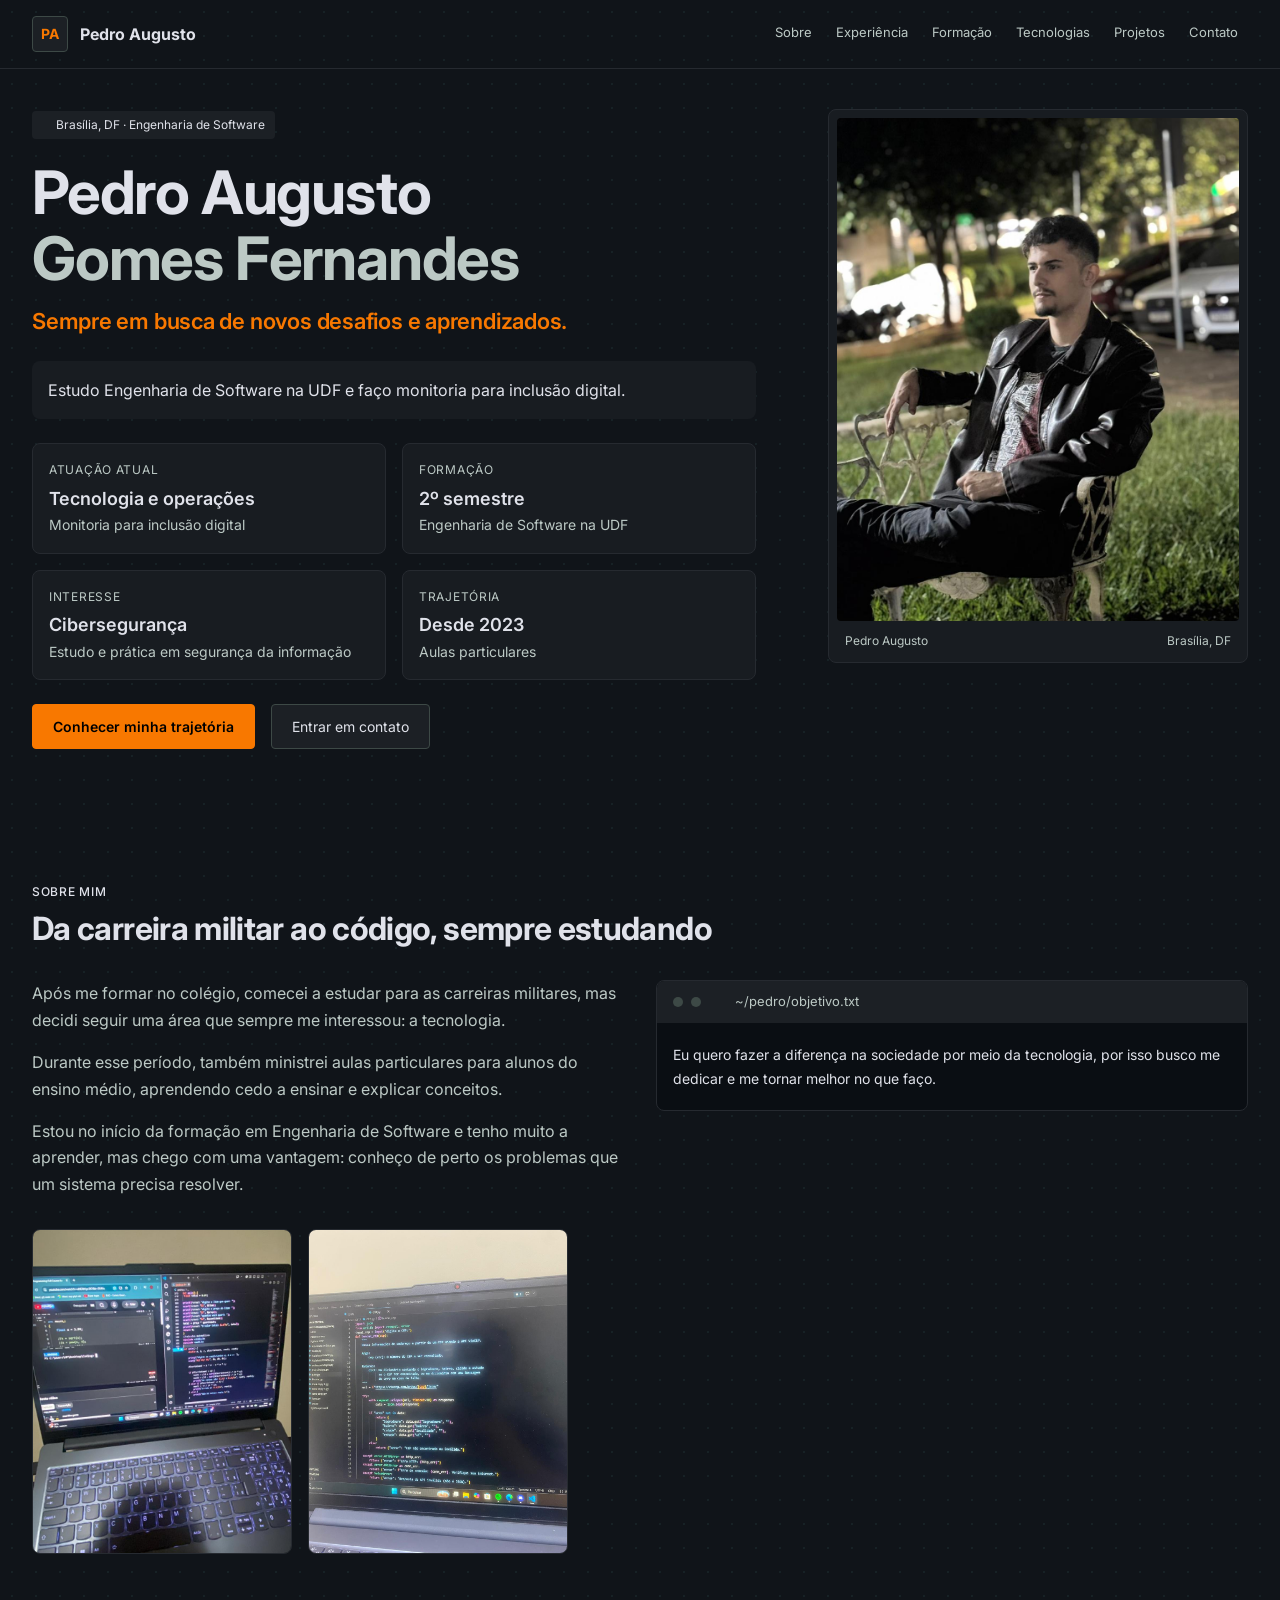
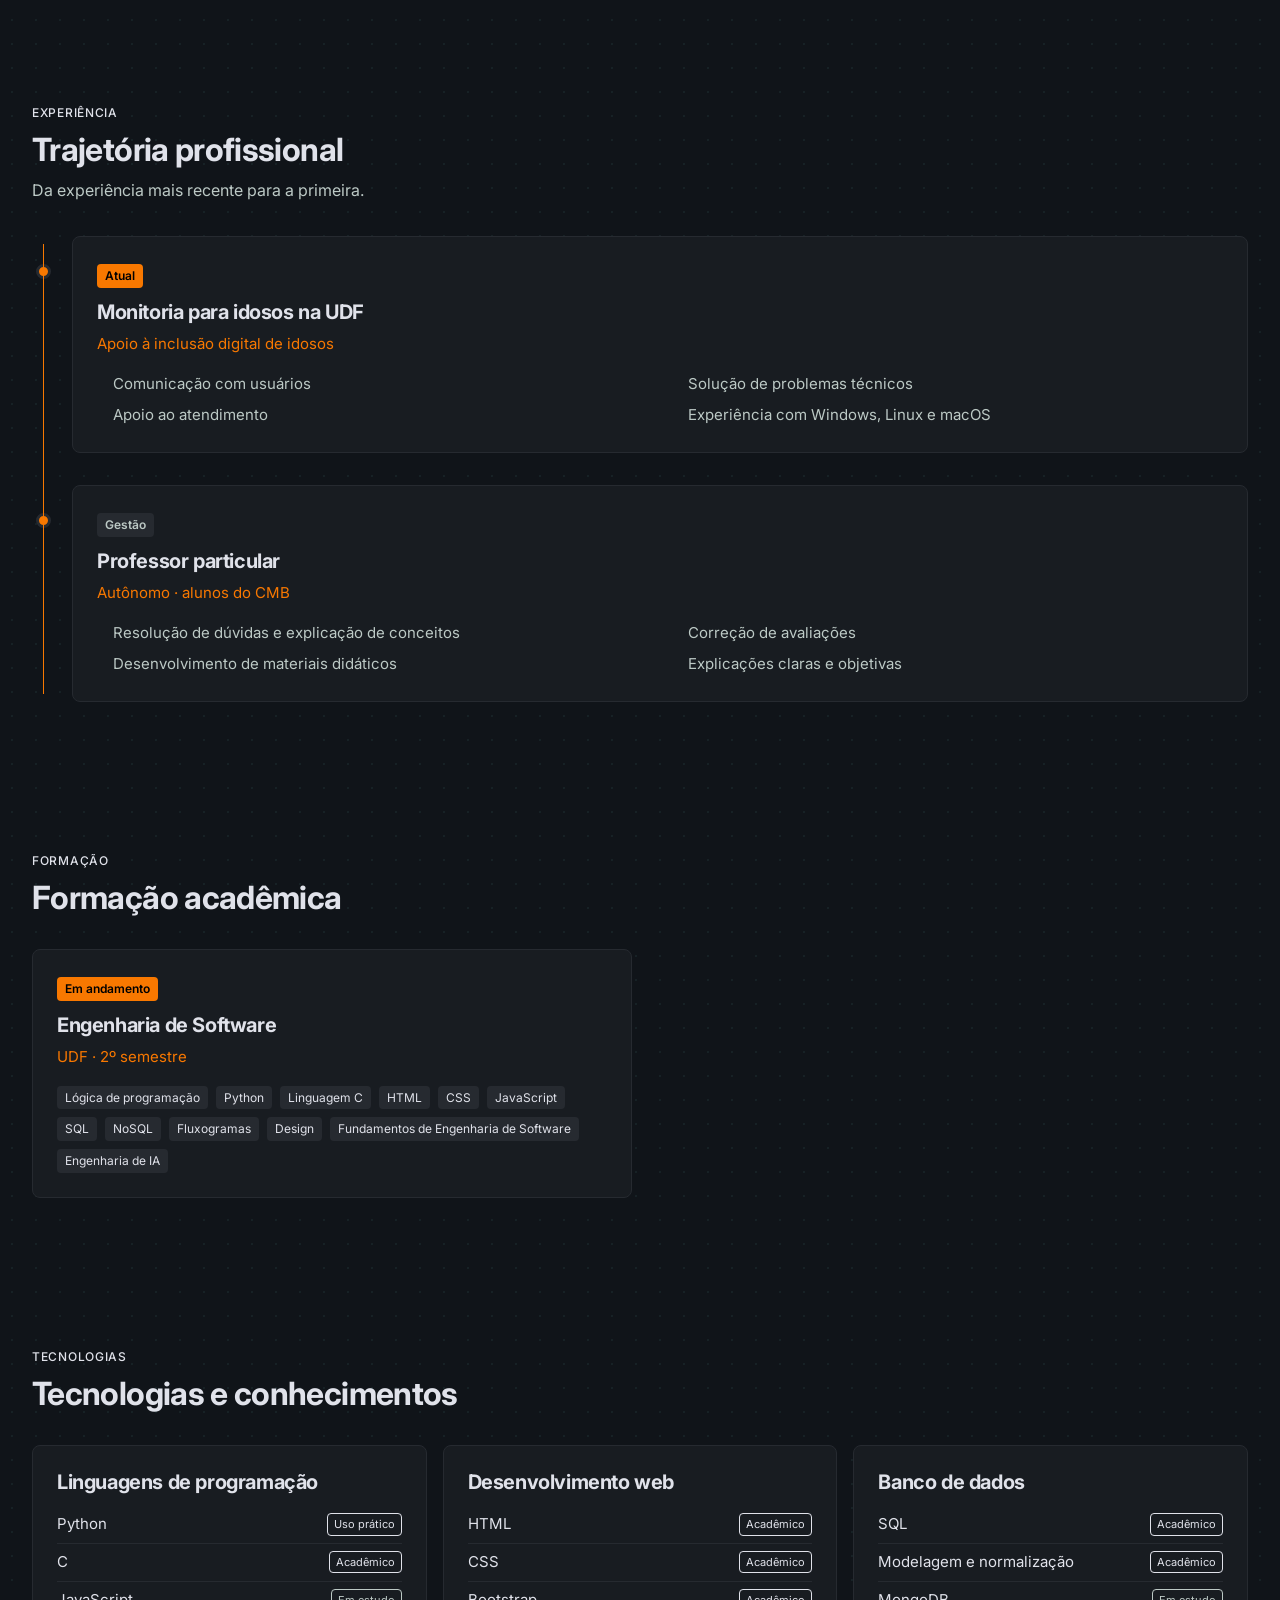
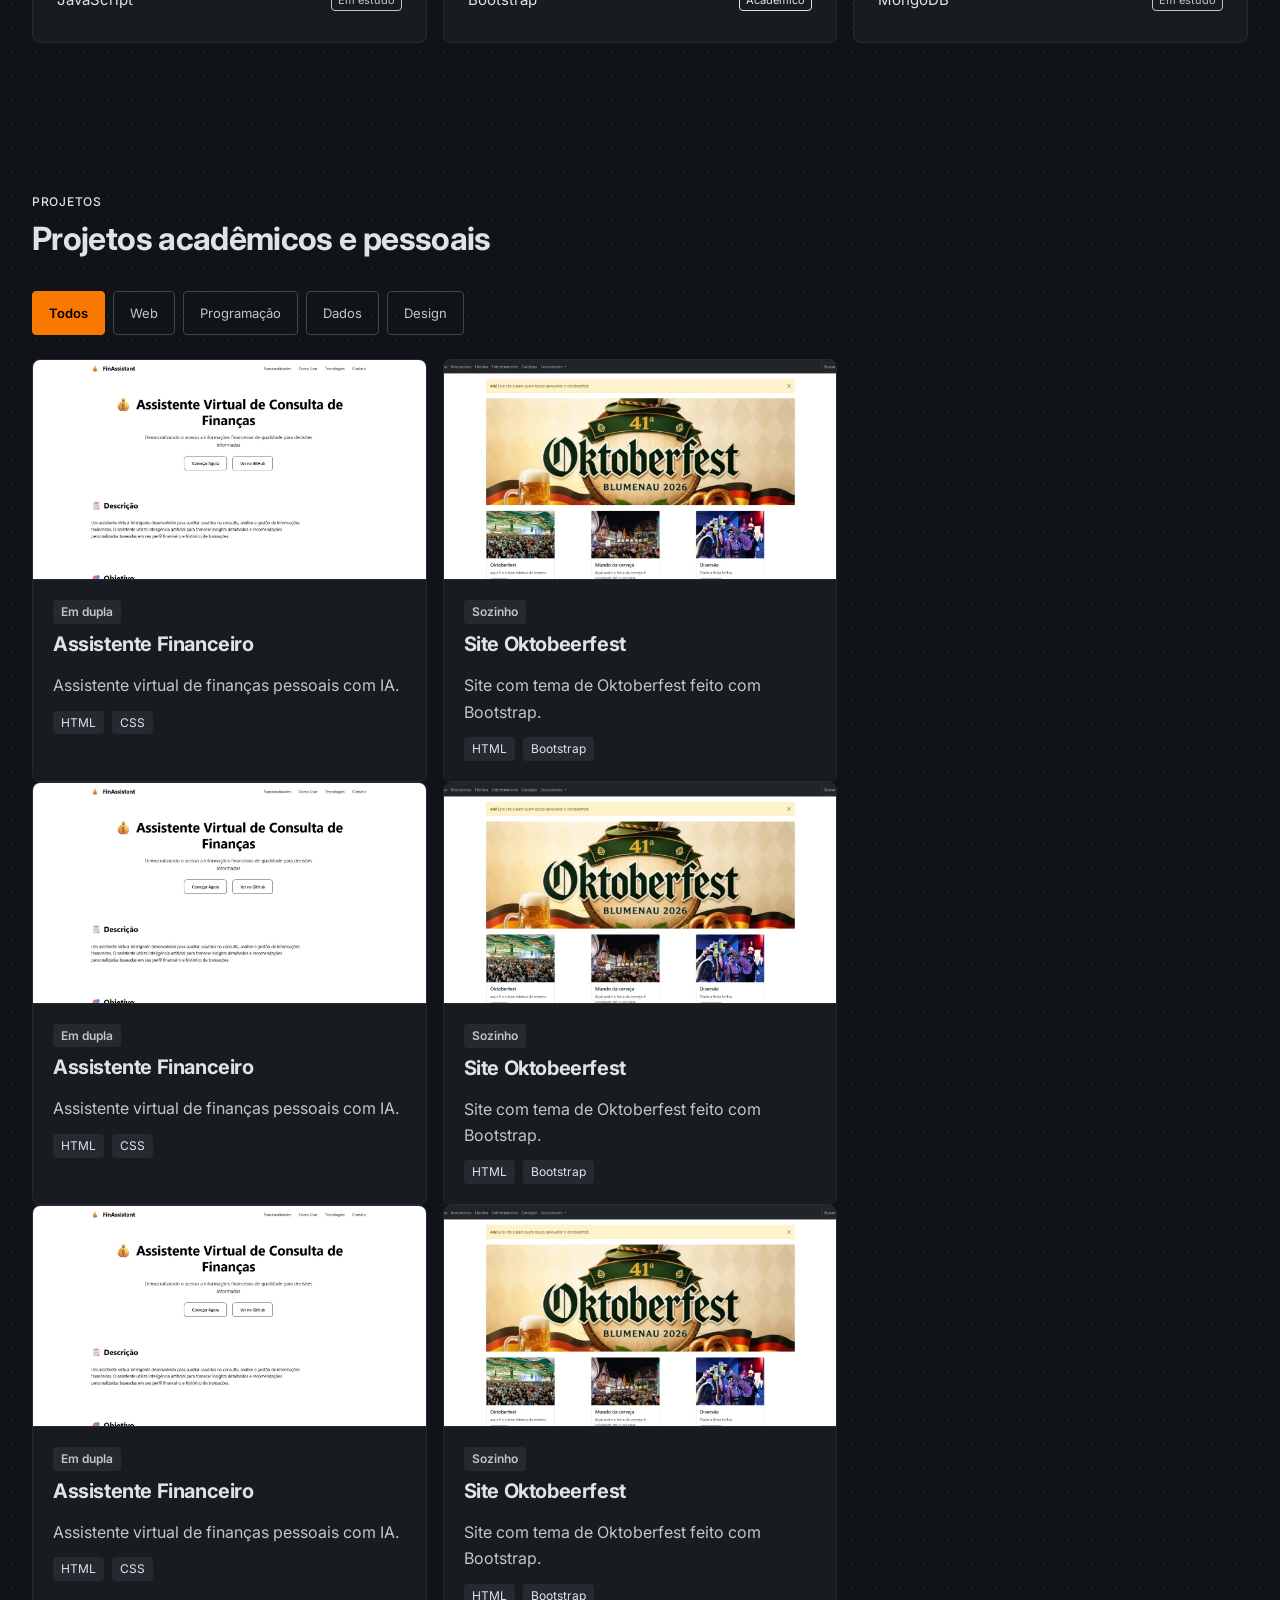
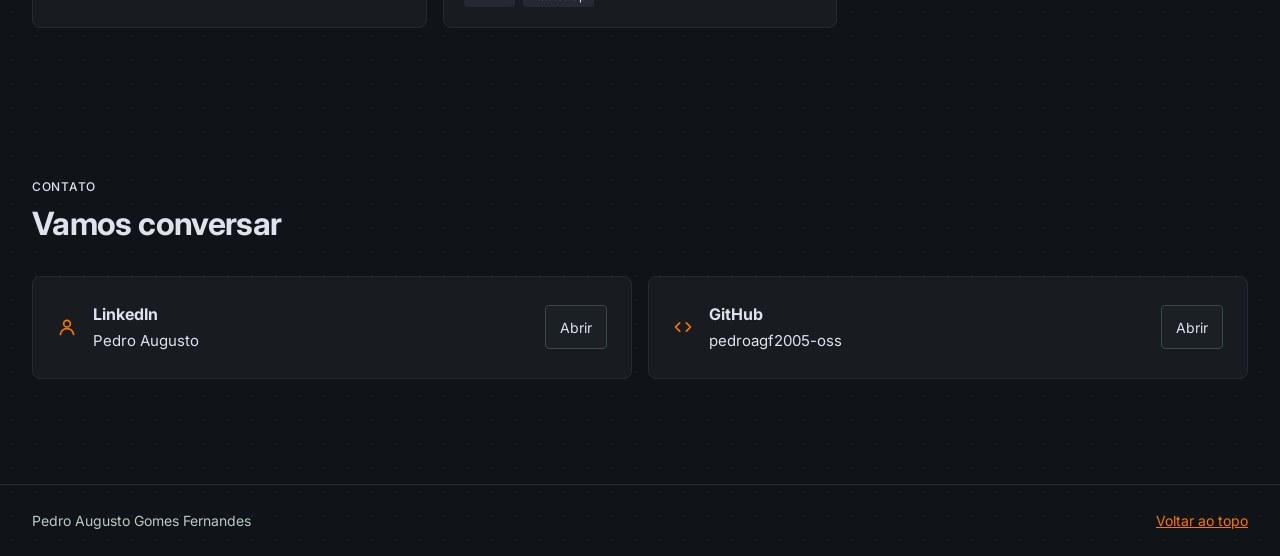
==== index.html @ 5c87832c "adicionei novas imagens para os projetos do portfólio, alterando o caminho das imagens para a pasta " ====
<!DOCTYPE html>
<html lang="pt-BR">
<head>
  <meta charset="utf-8">
  <meta name="viewport" content="width=device-width, initial-scale=1">
  <title>Pedro Augusto | Engenharia de Software, Cybersecurity</title>
  <meta name="description" content="Portfólio de Pedro Augusto: estudante de Engenharia de Software na UDF, com experiência em atendimento, gestão e operações, conectando tecnologia e inteligência artificial.">
  <link rel="canonical" href="https://pedroagf2005-oss.github.io/portifolio-pedro/">
  <meta property="og:type" content="website">
  <meta property="og:locale" content="pt_BR">
  <meta property="og:title" content="Pedro Augusto">
  <meta property="og:description" content="Conectando tecnologia, operações e inteligência artificial para construir soluções mais inteligentes.">
  <meta property="og:url" content="https://pedroagf2005-oss.github.io/portifolio-pedro/">
  <meta property="og:image" content="https://pedroagf2005-oss.github.io/portifolio-pedro/assets/IMG/Pedro.jpeg">
  <meta name="theme-color" content="#101419">
  <link rel="icon" href="assets/IMG/favicon2.0.jpeg">
  <script>try{if(localStorage.getItem("tema")==="claro")document.documentElement.dataset.theme="light"}catch(e){}</script>
  <link rel="preconnect" href="https://fonts.googleapis.com">
  <link rel="preconnect" href="https://fonts.gstatic.com" crossorigin>
  <link rel="stylesheet" href="https://fonts.googleapis.com/css2?family=Inter:wght@400;500;600&family=JetBrains+Mono:wght@400;500;600&family=Manrope:wght@600;700&display=swap">

  <link rel="stylesheet" href="../assets/css/style.css?v=7">
  <script src="../assets/css/style.css?v=7"></script>
  <script src="../assets/js/main.js?v=7" defer></script>

  <link rel="stylesheet" href="assets/css/style.css?v=8">
  <script src="assets/JS/main.js?v=8" defer></script>

</head>
<body>
  <svg class="icons" aria-hidden="true">
    <symbol id="i-menu" viewBox="0 0 24 24"><path d="M4 6h16M4 12h16M4 18h16"/></symbol>
    <symbol id="i-mail" viewBox="0 0 24 24"><rect x="3" y="5" width="18" height="14" rx="2"/><path d="m3 7 9 6 9-6"/></symbol>
    <symbol id="i-chat" viewBox="0 0 24 24"><path d="M21 12a8 8 0 0 1-11.8 7L4 20l1-5A8 8 0 1 1 21 12z"/></symbol>
    <symbol id="i-code" viewBox="0 0 24 24"><path d="m8 7-5 5 5 5M16 7l5 5-5 5"/></symbol>
    <symbol id="i-user" viewBox="0 0 24 24"><circle cx="12" cy="8" r="4"/><path d="M4 21c1-5 4-7 8-7s7 2 8 7"/></symbol>
    <symbol id="i-text" viewBox="0 0 24 24"><path d="M5 4h14v16H5zM9 9h6M9 13h6"/></symbol>
  </svg>

  <a class="skip-link" href="#conteudo">Pular para o conteúdo</a>

  <header class="header">
    <div class="container header-inner">
      <a class="brand" href="#inicio">
        <span class="brand-mark" aria-hidden="true">PA</span>
        <span class="brand-name">Pedro Augusto</span>
      </a>
      <nav class="nav" id="menu" aria-label="Principal">
        <ul>
          <li><a href="#sobre">Sobre</a></li>
          <li><a href="#experiencia">Experiência</a></li>
          <li><a href="#formacao">Formação</a></li>
          <li><a href="#tecnologias">Tecnologias</a></li>
          <li><a href="#projetos">Projetos</a></li>
          <li><a href="#contato">Contato</a></li>
        </ul>
      </nav>
      <button class="menu-button" type="button" aria-expanded="false" aria-controls="menu" aria-label="Abrir menu">
        <svg class="icon" aria-hidden="true"><use href="#i-menu"/></svg>
      </button>
    </div>
  </header>

  <main id="conteudo">
    <section class="container hero" id="inicio">
      <div>
        <p class="badge">Brasília, DF · Engenharia de Software</p>
        <h1>Pedro Augusto <span>Gomes Fernandes</span></h1>
        <p class="tagline">Sempre em busca de novos desafios e aprendizados.</p>
        <p class="intro">Estudo Engenharia de Software na UDF e faço monitoria para inclusão digital.</p>
        <ul class="facts">
          <li class="card fact"><small>Atuação atual</small><strong>Tecnologia e operações</strong><span>Monitoria para inclusão digital</span></li>
          <li class="card fact"><small>Formação</small><strong>2º semestre</strong><span>Engenharia de Software na UDF</span></li>
          <li class="card fact"><small>Interesse</small><strong>Cibersegurança</strong><span>Estudo e prática em segurança da informação</span></li>
          <li class="card fact"><small>Trajetória</small><strong>Desde 2023</strong><span>Aulas particulares</span></li>
        </ul>
        <div class="actions">
          <a class="button primary" href="#experiencia">Conhecer minha trajetória</a>
          <a class="button" href="#contato">Entrar em contato</a>
        </div>
      </div>
      <figure class="photo-card">
        <img src="assets/IMG/Pedro.jpeg" width="720" height="990" alt="Foto de Pedro Augusto, de jaqueta, sorrindo e olhando ao além.">
        <figcaption><span>Pedro Augusto</span><span>Brasília, DF</span></figcaption>
      </figure>
    </section>

    <section class="section container" id="sobre">
      <div class="section-head">
        <span class="label">Sobre mim</span>
        <h2>Da carreira militar ao código, sempre estudando</h2>
      </div>
      <div class="about">
        <div class="about-text">
          <p>Após me formar no colégio, comecei a estudar para as carreiras militares, mas decidi seguir uma área que sempre me interessou: a tecnologia.</p>
          <p>Durante esse período, também ministrei aulas particulares para alunos do ensino médio, aprendendo cedo a ensinar e explicar conceitos.</p>
          <p>Estou no início da formação em Engenharia de Software e tenho muito a aprender, mas chego com uma vantagem: conheço de perto os problemas que um sistema precisa resolver.</p>
        </div>
        <div class="terminal">
          <div class="terminal-bar"><i></i><i></i><i></i><span>~/pedro/objetivo.txt</span></div>
          <blockquote>Eu quero fazer a diferença na sociedade por meio da tecnologia, por isso busco me dedicar e me tornar melhor no que faço.</blockquote>
        </div>
      </div>
      <div class="gallery">
        <img src="assets/IMG/código.jpeg" width="640" height="800" loading="lazy" alt="Código em tela.">
        <img src="assets/IMG/código2.jpeg" width="640" height="800" loading="lazy" alt="Mais um exemplo de código.">
      </div>
    </section>

    <section class="section container" id="experiencia">
      <div class="section-head">
        <span class="label">Experiência</span>
        <h2>Trajetória profissional</h2>
        <p>Da experiência mais recente para a primeira.</p>
      </div>
      <ol class="timeline">
        <li>
          <article class="card job">
            <span class="chip">Atual</span>
            <h3>Monitoria para idosos na UDF</h3>
            <p class="role">Apoio à inclusão digital de idosos</p>
            <ul class="checks">
              <li>Comunicação com usuários</li>
              <li>Solução de problemas técnicos</li>
              <li>Apoio ao atendimento</li>
              <li>Experiência com Windows, Linux e macOS</li>
            </ul>
          </article>
        </li>
        <li>
          <article class="card job">
            <span class="chip quiet">Gestão</span>
            <h3>Professor particular</h3>
            <p class="role">Autônomo · alunos do CMB</p>
            <ul class="checks">
              <li>Resolução de dúvidas e explicação de conceitos</li>
              <li>Correção de avaliações</li>
              <li>Desenvolvimento de materiais didáticos</li>
              <li>Explicações claras e objetivas</li>
            </ul>
          </article>
        </li>
      </ol>
    </section>

    <section class="section container" id="formacao">
      <div class="section-head">
        <span class="label">Formação</span>
        <h2>Formação acadêmica</h2>
      </div>
      <div class="grid-2">
        <article class="card study">
          <span class="chip">Em andamento</span>
          <h3>Engenharia de Software</h3>
          <p>UDF · 2º semestre</p>
          <div class="subject-list">
            <span class="tag">Lógica de programação</span><span class="tag">Python</span>
            <span class="tag">Linguagem C</span><span class="tag">HTML</span>
            <span class="tag">CSS</span><span class="tag">JavaScript</span>
            <span class="tag">SQL</span><span class="tag">NoSQL</span>
            <span class="tag">Fluxogramas</span><span class="tag">Design</span>
            <span class="tag">Fundamentos de Engenharia de Software</span><span class="tag">Engenharia de IA</span>
          </div>
        </article>
      </div>
    </section>

    <section class="section container" id="tecnologias">
      <div class="section-head">
        <span class="label">Tecnologias</span>
        <h2>Tecnologias e conhecimentos</h2>
      </div>
      <div class="grid-3">
        <article class="card"><h3>Linguagens de programação</h3><ul class="skills"><li>Python <span class="level use">Uso prático</span></li><li>C <span class="level academic">Acadêmico</span></li><li>JavaScript <span class="level study">Em estudo</span></li></ul></article>
        <article class="card"><h3>Desenvolvimento web</h3><ul class="skills"><li>HTML <span class="level academic">Acadêmico</span></li><li>CSS <span class="level academic">Acadêmico</span></li><li>Bootstrap <span class="level academic">Acadêmico</span></li></ul></article>
        <article class="card"><h3>Banco de dados</h3><ul class="skills"><li>SQL <span class="level academic">Acadêmico</span></li><li>Modelagem e normalização <span class="level academic">Acadêmico</span></li><li>MongoDB <span class="level study">Em estudo</span></li></ul></article>
      </div>
    </section>

    <section class="section container" id="projetos">
      <div class="section-head">
        <span class="label">Projetos</span>
        <h2>Projetos acadêmicos e pessoais</h2>
      </div>
      <div class="filters" role="group" aria-label="Filtrar projetos">
        <button type="button" data-filter="all" aria-pressed="true">Todos</button>
        <button type="button" data-filter="web" aria-pressed="false">Web</button>
        <button type="button" data-filter="code" aria-pressed="false">Programação</button>
        <button type="button" data-filter="data" aria-pressed="false">Dados</button>
        <button type="button" data-filter="design" aria-pressed="false">Design</button>
      </div>
      <div class="grid-3">
        <article class="card project" data-category="web">
          <img src="assets/IMG/Financias.jpeg" width="800" height="500" loading="lazy" alt="Assistente Virtual de Consulta de Finanças.">
          <div class="project-body"><span class="chip quiet">Em dupla</span><h3>Assistente Financeiro</h3><p>Assistente virtual de finanças pessoais com IA.</p><div class="subject-list"><span class="tag">HTML</span><span class="tag">CSS</span></div></div>
        </article>
        <article class="card project" data-category="web">
          <img src="assets/IMG/Interface do site oktobeerfest.jpeg" width="800" height="500" loading="lazy" alt="Site Oktobeerfest.">
          <div class="project-body"><span class="chip quiet">Sozinho</span><h3>Site Oktobeerfest</h3><p>Site com tema de Oktoberfest feito com Bootstrap.</p><div class="subject-list"><span class="tag">HTML</span><span class="tag">Bootstrap</span></div></div>
        </article>
      </div>
         <div class="grid-3">
        <article class="card project" data-category="web">
          <img src="assets/IMG/Financias.jpeg" width="800" height="500" loading="lazy" alt="Assistente Virtual de Consulta de Finanças.">
          <div class="project-body"><span class="chip quiet">Em dupla</span><h3>Assistente Financeiro</h3><p>Assistente virtual de finanças pessoais com IA.</p><div class="subject-list"><span class="tag">HTML</span><span class="tag">CSS</span></div></div>
        </article>
        <article class="card project" data-category="web">
          <img src="assets/IMG/Interface do site oktobeerfest.jpeg" width="800" height="500" loading="lazy" alt="Site Oktobeerfest.">
          <div class="project-body"><span class="chip quiet">Sozinho</span><h3>Site Oktobeerfest</h3><p>Site com tema de Oktoberfest feito com Bootstrap.</p><div class="subject-list"><span class="tag">HTML</span><span class="tag">Bootstrap</span></div></div>
        </article>
      </div>
         <div class="grid-3">
        <article class="card project" data-category="web">
          <img src="assets/IMG/Financias.jpeg" width="800" height="500" loading="lazy" alt="Assistente Virtual de Consulta de Finanças.">
          <div class="project-body"><span class="chip quiet">Em dupla</span><h3>Assistente Financeiro</h3><p>Assistente virtual de finanças pessoais com IA.</p><div class="subject-list"><span class="tag">HTML</span><span class="tag">CSS</span></div></div>
        </article>
        <article class="card project" data-category="web">
          <img src="assets/IMG/Interface do site oktobeerfest.jpeg" width="800" height="500" loading="lazy" alt="Site Oktobeerfest.">
          <div class="project-body"><span class="chip quiet">Sozinho</span><h3>Site Oktobeerfest</h3><p>Site com tema de Oktoberfest feito com Bootstrap.</p><div class="subject-list"><span class="tag">HTML</span><span class="tag">Bootstrap</span></div></div>
        </article>
      </div>



    </section>

    <section class="section container" id="contato">
      <div class="section-head">
        <span class="label">Contato</span>
        <h2>Vamos conversar</h2>
      </div>
      <div class="contact-list">
        <div class="card contact"><svg class="icon" aria-hidden="true"><use href="#i-user"/></svg><div><strong>LinkedIn</strong><span>Pedro Augusto</span></div><a class="button" href="https://www.linkedin.com/in/pedro-augusto-1aa0323b7/" target="_blank" rel="noopener">Abrir</a></div>
        <div class="card contact"><svg class="icon" aria-hidden="true"><use href="#i-code"/></svg><div><strong>GitHub</strong><span>pedroagf2005-oss</span></div><a class="button" href="https://github.com/pedroagf2005-oss" target="_blank" rel="noopener">Abrir</a></div>
      </div>
      <p class="copy-status" role="status"></p>
    </section>
  </main>

  <footer class="footer">
    <div class="container footer-inner"><span>Pedro Augusto Gomes Fernandes</span><a href="#inicio">Voltar ao topo</a></div>
  </footer>
</body>
</html>
---- assets/css/style.css ----
:root {
  --bg: #101419;
  --bg-deep: #0a0e13;
  --surface: #181c21;
  --surface-2: #1c2025;
  --surface-3: #262a30;
  --line: #3d4946;
  --text: #e0e2ea;
  --muted: #bcc9c5;
  --primary: #f87800;
  --glow: 131, 243, 222;
  --on-primary: #000000;
  --white: #ffffff;
  --white: #f4f4f4;
  --radius: 8px;
  --body: "Inter", system-ui, sans-serif;
  --header: 68px;
}

*,
*::before,
*::after {
  box-sizing: border-box;
}

html {
  scroll-behavior: smooth;
  scroll-padding-top: calc(var(--header) + 16px);
}

body {
  margin: 0;
  background-color: var(--bg);
  background-image: radial-gradient(rgba(var(--glow), 0.06) 1px, transparent 1px);
  background-size: 24px 24px;
  color: var(--text);
  font-family: var(--body);
  font-size: 1rem;
  line-height: 1.65;
}

img {
  display: block;
  max-width: 100%;
  height: auto;
}

a {
  color: var(--primary);
}

h1,
h2,
h3 {
  margin: 0;
  font-family: var(--title);
  letter-spacing: -0.02em;
  line-height: 1.2;
}

p {
  margin: 0;
}

ul,
ol {
  margin: 0;
  padding: 0;
  list-style: none;
}

:focus-visible {
  outline: 2px solid var(--primary);
  outline-offset: 3px;
  border-radius: 4px;
}

.icons {
  display: none;
}

.icon {
  width: 20px;
  height: 20px;
  flex: none;
  fill: none;
  stroke: currentColor;
  stroke-width: 2;
  stroke-linecap: round;
  stroke-linejoin: round;
}

.skip-link {
  position: absolute;
  top: -60px;
  left: 16px;
  z-index: 20;
  padding: 8px 16px;
  background: var(--primary);
  color: var(--on-primary);
  font-weight: 600;
}

.skip-link:focus {
  top: 8px;
}

.container {
  width: min(1216px, 100% - 64px);
  margin-inline: auto;
}

.header {
  position: sticky;
  top: 0;
  z-index: 10;
  background: var(--header-bg);
  border-bottom: 1px solid var(--surface-3);
}

.header-inner {
  display: flex;
  align-items: center;
  gap: 24px;
  min-height: var(--header);
}

.brand {
  display: flex;
  align-items: center;
  gap: 12px;
  color: var(--text);
  font-family: var(--title);
  font-weight: 700;
  text-decoration: none;
  white-space: nowrap;
}

.brand-mark {
  display: grid;
  place-items: center;
  width: 36px;
  height: 36px;
  border: 1px solid var(--line);
  border-radius: 4px;
  background: var(--surface-2);
  color: var(--primary);
  font-family: var(--mono);
  font-size: 0.875rem;
}

.nav {
  margin-left: auto;
}

.nav ul {
  display: flex;
  gap: 4px;
}

.nav a {
  display: block;
  padding: 8px 10px;
  border-bottom: 2px solid transparent;
  color: var(--muted);
  font-family: var(--mono);
  font-size: 0.8125rem;
  text-decoration: none;
  transition: color 0.2s, border-color 0.2s;
}

.nav a:hover,
.nav a.active {
  color: var(--primary);
}

.nav a.active {
  border-bottom-color: var(--primary);
}

.lang {
  display: flex;
  border: 1px solid var(--line);
  border-radius: 4px;
  overflow: hidden;
}

.lang a,
.lang span {
  padding: 6px 10px;
  font-family: var(--mono);
  font-size: 0.75rem;
  line-height: 1.4;
  text-decoration: none;
}

.lang a {
  color: var(--muted);
}

.lang a:hover {
  color: var(--primary);
}

.lang span {
  background: var(--primary);
  color: var(--on-primary);
  font-weight: 700;
}

.menu-button {
  display: none;
  align-items: center;
  justify-content: center;
  width: 44px;
  height: 44px;
  border: 1px solid var(--line);
  border-radius: 4px;
  background: var(--surface-2);
  color: var(--text);
  cursor: pointer;
}

.section {
  padding-block: 72px;
}

.section-head {
  max-width: 760px;
  margin-bottom: 32px;
}

.label {
  display: inline-block;
  margin-bottom: 8px;
  color: var(--orange);
  font-family: var(--mono);
  font-size: 0.75rem;
  font-weight: 500;
  letter-spacing: 0.06em;
  text-transform: uppercase;
}

.section-head h2 {
  font-size: 2rem;
}

.section-head p {
  margin-top: 8px;
  color: var(--muted);
}

.card {
  padding: 24px;
  border: 1px solid var(--surface-3);
  border-radius: var(--radius);
  background: var(--surface);
  transition: border-color 0.2s, transform 0.2s;
}

.card h3 {
  font-size: 1.25rem;
}

.card p {
  color: var(--muted);
}

.hero {
  display: grid;
  grid-template-columns: minmax(0, 1fr) 420px;
  gap: 72px;
  padding-block: 40px 56px;
}

.badge {
  display: inline-flex;
  align-items: center;
  gap: 8px;
  padding: 4px 10px;
  border-radius: 4px;
  background: var(--surface-2);
  color: var(--orange);
  font-family: var(--mono);
  font-size: 0.75rem;
}

.badge::before {
  content: "";
  width: 6px;
  height: 6px;
  border-radius: 50%;
  background: var(--green);
}

.hero h1 {
  margin-top: 20px;
  font-size: clamp(2.5rem, 5vw, 3.75rem);
  font-weight: 700;
  line-height: 1.1;
}

.hero h1 span {
  display: block;
  color: var(--muted);
}

.tagline {
  margin-top: 16px;
  color: var(--primary);
  font-family: var(--title);
  font-size: 1.375rem;
  font-weight: 600;
  letter-spacing: -0.01em;
  line-height: 1.35;
}

.intro {
  margin-top: 24px;
  padding: 16px;
  border-radius: var(--radius);
  background: var(--surface);
  color: var(--text);
}

.facts {
  display: grid;
  grid-template-columns: repeat(2, minmax(0, 1fr));
  gap: 16px;
  margin-top: 24px;
}

.fact {
  padding: 16px;
}

.fact small {
  display: block;
  color: var(--muted);
  font-family: var(--mono);
  font-size: 0.75rem;
  letter-spacing: 0.06em;
  text-transform: uppercase;
}

.fact strong {
  display: block;
  margin-top: 4px;
  font-family: var(--title);
  font-size: 1.125rem;
  font-weight: 600;
}

.fact span {
  display: block;
  color: var(--muted);
  font-size: 0.875rem;
}

.actions {
  display: flex;
  flex-wrap: wrap;
  gap: 16px;
  margin-top: 24px;
}

.button {
  display: inline-flex;
  align-items: center;
  justify-content: center;
  gap: 8px;
  min-height: 44px;
  padding: 10px 20px;
  border: 1px solid var(--line);
  border-radius: 4px;
  background: var(--surface-2);
  color: var(--text);
  font-family: var(--mono);
  font-size: 0.875rem;
  text-decoration: none;
  cursor: pointer;
  transition: background 0.2s, border-color 0.2s, color 0.2s;
}

.button:hover {
  border-color: var(--primary);
  color: var(--primary);
}

.button.primary {
  border-color: var(--primary);
  background: var(--primary);
  color: var(--on-primary);
  font-weight: 600;
}

.button.primary:hover {
  background: var(--green);
  border-color: var(--green);
  color: var(--on-primary);
}

.photo-card {
  align-self: start;
  margin: 0;
  padding: 8px;
  border: 1px solid var(--surface-3);
  border-radius: var(--radius);
  background: var(--surface);
}

.photo-card img {
  width: 100%;
  aspect-ratio: 4 / 5;
  object-fit: cover;
  object-position: center 30%;
  border-radius: 4px;
}

.photo-card figcaption {
  display: flex;
  justify-content: space-between;
  gap: 16px;
  padding: 10px 8px 4px;
  color: var(--muted);
  font-family: var(--mono);
  font-size: 0.75rem;
}

.about {
  display: grid;
  grid-template-columns: minmax(0, 1fr) minmax(0, 1fr);
  gap: 32px;
  align-items: start;
}

.about-text p + p {
  margin-top: 16px;
}

.about-text p {
  color: var(--muted);
}

.gallery {
  display: grid;
  grid-template-columns: repeat(2, minmax(0, 260px));
  gap: 16px;
  margin-top: 32px;
}

.gallery img {
  width: 100%;
  aspect-ratio: 4 / 5;
  object-fit: cover;
  border: 1px solid var(--surface-3);
  border-radius: var(--radius);
}

.terminal {
  overflow: hidden;
  border: 1px solid var(--surface-3);
  border-radius: var(--radius);
  background: var(--bg-deep);
}

.terminal-bar {
  display: flex;
  align-items: center;
  gap: 8px;
  padding: 10px 16px;
  background: var(--surface-2);
  color: var(--muted);
  font-family: var(--mono);
  font-size: 0.8125rem;
}

.terminal-bar i {
  width: 10px;
  height: 10px;
  border-radius: 50%;
  background: var(--line);
}

.terminal-bar i:nth-child(3) {
  background: var(--green);
  margin-right: 8px;
}

.terminal blockquote {
  margin: 0;
  padding: 20px 16px;
  color: var(--green);
  font-family: var(--mono);
  font-size: 0.875rem;
  line-height: 1.7;
}

.timeline {
  position: relative;
  display: grid;
  gap: 32px;
  padding-left: 40px;
}

.timeline::before {
  content: "";
  position: absolute;
  top: 8px;
  bottom: 8px;
  left: 11px;
  width: 1px;
  background: var(--line);
}

.timeline > li {
  position: relative;
}

.timeline > li::before {
  content: "";
  position: absolute;
  top: 28px;
  left: -36px;
  width: 15px;
  height: 15px;
  border: 3px solid var(--surface-3);
  border-radius: 50%;
  background: var(--primary);
}

.chip {
  display: inline-block;
  padding: 2px 8px;
  border-radius: 4px;
  background: var(--primary);
  color: var(--on-primary);
  font-family: var(--mono);
  font-size: 0.75rem;
  font-weight: 600;
}

.chip.quiet {
  background: var(--surface-3);
  color: var(--muted);
}

.job .role {
  color: var(--primary);
  font-size: 0.9375rem;
}

.job > p:not(.role) {
  margin-top: 8px;
}

.checks {
  display: grid;
  grid-template-columns: repeat(2, minmax(0, 1fr));
  gap: 6px 24px;
  margin-top: 16px;
}

.checks li {
  position: relative;
  padding-left: 16px;
  color: var(--muted);
  font-size: 0.9375rem;
}

.checks li::before {
  content: "";
  position: absolute;
  top: 0.65em;
  left: 0;
  width: 6px;
  height: 6px;
  border-radius: 1px;
  background: var(--green);
}

.note {
  margin-top: 16px;
  padding-top: 12px;
  border-top: 1px solid var(--surface-3);
  font-size: 0.875rem;
}

.grid-2,
.grid-3 {
  display: grid;
  gap: 16px;
}

.grid-2 {
  grid-template-columns: repeat(2, minmax(0, 1fr));
}

.grid-3 {
  grid-template-columns: repeat(3, minmax(0, 1fr));
}

.subject-list {
  display: flex;
  flex-wrap: wrap;
  gap: 8px;
  margin-top: 16px;
}

.tag {
  padding: 2px 8px;
  border-radius: 4px;
  background: var(--surface-3);
  color: var(--text);
  font-family: var(--mono);
  font-size: 0.75rem;
}

.study .chip + h3,
.job .chip + h3 {
  margin-top: 12px;
}

.study h3 + p {
  margin-top: 4px;
  color: var(--primary);
  font-size: 0.9375rem;
}

.study p + p {
  margin-top: 8px;
}

.card h3 + p {
  margin-top: 8px;
}

.card > p + .link-list {
  margin-top: 16px;
}

.sub-title {
  margin: 32px 0 16px;
  font-size: 1.25rem;
}

.link-list li + li {
  margin-top: 10px;
}

.link-list span {
  display: block;
  color: var(--muted);
  font-size: 0.875rem;
}

.legend {
  display: flex;
  flex-wrap: wrap;
  gap: 16px;
  margin-bottom: 20px;
  color: var(--muted);
  font-size: 0.875rem;
}

.legend li,
.skills li {
  display: flex;
  align-items: center;
  gap: 8px;
}

.level {
  padding: 1px 6px;
  border: 1px solid currentColor;
  border-radius: 4px;
  font-family: var(--mono);
  font-size: 0.6875rem;
  white-space: nowrap;
}

.level.use {
  color: var(--green);
}

.level.academic {
  color: var(--blue);
}

.level.study {
  color: var(--muted);
}

.skills {
  margin-top: 12px;
}

.skills li {
  justify-content: space-between;
  padding-block: 6px;
  border-bottom: 1px solid var(--surface-3);
  font-size: 0.9375rem;
}

.skills li:last-child {
  border-bottom: 0;
}

.filters {
  display: flex;
  flex-wrap: wrap;
  gap: 8px;
  margin-bottom: 24px;
}

.filters button {
  min-height: 44px;
  padding: 8px 16px;
  border: 1px solid var(--line);
  border-radius: 4px;
  background: transparent;
  color: var(--muted);
  font-family: var(--mono);
  font-size: 0.8125rem;
  cursor: pointer;
  transition: color 0.2s, border-color 0.2s;
}

.filters button:hover {
  color: var(--primary);
  border-color: var(--primary);
}

.filters button[aria-pressed="true"] {
  background: var(--primary);
  border-color: var(--primary);
  color: var(--on-primary);
  font-weight: 600;
}

.project {
  display: flex;
  flex-direction: column;
  padding: 0;
  overflow: hidden;
}

.project[hidden] {
  display: none;
}

.project:hover,
.ai-card:hover {
  border-color: var(--line);
  transform: translateY(-2px);
}

.project img {
  width: 100%;
  aspect-ratio: 16 / 9;
  object-fit: cover;
  object-position: top;
  border-bottom: 1px solid var(--surface-3);
}

.project-body {
  display: flex;
  flex: 1;
  flex-direction: column;
  gap: 8px;
  padding: 20px;
}

.project-body .chip {
  align-self: flex-start;
}

.project:not(:has(img)) .project-body-x {
  justify-content: center;
}

.project:not(:has(img)) .project-links {
  margin-top: 0;
}

.project-body .subject-list {
  margin-top: 4px;
}

.project-body .credit {
  font-size: 0.875rem;
}

.project-links {
  display: flex;
  flex-wrap: wrap;
  gap: 16px;
  margin-top: auto;
  padding-top: 12px;
}

.project-links a,
.link-list a {
  font-family: var(--mono);
  font-size: 0.875rem;
}

.contact-list {
  display: grid;
  grid-template-columns: repeat(2, minmax(0, 1fr));
  gap: 16px;
}

.contact {
  display: flex;
  align-items: center;
  flex-wrap: wrap;
  gap: 16px;
}

.contact .icon {
  color: var(--primary);
}

.contact div {
  flex: 1;
  min-width: 0;
}

.contact strong {
  display: block;
  font-family: var(--title);
}

.contact div a,
.contact div span {
  overflow-wrap: anywhere;
  font-size: 0.9375rem;
}

.contact .button {
  padding: 6px 14px;
}

.copy-status {
  min-height: 1.5em;
  margin-top: 12px;
  color: var(--green);
  font-size: 0.875rem;
}

.footer {
  padding-block: 24px;
  border-top: 1px solid var(--surface-3);
  color: var(--muted);
  font-size: 0.875rem;
}

.footer-inner {
  display: flex;
  flex-wrap: wrap;
  justify-content: space-between;
  gap: 8px 24px;
}

.reveal {
  opacity: 0;
  transform: translateY(24px) scale(0.97);
  transition: opacity 0.6s ease, transform 0.6s cubic-bezier(0.2, 0.7, 0.2, 1), border-color 0.25s, box-shadow 0.25s;
  transition-delay: var(--delay, 0s), var(--delay, 0s), 0s, 0s;
}

.reveal.visible {
  opacity: 1;
  transform: none;
}

.card.visible:hover {
  transform: perspective(800px) rotateX(var(--rx, 0deg)) rotateY(var(--ry, 0deg)) translateY(-6px);
  border-color: var(--primary);
  box-shadow: 0 12px 28px rgba(var(--glow), 0.12);
  background: radial-gradient(circle at var(--mx, 50%) var(--my, 50%), rgba(var(--glow), 0.13), transparent 55%), var(--surface);
  transition-delay: 0s;
  transition-duration: 0.15s;
}

.reveal.visible .level {
  animation: level-pop 0.45s cubic-bezier(0.3, 1.6, 0.5, 1) 0.35s backwards;
}

@keyframes level-pop {
  from {
    opacity: 0;
    transform: scale(0.6);
  }
}

@media (max-width: 1120px) {
  .menu-button {
    display: inline-flex;
  }

  .header-inner {
    gap: 12px;
  }

  .lang {
    margin-left: auto;
  }

  .nav {
    display: none;
    position: absolute;
    top: 100%;
    left: 0;
    right: 0;
    margin: 0;
    padding: 8px 16px 16px;
    background: var(--bg);
    border-bottom: 1px solid var(--surface-3);
  }

  .nav.open {
    display: block;
  }

  .nav ul {
    flex-direction: column;
  }

  .nav a {
    padding: 12px 8px;
    border-bottom: 0;
    font-size: 0.9375rem;
  }

  .hero {
    grid-template-columns: minmax(0, 1fr) 320px;
    gap: 40px;
  }

  .grid-3 {
    grid-template-columns: repeat(2, minmax(0, 1fr));
  }
}

@media (max-width: 820px) {
  .container {
    width: calc(100% - 32px);
  }

  .section {
    padding-block: 48px;
  }

  .section-head h2 {
    font-size: 1.5rem;
  }

  .hero {
    grid-template-columns: minmax(0, 1fr);
    gap: 24px;
    padding-block: 24px 32px;
  }

  .photo-card {
    order: -1;
    width: min(100%, 260px);
    margin-inline: auto;
  }

  .tagline {
    font-size: 1.1875rem;
  }

  .about,
  .grid-2,
  .contact-list {
    grid-template-columns: minmax(0, 1fr);
  }

  .card {
    padding: 20px;
  }

  .project {
    padding: 0;
  }
}

@media (max-width: 560px) {
  .brand-name {
    display: none;
  }

  .facts,
  .grid-3,
  .checks {
    grid-template-columns: minmax(0, 1fr);
  }

  .actions .button {
    width: 100%;
  }

  .timeline {
    padding-left: 24px;
  }

  .timeline::before {
    left: 5px;
  }

  .timeline > li::before {
    left: -26px;
  }
}

@media (prefers-reduced-motion: reduce) {
  html {
    scroll-behavior: auto;
  }

  *,
  *::before,
  *::after {
    transition: none !important;
  }

  .reveal {
    opacity: 1;
    transform: none;
  }
}

@media (prefers-reduced-motion: no-preference) {
  .hero > div:first-child > * {
    animation: hero-in 0.7s cubic-bezier(0.2, 0.7, 0.2, 1) backwards;
  }

  .hero > div:first-child > :nth-child(2) { animation-delay: 0.1s; }
  .hero > div:first-child > :nth-child(3) { animation-delay: 0.2s; }
  .hero > div:first-child > :nth-child(4) { animation-delay: 0.3s; }
  .hero > div:first-child > :nth-child(n + 5) { animation-delay: 0.4s; }

  .hero > :not(:first-child) {
    animation: hero-in 0.9s cubic-bezier(0.2, 0.7, 0.2, 1) 0.3s backwards;
  }

  .progress {
    position: fixed;
    inset: 0 0 auto 0;
    z-index: 100;
    height: 3px;
    background: linear-gradient(90deg, var(--primary), var(--green));
    transform: scaleX(0);
    transform-origin: left;
    animation: progress linear;
    animation-timeline: scroll(root);
  }

  .button {
    transition: transform 0.2s, background 0.2s, border-color 0.2s, color 0.2s;
  }

  .button:hover {
    transform: translateY(-2px);
  }
}

@keyframes hero-in {
  from {
    opacity: 0;
    transform: translateY(20px);
  }
}

@keyframes progress {
  to {
    transform: scaleX(1);
  }
}

@media (prefers-reduced-motion: no-preference) {
  .nav a {
    position: relative;
    border-bottom-color: transparent !important;
  }

  .nav a::after {
    content: "";
    position: absolute;
    inset: auto 10px 0;
    height: 2px;
    background: var(--primary);
    transform: scaleX(0);
    transition: transform 0.3s cubic-bezier(0.2, 0.7, 0.2, 1);
  }

  .nav a:hover::after,
  .nav a.active::after {
    transform: scaleX(1);
  }

  .typing-caret::after {
    content: "";
    display: inline-block;
    width: 2px;
    height: 1em;
    margin-left: 2px;
    vertical-align: -0.15em;
    background: var(--primary);
    animation: caret 0.8s steps(1) infinite;
  }
}

@keyframes caret {
  50% {
    opacity: 0;
  }
}

@supports (animation-timeline: view()) {
  @media (prefers-reduced-motion: no-preference) {
    .timeline::after {
      content: "";
      position: absolute;
      top: 8px;
      bottom: 8px;
      left: 11px;
      width: 1px;
      background: var(--primary);
      transform-origin: top;
      animation: draw linear both;
      animation-timeline: view();
      animation-range: entry 20% cover 55%;
    }

    .timeline > li::before {
      animation: dot-on linear both;
      animation-timeline: view();
      animation-range: entry 40% entry 85%;
    }
  }

  @keyframes draw {
    from {
      transform: scaleY(0);
    }
  }

  @keyframes dot-on {
    from {
      background: var(--surface-3);
      transform: scale(0.6);
    }
  }
}

.project img.banner {
  aspect-ratio: 4 / 1;
  object-fit: cover;
  object-position: center;
}

.ai-card {
  position: relative;
}

.ai-card h3 {
  padding-right: 56px;
}

.card-icon {
  position: absolute;
  top: 18px;
  right: 18px;
}

@media (prefers-reduced-motion: no-preference) {
  .ic-star .f { opacity: 0; animation: ic-frame 1.2s step-end infinite; animation-delay: calc(var(--i) * 0.2s); }
  .ic-pulse rect:last-of-type { animation: ic-pulse 2s ease-in-out infinite; transform-origin: 24px 24px; }
  .ic-flap { animation: ic-flap 2.4s ease-in-out infinite; transform-origin: 8px 40px; }
  .ic-float { animation: ic-float 3s ease-in-out infinite; }
  .ic-flow .dash { stroke-dasharray: 5 5; animation: ic-dash 1s linear infinite; }
  .ic-blink .spark { animation: ic-blink 2s ease-in-out infinite; transform-origin: 24px 20px; }
  .ai-card:hover .card-icon { animation-duration: 0.8s; }
}

@keyframes ic-frame { 0% { opacity: 1; } 16.66%, 100% { opacity: 0; } }
@keyframes ic-pulse { 50% { transform: scale(1.35); } }
@keyframes ic-flap { 50% { transform: rotate(-10deg) scale(1.06); } }
@keyframes ic-float { 50% { transform: translateY(-4px) rotate(4deg); } }
@keyframes ic-dash { to { stroke-dashoffset: -10; } }
@keyframes ic-blink { 50% { transform: scale(0.5); opacity: 0.3; } }
---- assets/css/style.css ----
:root {
  --bg: #101419;
  --bg-deep: #0a0e13;
  --surface: #181c21;
  --surface-2: #1c2025;
  --surface-3: #262a30;
  --line: #3d4946;
  --text: #e0e2ea;
  --muted: #bcc9c5;
  --primary: #f87800;
  --glow: 131, 243, 222;
  --on-primary: #000000;
  --white: #ffffff;
  --white: #f4f4f4;
  --radius: 8px;
  --body: "Inter", system-ui, sans-serif;
  --header: 68px;
}

*,
*::before,
*::after {
  box-sizing: border-box;
}

html {
  scroll-behavior: smooth;
  scroll-padding-top: calc(var(--header) + 16px);
}

body {
  margin: 0;
  background-color: var(--bg);
  background-image: radial-gradient(rgba(var(--glow), 0.06) 1px, transparent 1px);
  background-size: 24px 24px;
  color: var(--text);
  font-family: var(--body);
  font-size: 1rem;
  line-height: 1.65;
}

img {
  display: block;
  max-width: 100%;
  height: auto;
}

a {
  color: var(--primary);
}

h1,
h2,
h3 {
  margin: 0;
  font-family: var(--title);
  letter-spacing: -0.02em;
  line-height: 1.2;
}

p {
  margin: 0;
}

ul,
ol {
  margin: 0;
  padding: 0;
  list-style: none;
}

:focus-visible {
  outline: 2px solid var(--primary);
  outline-offset: 3px;
  border-radius: 4px;
}

.icons {
  display: none;
}

.icon {
  width: 20px;
  height: 20px;
  flex: none;
  fill: none;
  stroke: currentColor;
  stroke-width: 2;
  stroke-linecap: round;
  stroke-linejoin: round;
}

.skip-link {
  position: absolute;
  top: -60px;
  left: 16px;
  z-index: 20;
  padding: 8px 16px;
  background: var(--primary);
  color: var(--on-primary);
  font-weight: 600;
}

.skip-link:focus {
  top: 8px;
}

.container {
  width: min(1216px, 100% - 64px);
  margin-inline: auto;
}

.header {
  position: sticky;
  top: 0;
  z-index: 10;
  background: var(--header-bg);
  border-bottom: 1px solid var(--surface-3);
}

.header-inner {
  display: flex;
  align-items: center;
  gap: 24px;
  min-height: var(--header);
}

.brand {
  display: flex;
  align-items: center;
  gap: 12px;
  color: var(--text);
  font-family: var(--title);
  font-weight: 700;
  text-decoration: none;
  white-space: nowrap;
}

.brand-mark {
  display: grid;
  place-items: center;
  width: 36px;
  height: 36px;
  border: 1px solid var(--line);
  border-radius: 4px;
  background: var(--surface-2);
  color: var(--primary);
  font-family: var(--mono);
  font-size: 0.875rem;
}

.nav {
  margin-left: auto;
}

.nav ul {
  display: flex;
  gap: 4px;
}

.nav a {
  display: block;
  padding: 8px 10px;
  border-bottom: 2px solid transparent;
  color: var(--muted);
  font-family: var(--mono);
  font-size: 0.8125rem;
  text-decoration: none;
  transition: color 0.2s, border-color 0.2s;
}

.nav a:hover,
.nav a.active {
  color: var(--primary);
}

.nav a.active {
  border-bottom-color: var(--primary);
}

.lang {
  display: flex;
  border: 1px solid var(--line);
  border-radius: 4px;
  overflow: hidden;
}

.lang a,
.lang span {
  padding: 6px 10px;
  font-family: var(--mono);
  font-size: 0.75rem;
  line-height: 1.4;
  text-decoration: none;
}

.lang a {
  color: var(--muted);
}

.lang a:hover {
  color: var(--primary);
}

.lang span {
  background: var(--primary);
  color: var(--on-primary);
  font-weight: 700;
}

.menu-button {
  display: none;
  align-items: center;
  justify-content: center;
  width: 44px;
  height: 44px;
  border: 1px solid var(--line);
  border-radius: 4px;
  background: var(--surface-2);
  color: var(--text);
  cursor: pointer;
}

.section {
  padding-block: 72px;
}

.section-head {
  max-width: 760px;
  margin-bottom: 32px;
}

.label {
  display: inline-block;
  margin-bottom: 8px;
  color: var(--orange);
  font-family: var(--mono);
  font-size: 0.75rem;
  font-weight: 500;
  letter-spacing: 0.06em;
  text-transform: uppercase;
}

.section-head h2 {
  font-size: 2rem;
}

.section-head p {
  margin-top: 8px;
  color: var(--muted);
}

.card {
  padding: 24px;
  border: 1px solid var(--surface-3);
  border-radius: var(--radius);
  background: var(--surface);
  transition: border-color 0.2s, transform 0.2s;
}

.card h3 {
  font-size: 1.25rem;
}

.card p {
  color: var(--muted);
}

.hero {
  display: grid;
  grid-template-columns: minmax(0, 1fr) 420px;
  gap: 72px;
  padding-block: 40px 56px;
}

.badge {
  display: inline-flex;
  align-items: center;
  gap: 8px;
  padding: 4px 10px;
  border-radius: 4px;
  background: var(--surface-2);
  color: var(--orange);
  font-family: var(--mono);
  font-size: 0.75rem;
}

.badge::before {
  content: "";
  width: 6px;
  height: 6px;
  border-radius: 50%;
  background: var(--green);
}

.hero h1 {
  margin-top: 20px;
  font-size: clamp(2.5rem, 5vw, 3.75rem);
  font-weight: 700;
  line-height: 1.1;
}

.hero h1 span {
  display: block;
  color: var(--muted);
}

.tagline {
  margin-top: 16px;
  color: var(--primary);
  font-family: var(--title);
  font-size: 1.375rem;
  font-weight: 600;
  letter-spacing: -0.01em;
  line-height: 1.35;
}

.intro {
  margin-top: 24px;
  padding: 16px;
  border-radius: var(--radius);
  background: var(--surface);
  color: var(--text);
}

.facts {
  display: grid;
  grid-template-columns: repeat(2, minmax(0, 1fr));
  gap: 16px;
  margin-top: 24px;
}

.fact {
  padding: 16px;
}

.fact small {
  display: block;
  color: var(--muted);
  font-family: var(--mono);
  font-size: 0.75rem;
  letter-spacing: 0.06em;
  text-transform: uppercase;
}

.fact strong {
  display: block;
  margin-top: 4px;
  font-family: var(--title);
  font-size: 1.125rem;
  font-weight: 600;
}

.fact span {
  display: block;
  color: var(--muted);
  font-size: 0.875rem;
}

.actions {
  display: flex;
  flex-wrap: wrap;
  gap: 16px;
  margin-top: 24px;
}

.button {
  display: inline-flex;
  align-items: center;
  justify-content: center;
  gap: 8px;
  min-height: 44px;
  padding: 10px 20px;
  border: 1px solid var(--line);
  border-radius: 4px;
  background: var(--surface-2);
  color: var(--text);
  font-family: var(--mono);
  font-size: 0.875rem;
  text-decoration: none;
  cursor: pointer;
  transition: background 0.2s, border-color 0.2s, color 0.2s;
}

.button:hover {
  border-color: var(--primary);
  color: var(--primary);
}

.button.primary {
  border-color: var(--primary);
  background: var(--primary);
  color: var(--on-primary);
  font-weight: 600;
}

.button.primary:hover {
  background: var(--green);
  border-color: var(--green);
  color: var(--on-primary);
}

.photo-card {
  align-self: start;
  margin: 0;
  padding: 8px;
  border: 1px solid var(--surface-3);
  border-radius: var(--radius);
  background: var(--surface);
}

.photo-card img {
  width: 100%;
  aspect-ratio: 4 / 5;
  object-fit: cover;
  object-position: center 30%;
  border-radius: 4px;
}

.photo-card figcaption {
  display: flex;
  justify-content: space-between;
  gap: 16px;
  padding: 10px 8px 4px;
  color: var(--muted);
  font-family: var(--mono);
  font-size: 0.75rem;
}

.about {
  display: grid;
  grid-template-columns: minmax(0, 1fr) minmax(0, 1fr);
  gap: 32px;
  align-items: start;
}

.about-text p + p {
  margin-top: 16px;
}

.about-text p {
  color: var(--muted);
}

.gallery {
  display: grid;
  grid-template-columns: repeat(2, minmax(0, 260px));
  gap: 16px;
  margin-top: 32px;
}

.gallery img {
  width: 100%;
  aspect-ratio: 4 / 5;
  object-fit: cover;
  border: 1px solid var(--surface-3);
  border-radius: var(--radius);
}

.terminal {
  overflow: hidden;
  border: 1px solid var(--surface-3);
  border-radius: var(--radius);
  background: var(--bg-deep);
}

.terminal-bar {
  display: flex;
  align-items: center;
  gap: 8px;
  padding: 10px 16px;
  background: var(--surface-2);
  color: var(--muted);
  font-family: var(--mono);
  font-size: 0.8125rem;
}

.terminal-bar i {
  width: 10px;
  height: 10px;
  border-radius: 50%;
  background: var(--line);
}

.terminal-bar i:nth-child(3) {
  background: var(--green);
  margin-right: 8px;
}

.terminal blockquote {
  margin: 0;
  padding: 20px 16px;
  color: var(--green);
  font-family: var(--mono);
  font-size: 0.875rem;
  line-height: 1.7;
}

.timeline {
  position: relative;
  display: grid;
  gap: 32px;
  padding-left: 40px;
}

.timeline::before {
  content: "";
  position: absolute;
  top: 8px;
  bottom: 8px;
  left: 11px;
  width: 1px;
  background: var(--line);
}

.timeline > li {
  position: relative;
}

.timeline > li::before {
  content: "";
  position: absolute;
  top: 28px;
  left: -36px;
  width: 15px;
  height: 15px;
  border: 3px solid var(--surface-3);
  border-radius: 50%;
  background: var(--primary);
}

.chip {
  display: inline-block;
  padding: 2px 8px;
  border-radius: 4px;
  background: var(--primary);
  color: var(--on-primary);
  font-family: var(--mono);
  font-size: 0.75rem;
  font-weight: 600;
}

.chip.quiet {
  background: var(--surface-3);
  color: var(--muted);
}

.job .role {
  color: var(--primary);
  font-size: 0.9375rem;
}

.job > p:not(.role) {
  margin-top: 8px;
}

.checks {
  display: grid;
  grid-template-columns: repeat(2, minmax(0, 1fr));
  gap: 6px 24px;
  margin-top: 16px;
}

.checks li {
  position: relative;
  padding-left: 16px;
  color: var(--muted);
  font-size: 0.9375rem;
}

.checks li::before {
  content: "";
  position: absolute;
  top: 0.65em;
  left: 0;
  width: 6px;
  height: 6px;
  border-radius: 1px;
  background: var(--green);
}

.note {
  margin-top: 16px;
  padding-top: 12px;
  border-top: 1px solid var(--surface-3);
  font-size: 0.875rem;
}

.grid-2,
.grid-3 {
  display: grid;
  gap: 16px;
}

.grid-2 {
  grid-template-columns: repeat(2, minmax(0, 1fr));
}

.grid-3 {
  grid-template-columns: repeat(3, minmax(0, 1fr));
}

.subject-list {
  display: flex;
  flex-wrap: wrap;
  gap: 8px;
  margin-top: 16px;
}

.tag {
  padding: 2px 8px;
  border-radius: 4px;
  background: var(--surface-3);
  color: var(--text);
  font-family: var(--mono);
  font-size: 0.75rem;
}

.study .chip + h3,
.job .chip + h3 {
  margin-top: 12px;
}

.study h3 + p {
  margin-top: 4px;
  color: var(--primary);
  font-size: 0.9375rem;
}

.study p + p {
  margin-top: 8px;
}

.card h3 + p {
  margin-top: 8px;
}

.card > p + .link-list {
  margin-top: 16px;
}

.sub-title {
  margin: 32px 0 16px;
  font-size: 1.25rem;
}

.link-list li + li {
  margin-top: 10px;
}

.link-list span {
  display: block;
  color: var(--muted);
  font-size: 0.875rem;
}

.legend {
  display: flex;
  flex-wrap: wrap;
  gap: 16px;
  margin-bottom: 20px;
  color: var(--muted);
  font-size: 0.875rem;
}

.legend li,
.skills li {
  display: flex;
  align-items: center;
  gap: 8px;
}

.level {
  padding: 1px 6px;
  border: 1px solid currentColor;
  border-radius: 4px;
  font-family: var(--mono);
  font-size: 0.6875rem;
  white-space: nowrap;
}

.level.use {
  color: var(--green);
}

.level.academic {
  color: var(--blue);
}

.level.study {
  color: var(--muted);
}

.skills {
  margin-top: 12px;
}

.skills li {
  justify-content: space-between;
  padding-block: 6px;
  border-bottom: 1px solid var(--surface-3);
  font-size: 0.9375rem;
}

.skills li:last-child {
  border-bottom: 0;
}

.filters {
  display: flex;
  flex-wrap: wrap;
  gap: 8px;
  margin-bottom: 24px;
}

.filters button {
  min-height: 44px;
  padding: 8px 16px;
  border: 1px solid var(--line);
  border-radius: 4px;
  background: transparent;
  color: var(--muted);
  font-family: var(--mono);
  font-size: 0.8125rem;
  cursor: pointer;
  transition: color 0.2s, border-color 0.2s;
}

.filters button:hover {
  color: var(--primary);
  border-color: var(--primary);
}

.filters button[aria-pressed="true"] {
  background: var(--primary);
  border-color: var(--primary);
  color: var(--on-primary);
  font-weight: 600;
}

.project {
  display: flex;
  flex-direction: column;
  padding: 0;
  overflow: hidden;
}

.project[hidden] {
  display: none;
}

.project:hover,
.ai-card:hover {
  border-color: var(--line);
  transform: translateY(-2px);
}

.project img {
  width: 100%;
  aspect-ratio: 16 / 9;
  object-fit: cover;
  object-position: top;
  border-bottom: 1px solid var(--surface-3);
}

.project-body {
  display: flex;
  flex: 1;
  flex-direction: column;
  gap: 8px;
  padding: 20px;
}

.project-body .chip {
  align-self: flex-start;
}

.project:not(:has(img)) .project-body-x {
  justify-content: center;
}

.project:not(:has(img)) .project-links {
  margin-top: 0;
}

.project-body .subject-list {
  margin-top: 4px;
}

.project-body .credit {
  font-size: 0.875rem;
}

.project-links {
  display: flex;
  flex-wrap: wrap;
  gap: 16px;
  margin-top: auto;
  padding-top: 12px;
}

.project-links a,
.link-list a {
  font-family: var(--mono);
  font-size: 0.875rem;
}

.contact-list {
  display: grid;
  grid-template-columns: repeat(2, minmax(0, 1fr));
  gap: 16px;
}

.contact {
  display: flex;
  align-items: center;
  flex-wrap: wrap;
  gap: 16px;
}

.contact .icon {
  color: var(--primary);
}

.contact div {
  flex: 1;
  min-width: 0;
}

.contact strong {
  display: block;
  font-family: var(--title);
}

.contact div a,
.contact div span {
  overflow-wrap: anywhere;
  font-size: 0.9375rem;
}

.contact .button {
  padding: 6px 14px;
}

.copy-status {
  min-height: 1.5em;
  margin-top: 12px;
  color: var(--green);
  font-size: 0.875rem;
}

.footer {
  padding-block: 24px;
  border-top: 1px solid var(--surface-3);
  color: var(--muted);
  font-size: 0.875rem;
}

.footer-inner {
  display: flex;
  flex-wrap: wrap;
  justify-content: space-between;
  gap: 8px 24px;
}

.reveal {
  opacity: 0;
  transform: translateY(24px) scale(0.97);
  transition: opacity 0.6s ease, transform 0.6s cubic-bezier(0.2, 0.7, 0.2, 1), border-color 0.25s, box-shadow 0.25s;
  transition-delay: var(--delay, 0s), var(--delay, 0s), 0s, 0s;
}

.reveal.visible {
  opacity: 1;
  transform: none;
}

.card.visible:hover {
  transform: perspective(800px) rotateX(var(--rx, 0deg)) rotateY(var(--ry, 0deg)) translateY(-6px);
  border-color: var(--primary);
  box-shadow: 0 12px 28px rgba(var(--glow), 0.12);
  background: radial-gradient(circle at var(--mx, 50%) var(--my, 50%), rgba(var(--glow), 0.13), transparent 55%), var(--surface);
  transition-delay: 0s;
  transition-duration: 0.15s;
}

.reveal.visible .level {
  animation: level-pop 0.45s cubic-bezier(0.3, 1.6, 0.5, 1) 0.35s backwards;
}

@keyframes level-pop {
  from {
    opacity: 0;
    transform: scale(0.6);
  }
}

@media (max-width: 1120px) {
  .menu-button {
    display: inline-flex;
  }

  .header-inner {
    gap: 12px;
  }

  .lang {
    margin-left: auto;
  }

  .nav {
    display: none;
    position: absolute;
    top: 100%;
    left: 0;
    right: 0;
    margin: 0;
    padding: 8px 16px 16px;
    background: var(--bg);
    border-bottom: 1px solid var(--surface-3);
  }

  .nav.open {
    display: block;
  }

  .nav ul {
    flex-direction: column;
  }

  .nav a {
    padding: 12px 8px;
    border-bottom: 0;
    font-size: 0.9375rem;
  }

  .hero {
    grid-template-columns: minmax(0, 1fr) 320px;
    gap: 40px;
  }

  .grid-3 {
    grid-template-columns: repeat(2, minmax(0, 1fr));
  }
}

@media (max-width: 820px) {
  .container {
    width: calc(100% - 32px);
  }

  .section {
    padding-block: 48px;
  }

  .section-head h2 {
    font-size: 1.5rem;
  }

  .hero {
    grid-template-columns: minmax(0, 1fr);
    gap: 24px;
    padding-block: 24px 32px;
  }

  .photo-card {
    order: -1;
    width: min(100%, 260px);
    margin-inline: auto;
  }

  .tagline {
    font-size: 1.1875rem;
  }

  .about,
  .grid-2,
  .contact-list {
    grid-template-columns: minmax(0, 1fr);
  }

  .card {
    padding: 20px;
  }

  .project {
    padding: 0;
  }
}

@media (max-width: 560px) {
  .brand-name {
    display: none;
  }

  .facts,
  .grid-3,
  .checks {
    grid-template-columns: minmax(0, 1fr);
  }

  .actions .button {
    width: 100%;
  }

  .timeline {
    padding-left: 24px;
  }

  .timeline::before {
    left: 5px;
  }

  .timeline > li::before {
    left: -26px;
  }
}

@media (prefers-reduced-motion: reduce) {
  html {
    scroll-behavior: auto;
  }

  *,
  *::before,
  *::after {
    transition: none !important;
  }

  .reveal {
    opacity: 1;
    transform: none;
  }
}

@media (prefers-reduced-motion: no-preference) {
  .hero > div:first-child > * {
    animation: hero-in 0.7s cubic-bezier(0.2, 0.7, 0.2, 1) backwards;
  }

  .hero > div:first-child > :nth-child(2) { animation-delay: 0.1s; }
  .hero > div:first-child > :nth-child(3) { animation-delay: 0.2s; }
  .hero > div:first-child > :nth-child(4) { animation-delay: 0.3s; }
  .hero > div:first-child > :nth-child(n + 5) { animation-delay: 0.4s; }

  .hero > :not(:first-child) {
    animation: hero-in 0.9s cubic-bezier(0.2, 0.7, 0.2, 1) 0.3s backwards;
  }

  .progress {
    position: fixed;
    inset: 0 0 auto 0;
    z-index: 100;
    height: 3px;
    background: linear-gradient(90deg, var(--primary), var(--green));
    transform: scaleX(0);
    transform-origin: left;
    animation: progress linear;
    animation-timeline: scroll(root);
  }

  .button {
    transition: transform 0.2s, background 0.2s, border-color 0.2s, color 0.2s;
  }

  .button:hover {
    transform: translateY(-2px);
  }
}

@keyframes hero-in {
  from {
    opacity: 0;
    transform: translateY(20px);
  }
}

@keyframes progress {
  to {
    transform: scaleX(1);
  }
}

@media (prefers-reduced-motion: no-preference) {
  .nav a {
    position: relative;
    border-bottom-color: transparent !important;
  }

  .nav a::after {
    content: "";
    position: absolute;
    inset: auto 10px 0;
    height: 2px;
    background: var(--primary);
    transform: scaleX(0);
    transition: transform 0.3s cubic-bezier(0.2, 0.7, 0.2, 1);
  }

  .nav a:hover::after,
  .nav a.active::after {
    transform: scaleX(1);
  }

  .typing-caret::after {
    content: "";
    display: inline-block;
    width: 2px;
    height: 1em;
    margin-left: 2px;
    vertical-align: -0.15em;
    background: var(--primary);
    animation: caret 0.8s steps(1) infinite;
  }
}

@keyframes caret {
  50% {
    opacity: 0;
  }
}

@supports (animation-timeline: view()) {
  @media (prefers-reduced-motion: no-preference) {
    .timeline::after {
      content: "";
      position: absolute;
      top: 8px;
      bottom: 8px;
      left: 11px;
      width: 1px;
      background: var(--primary);
      transform-origin: top;
      animation: draw linear both;
      animation-timeline: view();
      animation-range: entry 20% cover 55%;
    }

    .timeline > li::before {
      animation: dot-on linear both;
      animation-timeline: view();
      animation-range: entry 40% entry 85%;
    }
  }

  @keyframes draw {
    from {
      transform: scaleY(0);
    }
  }

  @keyframes dot-on {
    from {
      background: var(--surface-3);
      transform: scale(0.6);
    }
  }
}

.project img.banner {
  aspect-ratio: 4 / 1;
  object-fit: cover;
  object-position: center;
}

.ai-card {
  position: relative;
}

.ai-card h3 {
  padding-right: 56px;
}

.card-icon {
  position: absolute;
  top: 18px;
  right: 18px;
}

@media (prefers-reduced-motion: no-preference) {
  .ic-star .f { opacity: 0; animation: ic-frame 1.2s step-end infinite; animation-delay: calc(var(--i) * 0.2s); }
  .ic-pulse rect:last-of-type { animation: ic-pulse 2s ease-in-out infinite; transform-origin: 24px 24px; }
  .ic-flap { animation: ic-flap 2.4s ease-in-out infinite; transform-origin: 8px 40px; }
  .ic-float { animation: ic-float 3s ease-in-out infinite; }
  .ic-flow .dash { stroke-dasharray: 5 5; animation: ic-dash 1s linear infinite; }
  .ic-blink .spark { animation: ic-blink 2s ease-in-out infinite; transform-origin: 24px 20px; }
  .ai-card:hover .card-icon { animation-duration: 0.8s; }
}

@keyframes ic-frame { 0% { opacity: 1; } 16.66%, 100% { opacity: 0; } }
@keyframes ic-pulse { 50% { transform: scale(1.35); } }
@keyframes ic-flap { 50% { transform: rotate(-10deg) scale(1.06); } }
@keyframes ic-float { 50% { transform: translateY(-4px) rotate(4deg); } }
@keyframes ic-dash { to { stroke-dashoffset: -10; } }
@keyframes ic-blink { 50% { transform: scale(0.5); opacity: 0.3; } }
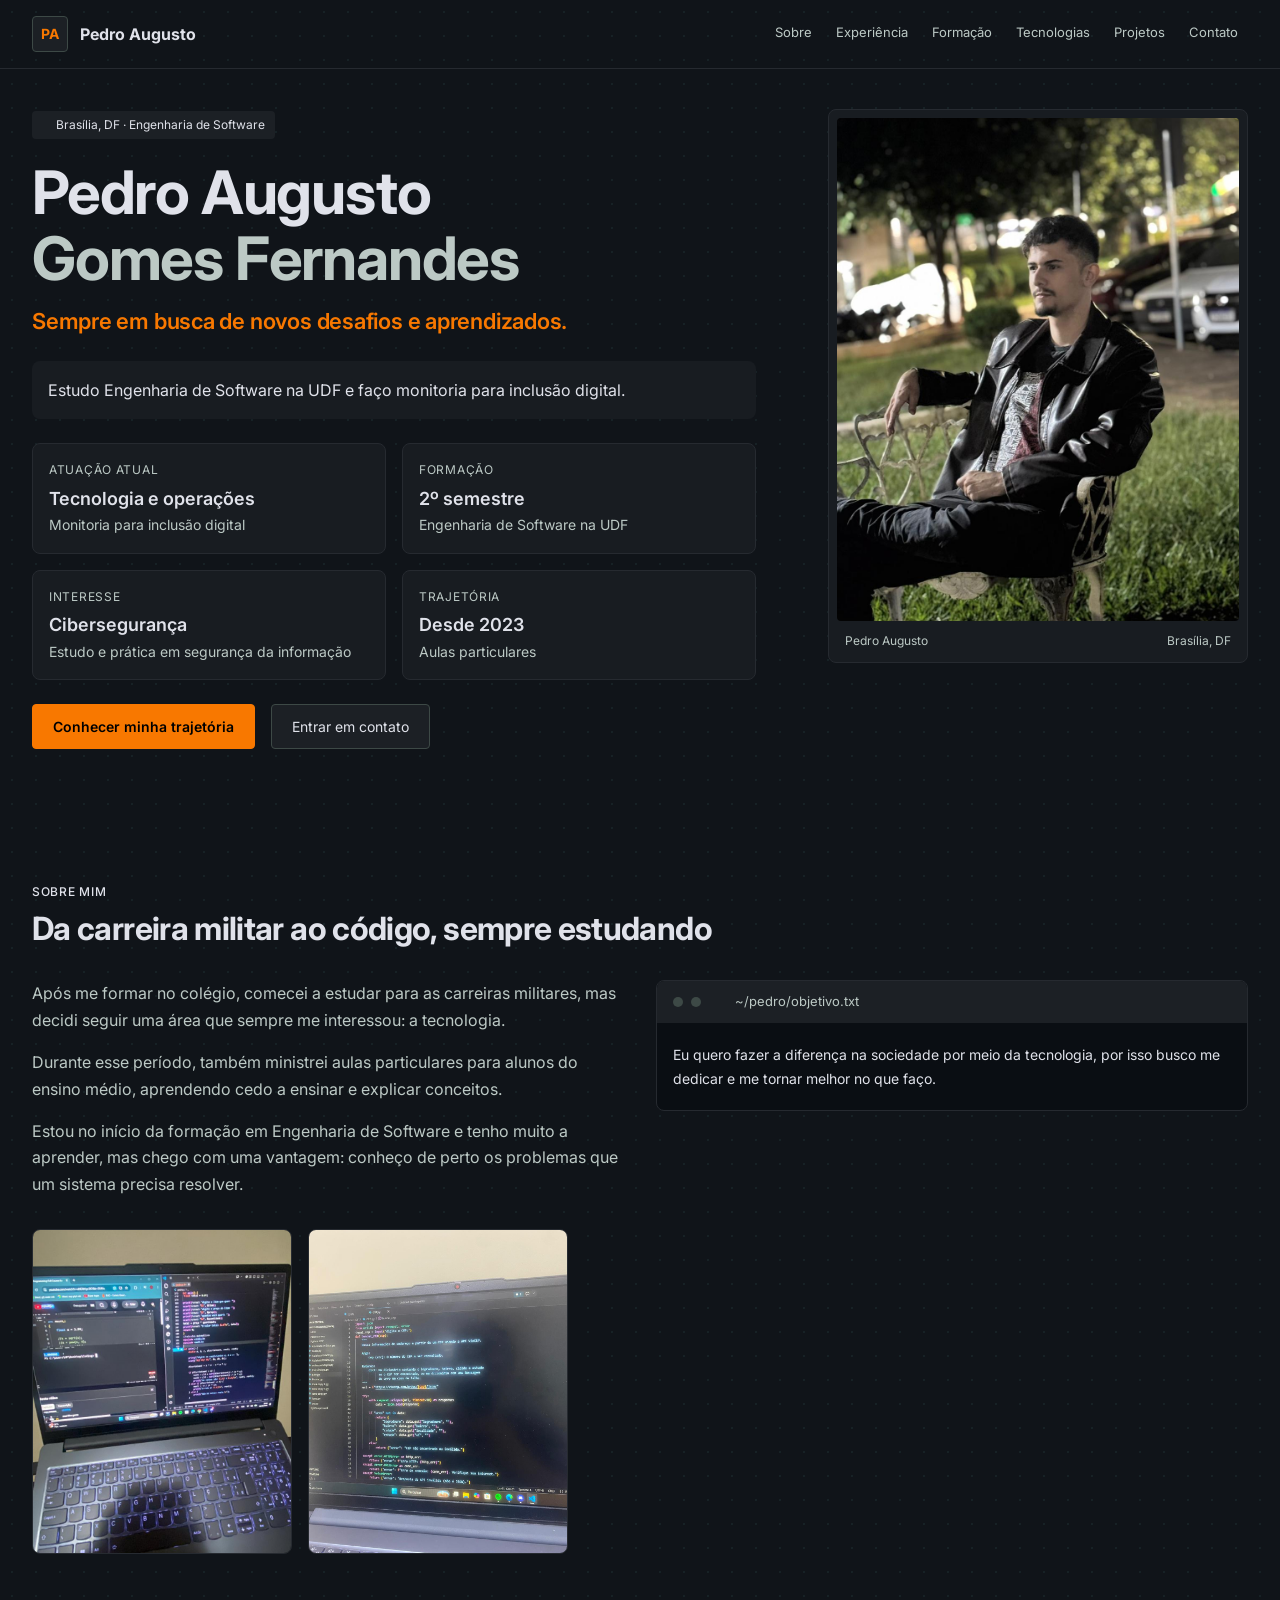
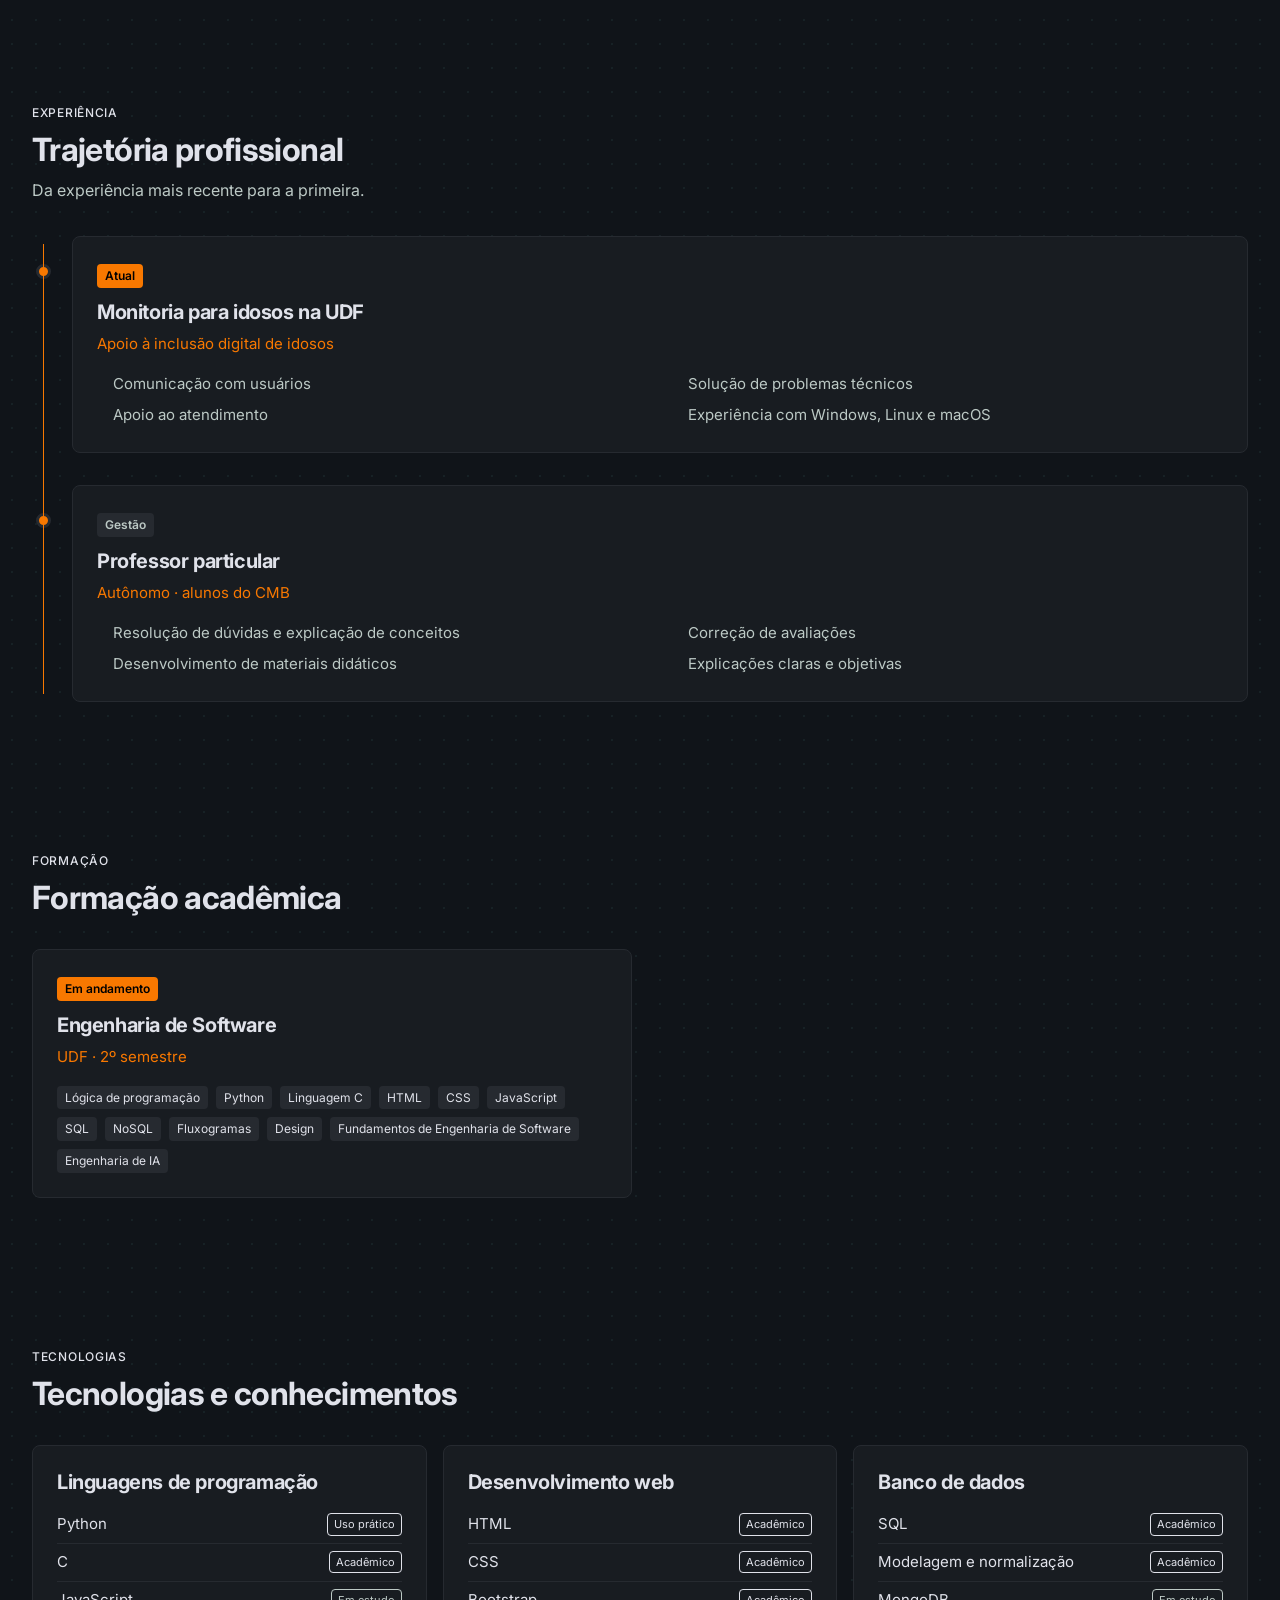
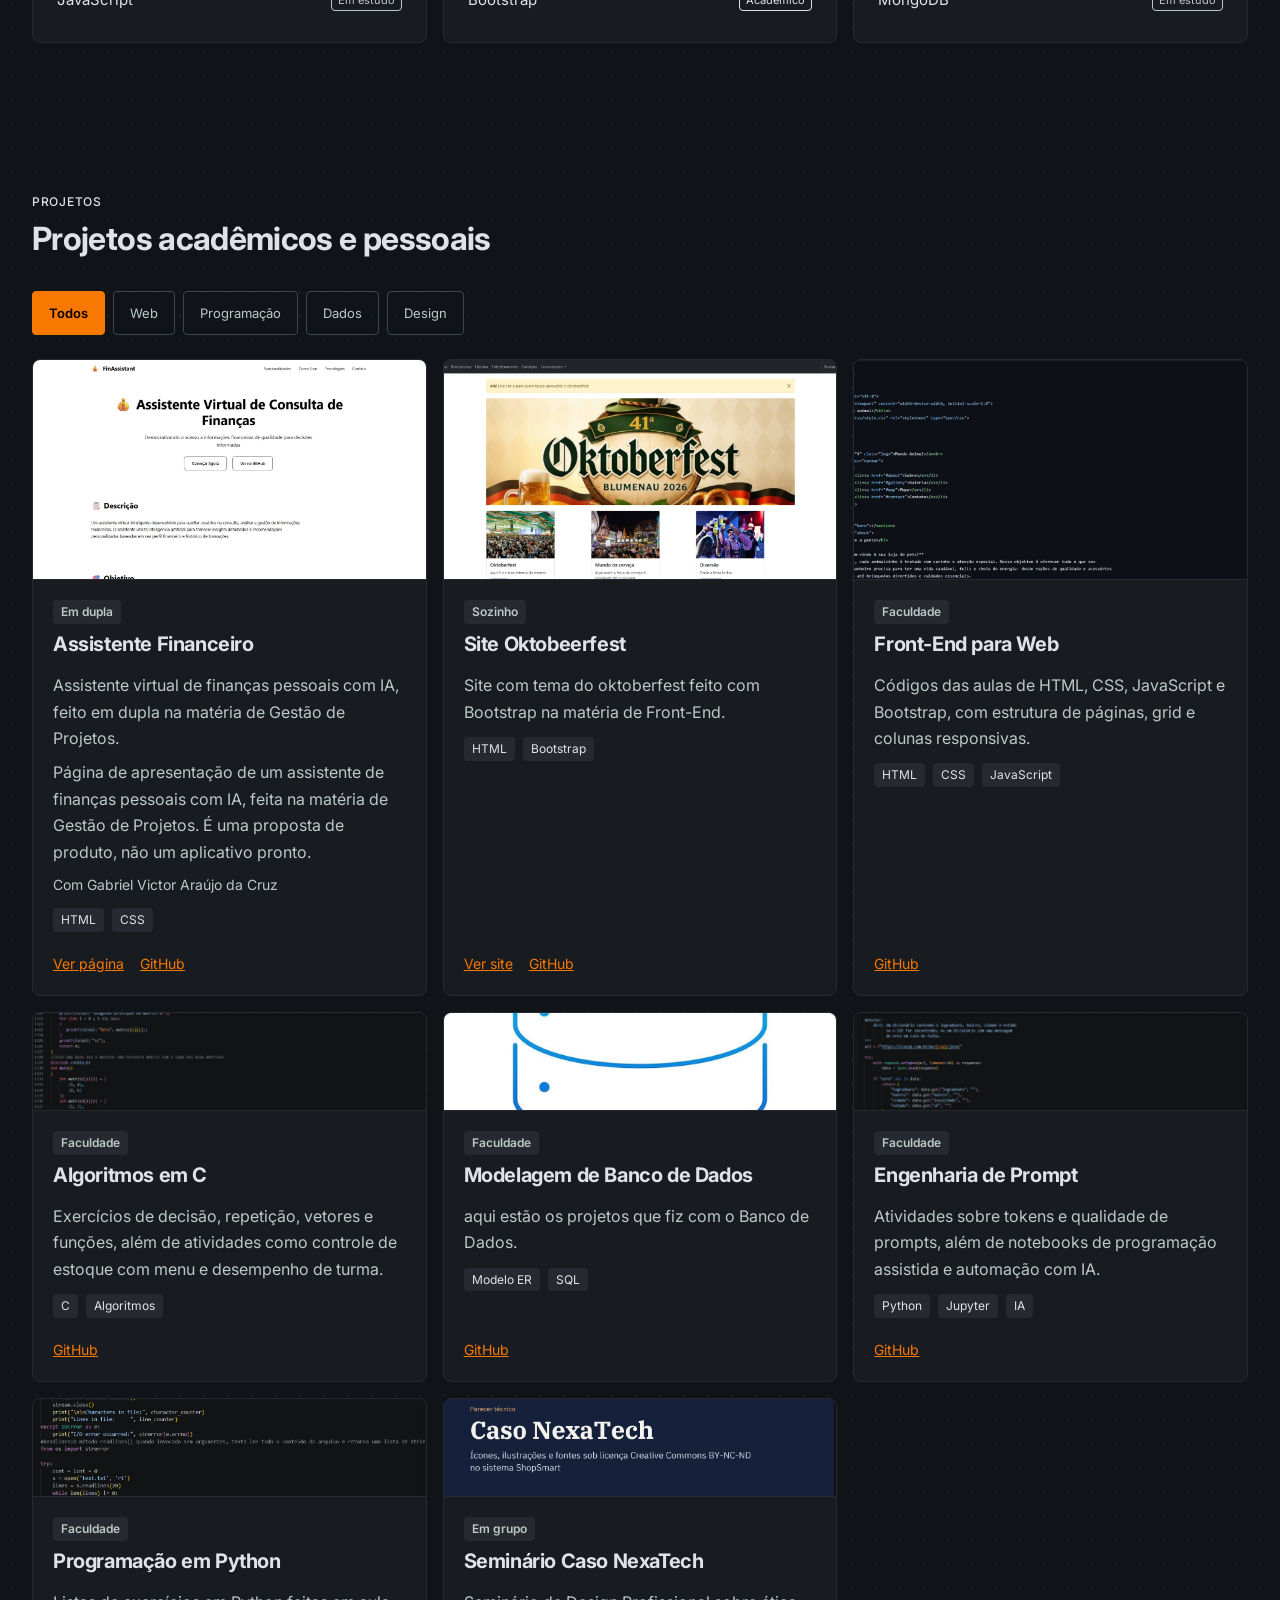
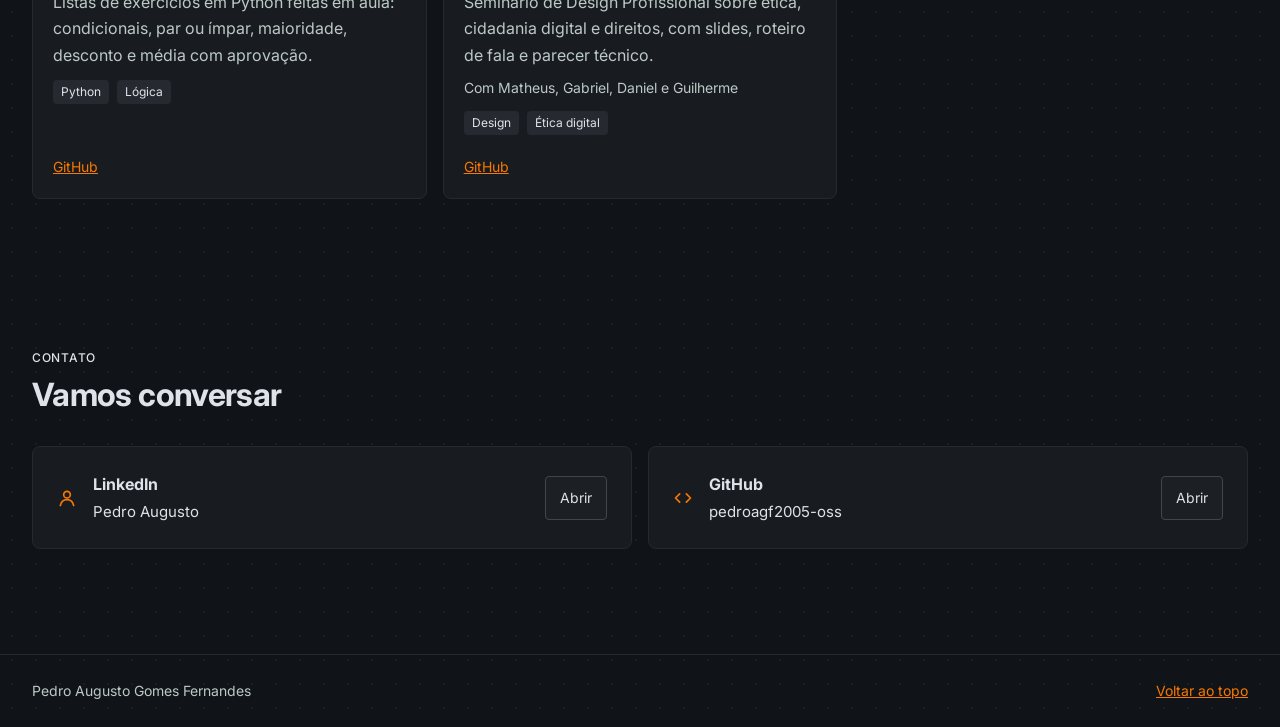
==== commit 7ff0349e: "mexi no index.html e no Index.html, alterando o caminho das imagens para a pasta assets/IMG, para qu" ====
--- a/index.html
+++ b/index.html
@@ -191,37 +191,95 @@
       </div>
       <div class="grid-3">
         <article class="card project" data-category="web">
-          <img src="assets/IMG/Financias.jpeg" width="800" height="500" loading="lazy" alt="Assistente Virtual de Consulta de Finanças.">
-          <div class="project-body"><span class="chip quiet">Em dupla</span><h3>Assistente Financeiro</h3><p>Assistente virtual de finanças pessoais com IA.</p><div class="subject-list"><span class="tag">HTML</span><span class="tag">CSS</span></div></div>
+          <img src="assets/IMG/Financias.jpeg" width="800" height="500" loading="lazy" alt="Página inicial do Assistente Virtual de Consulta de Finanças.">
+          <div class="project-body">
+            <span class="chip quiet">Em dupla</span>
+            <h3>Assistente Financeiro</h3>
+            <p>Assistente virtual de finanças pessoais com IA, feito em dupla na matéria de Gestão de Projetos.</p>
+            <p>Página de apresentação de um assistente de finanças pessoais com IA, feita na matéria de Gestão de Projetos. É uma proposta de produto, não um aplicativo pronto.</p>
+            <p class="credit">Com Gabriel Victor Araújo da Cruz</p>
+            <div class="subject-list"><span class="tag">HTML</span><span class="tag">CSS</span></div>
+            <div class="project-links">
+              <a href="https://github.com/pedroagf2005-oss/Projeto_Assistente_financeiro_GEP/blob/main/projetotech/GEP.pdf" target="_blank" rel="noopener">Ver página</a>
+              <a href="https://github.com/pedroagf2005-oss/Projeto_Assistente_financeiro_GEP/tree/main/projetotech" target="_blank" rel="noopener">GitHub</a>
+            </div>
+          </div>
         </article>
         <article class="card project" data-category="web">
-          <img src="assets/IMG/Interface do site oktobeerfest.jpeg" width="800" height="500" loading="lazy" alt="Site Oktobeerfest.">
-          <div class="project-body"><span class="chip quiet">Sozinho</span><h3>Site Oktobeerfest</h3><p>Site com tema de Oktoberfest feito com Bootstrap.</p><div class="subject-list"><span class="tag">HTML</span><span class="tag">Bootstrap</span></div></div>
-        </article>
-      </div>
-         <div class="grid-3">
+          <img src="assets/IMG/Interface do site oktobeerfest.jpeg" width="800" height="500" loading="lazy" alt="Página inicial do Site Oktobeerfest.">
+          <div class="project-body">
+            <span class="chip quiet">Sozinho</span>
+            <h3>Site Oktobeerfest</h3>
+            <p>Site com tema do oktoberfest feito com Bootstrap na matéria de Front-End.</p>
+            <div class="subject-list"><span class="tag">HTML</span><span class="tag">Bootstrap</span></div>
+            <div class="project-links">
+              <a href="https://github.com/pedroagf2005-oss/Aula_HTML/blob/main/Site%20oktobeerfest/Site%20oktobeerfest.pdf" target="_blank" rel="noopener">Ver site</a>
+              <a href="https://github.com/pedroagf2005-oss/Aula_HTML/tree/main/Site%20oktobeerfest" target="_blank" rel="noopener">GitHub</a>
+            </div>
+          </div>
+        </article>
         <article class="card project" data-category="web">
-          <img src="assets/IMG/Financias.jpeg" width="800" height="500" loading="lazy" alt="Assistente Virtual de Consulta de Finanças.">
-          <div class="project-body"><span class="chip quiet">Em dupla</span><h3>Assistente Financeiro</h3><p>Assistente virtual de finanças pessoais com IA.</p><div class="subject-list"><span class="tag">HTML</span><span class="tag">CSS</span></div></div>
-        </article>
-        <article class="card project" data-category="web">
-          <img src="assets/IMG/Interface do site oktobeerfest.jpeg" width="800" height="500" loading="lazy" alt="Site Oktobeerfest.">
-          <div class="project-body"><span class="chip quiet">Sozinho</span><h3>Site Oktobeerfest</h3><p>Site com tema de Oktoberfest feito com Bootstrap.</p><div class="subject-list"><span class="tag">HTML</span><span class="tag">Bootstrap</span></div></div>
-        </article>
-      </div>
-         <div class="grid-3">
-        <article class="card project" data-category="web">
-          <img src="assets/IMG/Financias.jpeg" width="800" height="500" loading="lazy" alt="Assistente Virtual de Consulta de Finanças.">
-          <div class="project-body"><span class="chip quiet">Em dupla</span><h3>Assistente Financeiro</h3><p>Assistente virtual de finanças pessoais com IA.</p><div class="subject-list"><span class="tag">HTML</span><span class="tag">CSS</span></div></div>
-        </article>
-        <article class="card project" data-category="web">
-          <img src="assets/IMG/Interface do site oktobeerfest.jpeg" width="800" height="500" loading="lazy" alt="Site Oktobeerfest.">
-          <div class="project-body"><span class="chip quiet">Sozinho</span><h3>Site Oktobeerfest</h3><p>Site com tema de Oktoberfest feito com Bootstrap.</p><div class="subject-list"><span class="tag">HTML</span><span class="tag">Bootstrap</span></div></div>
-        </article>
-      </div>
-
-
-
+          <img src="assets/IMG/HTML.jpeg" width="800" height="450" loading="lazy" alt="Exemplos de código HTML, CSS e JavaScript lado a lado.">
+          <div class="project-body">
+            <span class="chip quiet">Faculdade</span>
+            <h3>Front-End para Web</h3>
+            <p>Códigos das aulas de HTML, CSS, JavaScript e Bootstrap, com estrutura de páginas, grid e colunas responsivas.</p>
+            <div class="subject-list"><span class="tag">HTML</span><span class="tag">CSS</span><span class="tag">JavaScript</span></div>
+            <div class="project-links"><a href="https://github.com/pedroagf2005-oss/Aula_HTML" target="_blank" rel="noopener">GitHub</a></div>
+          </div>
+        </article>
+        <article class="card project" data-category="code">
+          <img class="banner" src="assets/IMG/C.jpeg" width="800" height="200" loading="lazy" alt="Símbolo da linguagem C.">
+          <div class="project-body">
+            <span class="chip quiet">Faculdade</span>
+            <h3>Algoritmos em C</h3>
+            <p>Exercícios de decisão, repetição, vetores e funções, além de atividades como controle de estoque com menu e desempenho de turma.</p>
+            <div class="subject-list"><span class="tag">C</span><span class="tag">Algoritmos</span></div>
+            <div class="project-links"><a href="https://github.com/pedroagf2005-oss/Linguagem_C" target="_blank" rel="noopener">GitHub</a></div>
+          </div>
+        </article>
+        <article class="card project" data-category="data">
+          <img class="banner" src="assets/IMG/BD.jpg" width="800" height="200" loading="lazy" alt="Duas tabelas ligadas, símbolo de modelagem de dados.">
+          <div class="project-body">
+            <span class="chip quiet">Faculdade</span>
+            <h3>Modelagem de Banco de Dados</h3>
+            <p>aqui estão os projetos que fiz com o Banco de Dados.</p>
+            <div class="subject-list"><span class="tag">Modelo ER</span><span class="tag">SQL</span></div>
+            <div class="project-links"><a href="https://github.com/pedroagf2005-oss/Meus_Projetos/tree/main/projetosBD" target="_blank" rel="noopener">GitHub</a></div>
+          </div>
+        </article>
+        <article class="card project" data-category="ai">
+          <img class="banner" src="assets/IMG/CEP.jpeg" width="800" height="200" loading="lazy" alt="Janela de terminal com um prompt.">
+          <div class="project-body">
+            <span class="chip quiet">Faculdade</span>
+            <h3>Engenharia de Prompt</h3>
+            <p>Atividades sobre tokens e qualidade de prompts, além de notebooks de programação assistida e automação com IA.</p>
+            <div class="subject-list"><span class="tag">Python</span><span class="tag">Jupyter</span><span class="tag">IA</span></div>
+            <div class="project-links"><a href="https://github.com/pedroagf2005-oss/engenharia_de_prompt_aplicacoes_ai" target="_blank" rel="noopener">GitHub</a></div>
+          </div>
+          </article>
+        <article class="card project" data-category="code">
+          <img class="banner" src="assets/IMG/Python.jpeg" width="800" height="200" loading="lazy" alt="Símbolo de Python, dois quadrados arredondados.">
+          <div class="project-body">
+            <span class="chip quiet">Faculdade</span>
+            <h3>Programação em Python</h3>
+            <p>Listas de exercícios em Python feitas em aula: condicionais, par ou ímpar, maioridade, desconto e média com aprovação.</p>
+            <div class="subject-list"><span class="tag">Python</span><span class="tag">Lógica</span></div>
+            <div class="project-links"><a href="https://github.com/pedroagf2005-oss/Programa-o_Python" target="_blank" rel="noopener">GitHub</a></div>
+          </div>
+        </article>
+        <article class="card project" data-category="design">
+          <img class="banner" src="assets/IMG/NextaTech.jpeg" width="800" height="200" loading="lazy" alt="Tela de apresentação com um gráfico crescente.">
+          <div class="project-body">
+            <span class="chip quiet">Em grupo</span>
+            <h3>Seminário Caso NexaTech</h3>
+            <p>Seminário de Design Profissional sobre ética, cidadania digital e direitos, com slides, roteiro de fala e parecer técnico.</p>
+            <p class="credit">Com Matheus, Gabriel, Daniel e Guilherme</p>
+            <div class="subject-list"><span class="tag">Design</span><span class="tag">Ética digital</span></div>
+            <div class="project-links"><a href="https://github.com/pedroagf2005-oss/Projeto_Design_Profissional/blob/main/projeto/Seminario%20-%20Caso%20NexaTech.pdf" target="_blank" rel="noopener">GitHub</a></div>
+          </div>
+        </article>
+      </div>
     </section>
 
     <section class="section container" id="contato">
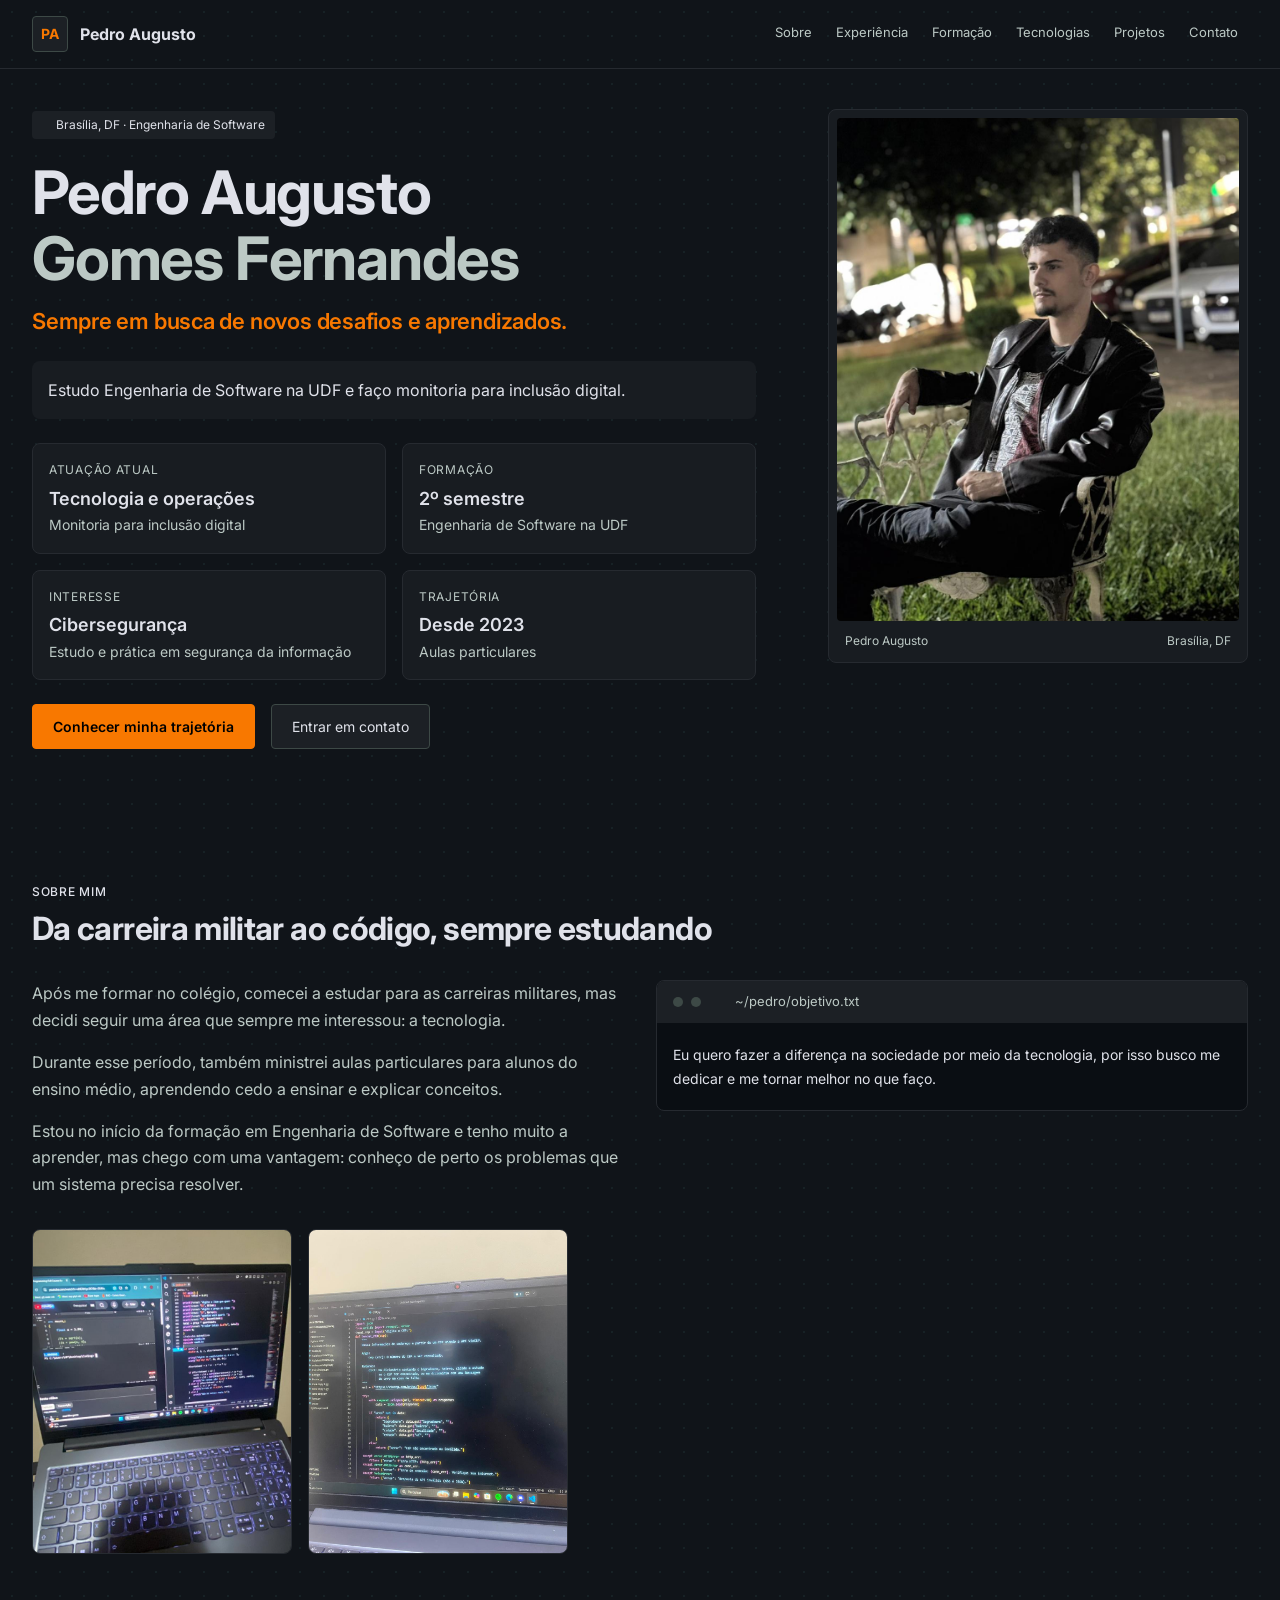
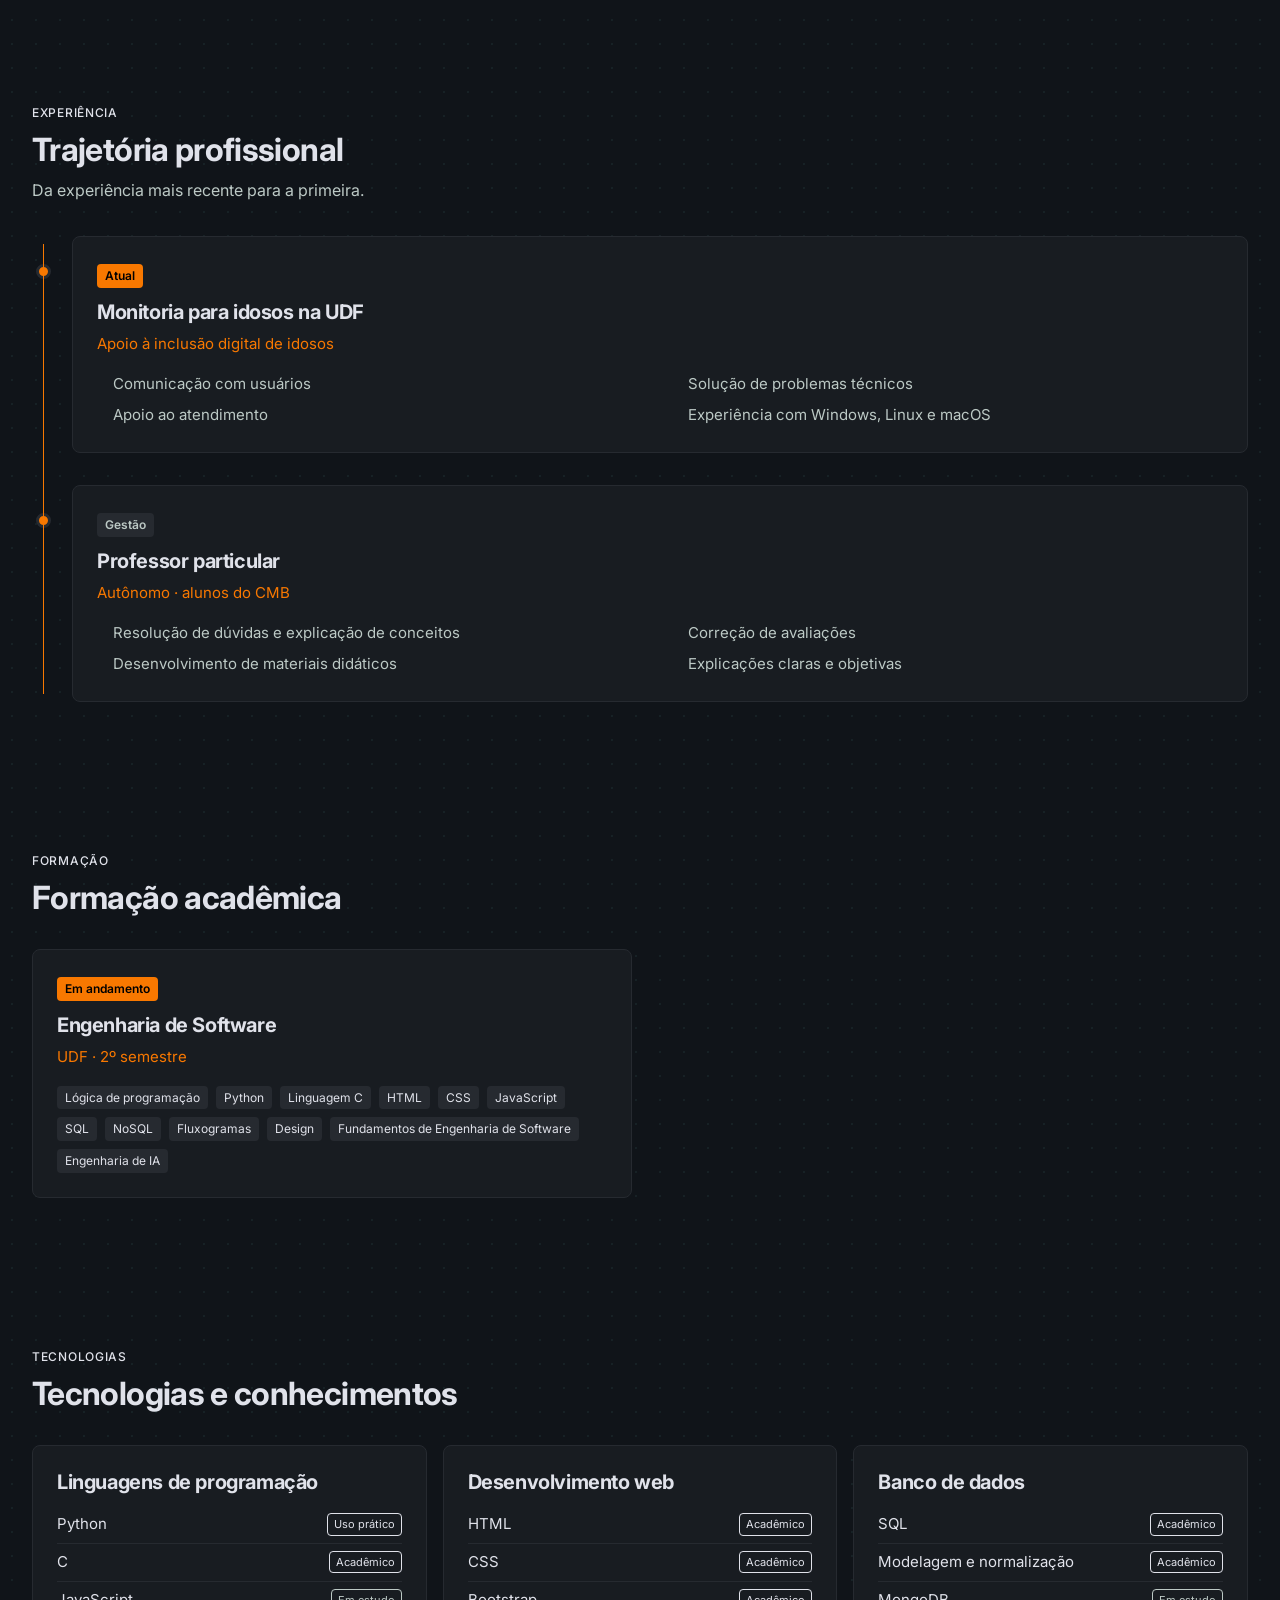
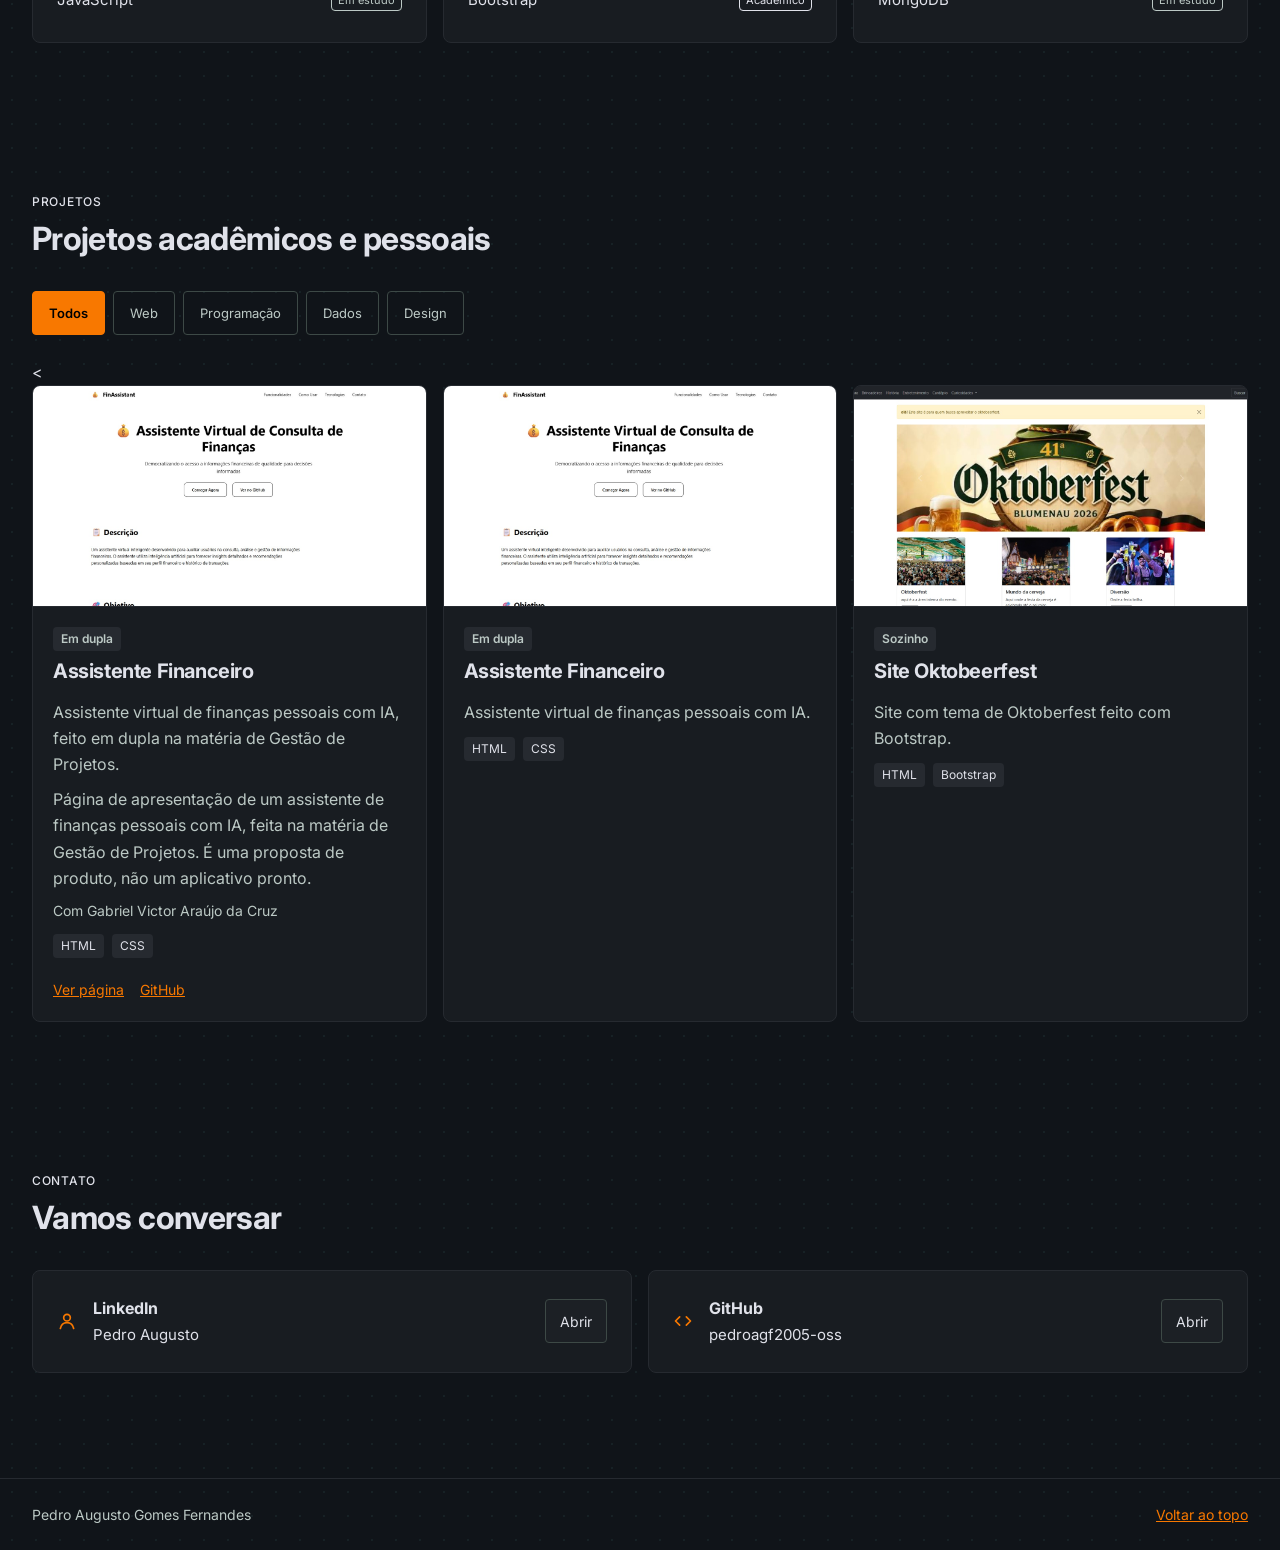
==== commit 809d6a06: "alterei o link do css e do js para que não fique em cache, adicionando v=7 no final do link" ====
--- a/index.html
+++ b/index.html
@@ -25,7 +25,7 @@
 
   <link rel="stylesheet" href="assets/css/style.css?v=8">
   <script src="assets/JS/main.js?v=8" defer></script>
-
+  
 </head>
 <body>
   <svg class="icons" aria-hidden="true">
@@ -189,7 +189,7 @@
         <button type="button" data-filter="data" aria-pressed="false">Dados</button>
         <button type="button" data-filter="design" aria-pressed="false">Design</button>
       </div>
-      <div class="grid-3">
+      <  <div class="grid-3">
         <article class="card project" data-category="web">
           <img src="assets/IMG/Financias.jpeg" width="800" height="500" loading="lazy" alt="Página inicial do Assistente Virtual de Consulta de Finanças.">
           <div class="project-body">
@@ -206,78 +206,12 @@
           </div>
         </article>
         <article class="card project" data-category="web">
-          <img src="assets/IMG/Interface do site oktobeerfest.jpeg" width="800" height="500" loading="lazy" alt="Página inicial do Site Oktobeerfest.">
-          <div class="project-body">
-            <span class="chip quiet">Sozinho</span>
-            <h3>Site Oktobeerfest</h3>
-            <p>Site com tema do oktoberfest feito com Bootstrap na matéria de Front-End.</p>
-            <div class="subject-list"><span class="tag">HTML</span><span class="tag">Bootstrap</span></div>
-            <div class="project-links">
-              <a href="https://github.com/pedroagf2005-oss/Aula_HTML/blob/main/Site%20oktobeerfest/Site%20oktobeerfest.pdf" target="_blank" rel="noopener">Ver site</a>
-              <a href="https://github.com/pedroagf2005-oss/Aula_HTML/tree/main/Site%20oktobeerfest" target="_blank" rel="noopener">GitHub</a>
-            </div>
-          </div>
+          <img src="assets/IMG/Financias.jpeg" width="800" height="500" loading="lazy" alt="Assistente Virtual de Consulta de Finanças.">
+          <div class="project-body"><span class="chip quiet">Em dupla</span><h3>Assistente Financeiro</h3><p>Assistente virtual de finanças pessoais com IA.</p><div class="subject-list"><span class="tag">HTML</span><span class="tag">CSS</span></div></div>
         </article>
         <article class="card project" data-category="web">
-          <img src="assets/IMG/HTML.jpeg" width="800" height="450" loading="lazy" alt="Exemplos de código HTML, CSS e JavaScript lado a lado.">
-          <div class="project-body">
-            <span class="chip quiet">Faculdade</span>
-            <h3>Front-End para Web</h3>
-            <p>Códigos das aulas de HTML, CSS, JavaScript e Bootstrap, com estrutura de páginas, grid e colunas responsivas.</p>
-            <div class="subject-list"><span class="tag">HTML</span><span class="tag">CSS</span><span class="tag">JavaScript</span></div>
-            <div class="project-links"><a href="https://github.com/pedroagf2005-oss/Aula_HTML" target="_blank" rel="noopener">GitHub</a></div>
-          </div>
-        </article>
-        <article class="card project" data-category="code">
-          <img class="banner" src="assets/IMG/C.jpeg" width="800" height="200" loading="lazy" alt="Símbolo da linguagem C.">
-          <div class="project-body">
-            <span class="chip quiet">Faculdade</span>
-            <h3>Algoritmos em C</h3>
-            <p>Exercícios de decisão, repetição, vetores e funções, além de atividades como controle de estoque com menu e desempenho de turma.</p>
-            <div class="subject-list"><span class="tag">C</span><span class="tag">Algoritmos</span></div>
-            <div class="project-links"><a href="https://github.com/pedroagf2005-oss/Linguagem_C" target="_blank" rel="noopener">GitHub</a></div>
-          </div>
-        </article>
-        <article class="card project" data-category="data">
-          <img class="banner" src="assets/IMG/BD.jpg" width="800" height="200" loading="lazy" alt="Duas tabelas ligadas, símbolo de modelagem de dados.">
-          <div class="project-body">
-            <span class="chip quiet">Faculdade</span>
-            <h3>Modelagem de Banco de Dados</h3>
-            <p>aqui estão os projetos que fiz com o Banco de Dados.</p>
-            <div class="subject-list"><span class="tag">Modelo ER</span><span class="tag">SQL</span></div>
-            <div class="project-links"><a href="https://github.com/pedroagf2005-oss/Meus_Projetos/tree/main/projetosBD" target="_blank" rel="noopener">GitHub</a></div>
-          </div>
-        </article>
-        <article class="card project" data-category="ai">
-          <img class="banner" src="assets/IMG/CEP.jpeg" width="800" height="200" loading="lazy" alt="Janela de terminal com um prompt.">
-          <div class="project-body">
-            <span class="chip quiet">Faculdade</span>
-            <h3>Engenharia de Prompt</h3>
-            <p>Atividades sobre tokens e qualidade de prompts, além de notebooks de programação assistida e automação com IA.</p>
-            <div class="subject-list"><span class="tag">Python</span><span class="tag">Jupyter</span><span class="tag">IA</span></div>
-            <div class="project-links"><a href="https://github.com/pedroagf2005-oss/engenharia_de_prompt_aplicacoes_ai" target="_blank" rel="noopener">GitHub</a></div>
-          </div>
-          </article>
-        <article class="card project" data-category="code">
-          <img class="banner" src="assets/IMG/Python.jpeg" width="800" height="200" loading="lazy" alt="Símbolo de Python, dois quadrados arredondados.">
-          <div class="project-body">
-            <span class="chip quiet">Faculdade</span>
-            <h3>Programação em Python</h3>
-            <p>Listas de exercícios em Python feitas em aula: condicionais, par ou ímpar, maioridade, desconto e média com aprovação.</p>
-            <div class="subject-list"><span class="tag">Python</span><span class="tag">Lógica</span></div>
-            <div class="project-links"><a href="https://github.com/pedroagf2005-oss/Programa-o_Python" target="_blank" rel="noopener">GitHub</a></div>
-          </div>
-        </article>
-        <article class="card project" data-category="design">
-          <img class="banner" src="assets/IMG/NextaTech.jpeg" width="800" height="200" loading="lazy" alt="Tela de apresentação com um gráfico crescente.">
-          <div class="project-body">
-            <span class="chip quiet">Em grupo</span>
-            <h3>Seminário Caso NexaTech</h3>
-            <p>Seminário de Design Profissional sobre ética, cidadania digital e direitos, com slides, roteiro de fala e parecer técnico.</p>
-            <p class="credit">Com Matheus, Gabriel, Daniel e Guilherme</p>
-            <div class="subject-list"><span class="tag">Design</span><span class="tag">Ética digital</span></div>
-            <div class="project-links"><a href="https://github.com/pedroagf2005-oss/Projeto_Design_Profissional/blob/main/projeto/Seminario%20-%20Caso%20NexaTech.pdf" target="_blank" rel="noopener">GitHub</a></div>
-          </div>
+          <img src="assets/IMG/Interface do site oktobeerfest.jpeg" width="800" height="500" loading="lazy" alt="Site Oktobeerfest.">
+          <div class="project-body"><span class="chip quiet">Sozinho</span><h3>Site Oktobeerfest</h3><p>Site com tema de Oktoberfest feito com Bootstrap.</p><div class="subject-list"><span class="tag">HTML</span><span class="tag">Bootstrap</span></div></div>
         </article>
       </div>
     </section>
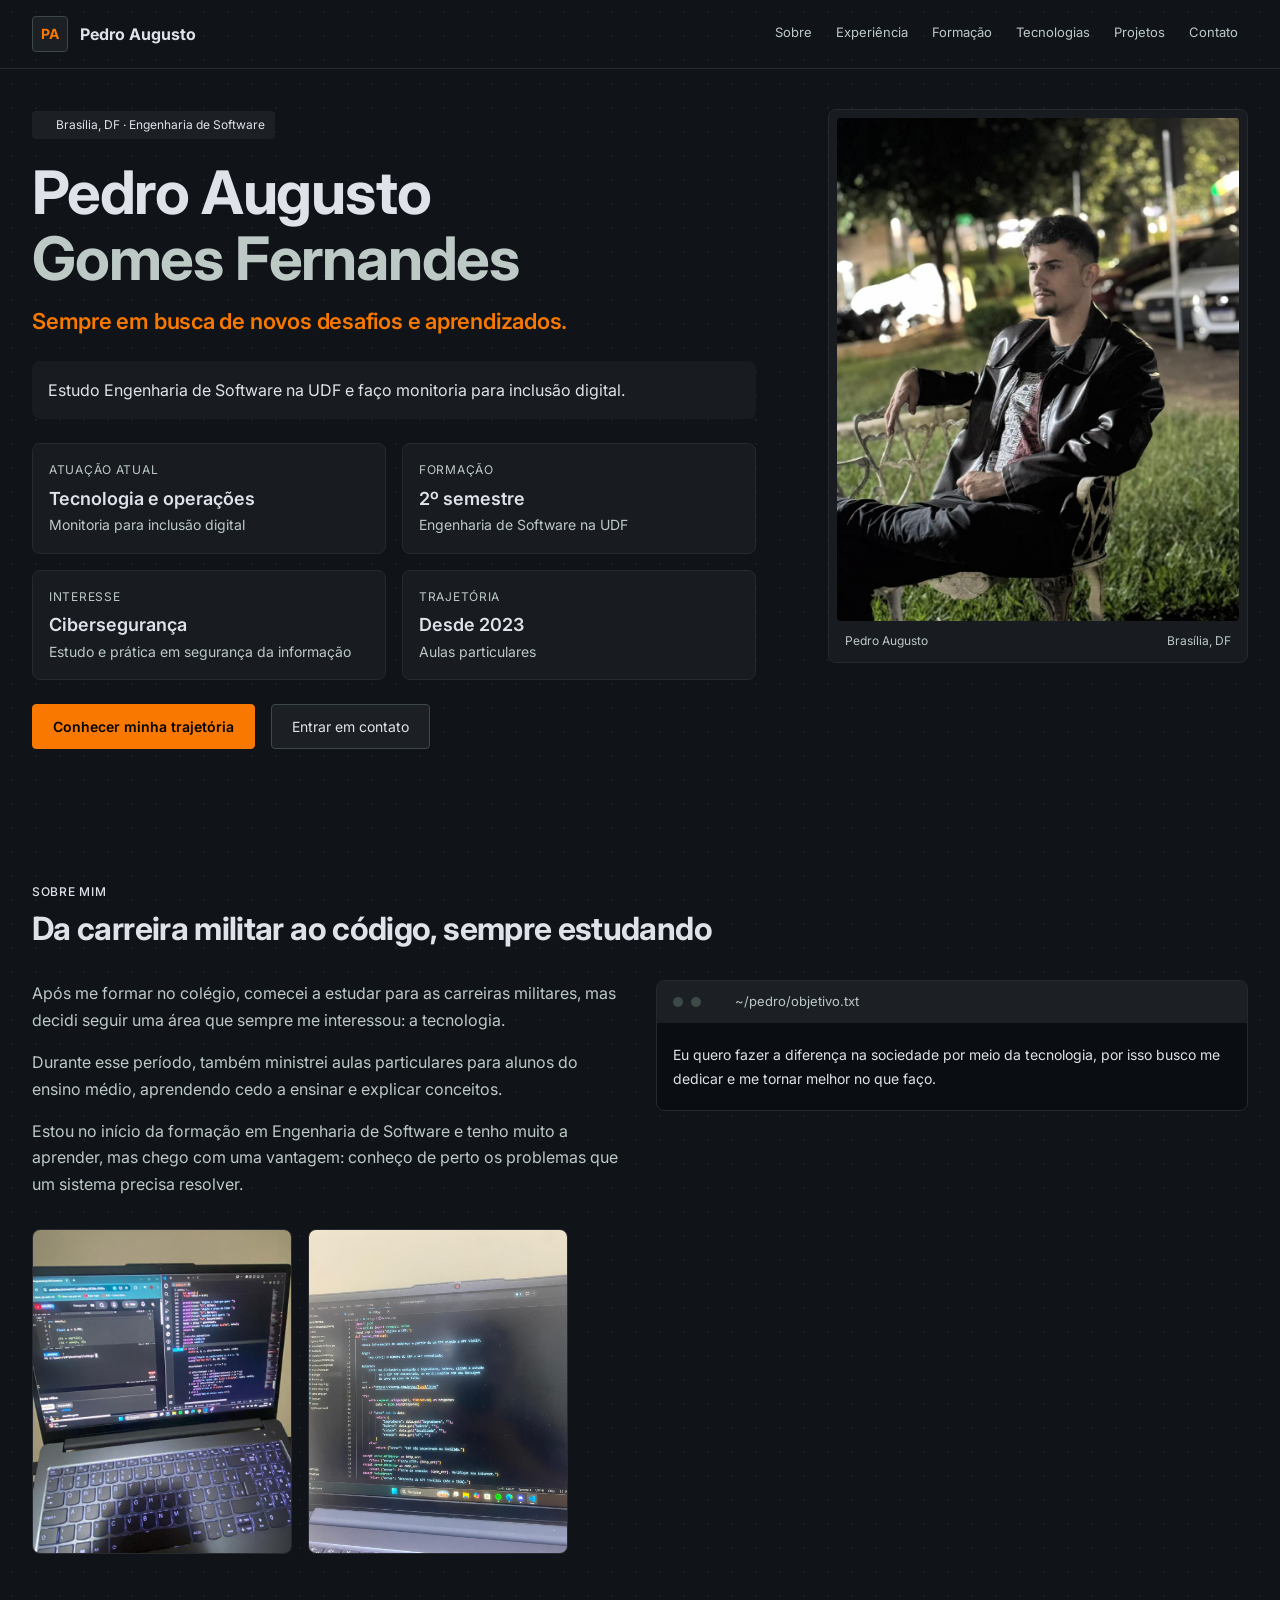
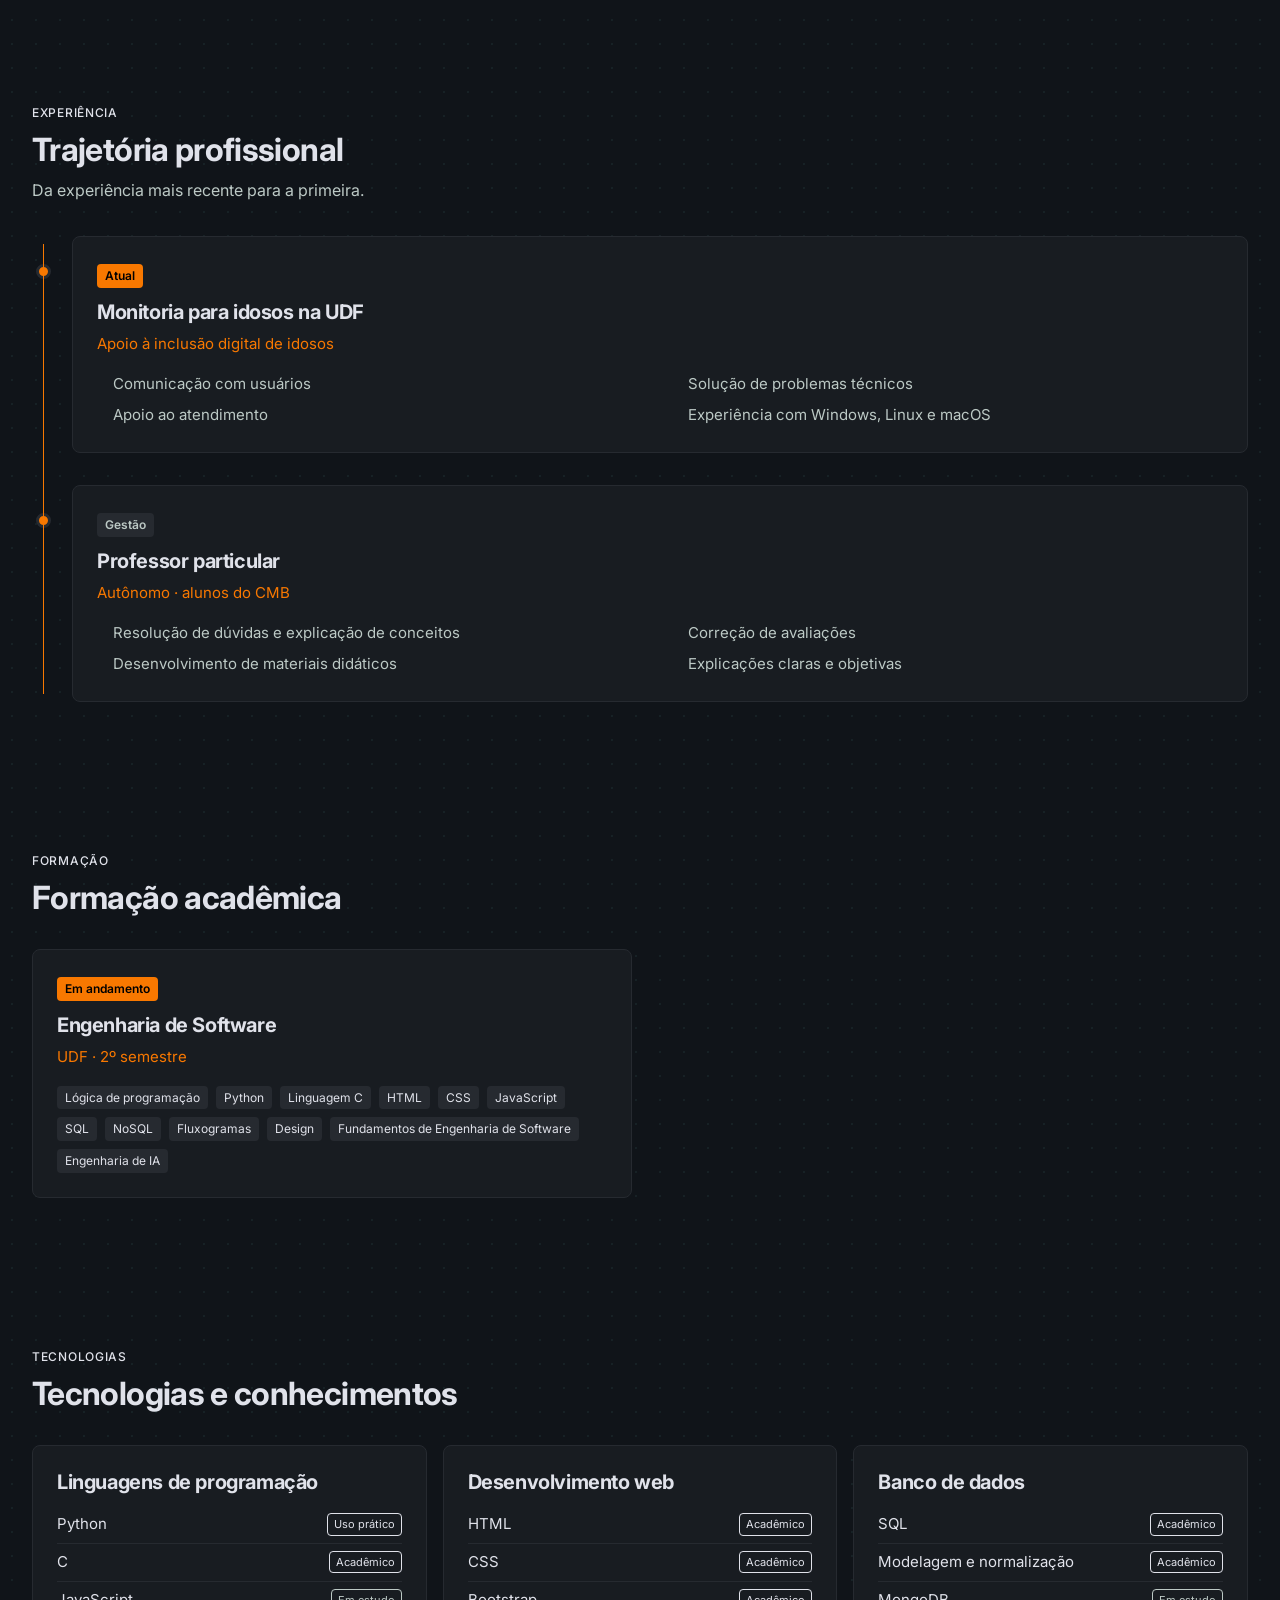
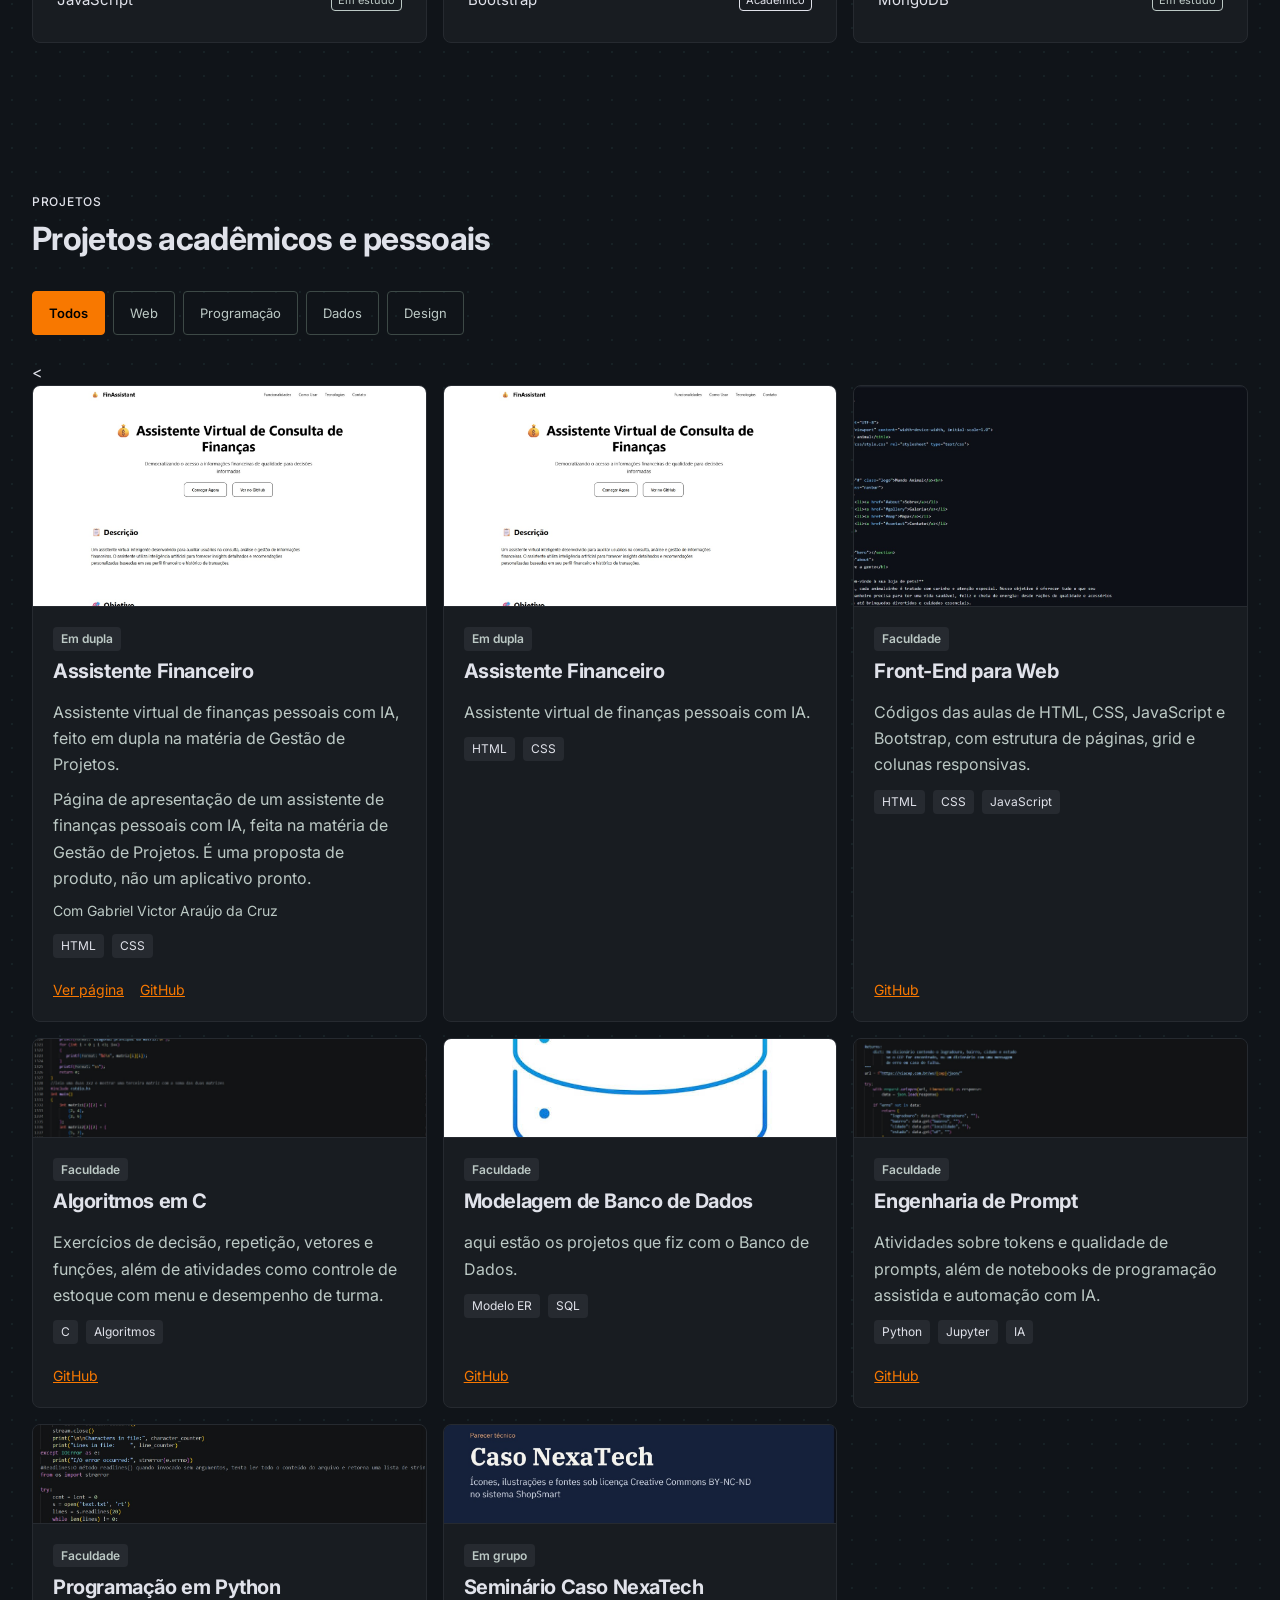
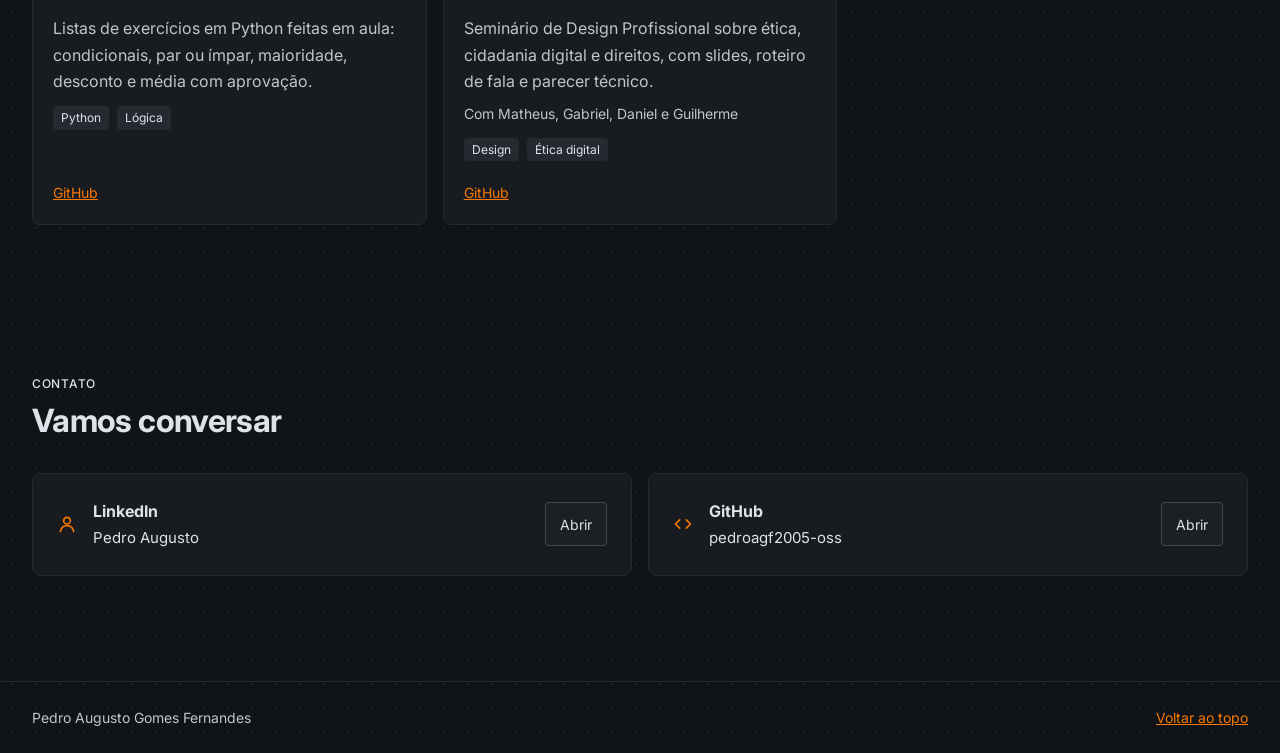
==== commit 47a24d0b: "adicionei um novo parágrafo no index.html para melhorar a apresentação do conteúdo." ====
--- a/index.html
+++ b/index.html
@@ -210,12 +210,68 @@
           <div class="project-body"><span class="chip quiet">Em dupla</span><h3>Assistente Financeiro</h3><p>Assistente virtual de finanças pessoais com IA.</p><div class="subject-list"><span class="tag">HTML</span><span class="tag">CSS</span></div></div>
         </article>
         <article class="card project" data-category="web">
-          <img src="assets/IMG/Interface do site oktobeerfest.jpeg" width="800" height="500" loading="lazy" alt="Site Oktobeerfest.">
-          <div class="project-body"><span class="chip quiet">Sozinho</span><h3>Site Oktobeerfest</h3><p>Site com tema de Oktoberfest feito com Bootstrap.</p><div class="subject-list"><span class="tag">HTML</span><span class="tag">Bootstrap</span></div></div>
-        </article>
-      </div>
-    </section>
-
+          <img src="IMG/HTML.jpeg" width="800" height="450" loading="lazy" alt="Exemplos de código HTML, CSS e JavaScript lado a lado.">
+          <div class="project-body">
+            <span class="chip quiet">Faculdade</span>
+            <h3>Front-End para Web</h3>
+            <p>Códigos das aulas de HTML, CSS, JavaScript e Bootstrap, com estrutura de páginas, grid e colunas responsivas.</p>
+            <div class="subject-list"><span class="tag">HTML</span><span class="tag">CSS</span><span class="tag">JavaScript</span></div>
+            <div class="project-links"><a href="https://github.com/pedroagf2005-oss/Aula_HTML" target="_blank" rel="noopener">GitHub</a></div>
+          </div>
+        </article>
+        <article class="card project" data-category="code">
+          <img class="banner" src="IMG/C.jpeg" width="800" height="200" loading="lazy" alt="Símbolo da linguagem C.">
+          <div class="project-body">
+            <span class="chip quiet">Faculdade</span>
+            <h3>Algoritmos em C</h3>
+            <p>Exercícios de decisão, repetição, vetores e funções, além de atividades como controle de estoque com menu e desempenho de turma.</p>
+            <div class="subject-list"><span class="tag">C</span><span class="tag">Algoritmos</span></div>
+            <div class="project-links"><a href="https://github.com/pedroagf2005-oss/Linguagem_C" target="_blank" rel="noopener">GitHub</a></div>
+          </div>
+        </article>
+        <article class="card project" data-category="data">
+          <img class="banner" src="IMG/BD.jpg" width="800" height="200" loading="lazy" alt="Duas tabelas ligadas, símbolo de modelagem de dados.">
+          <div class="project-body">
+            <span class="chip quiet">Faculdade</span>
+            <h3>Modelagem de Banco de Dados</h3>
+            <p>aqui estão os projetos que fiz com o Banco de Dados.</p>
+            <div class="subject-list"><span class="tag">Modelo ER</span><span class="tag">SQL</span></div>
+            <div class="project-links"><a href="https://github.com/pedroagf2005-oss/Meus_Projetos/tree/main/projetosBD" target="_blank" rel="noopener">GitHub</a></div>
+          </div>
+        </article>
+        <article class="card project" data-category="ai">
+          <img class="banner" src="IMG/CEP.jpeg" width="800" height="200" loading="lazy" alt="Janela de terminal com um prompt.">
+          <div class="project-body">
+            <span class="chip quiet">Faculdade</span>
+            <h3>Engenharia de Prompt</h3>
+            <p>Atividades sobre tokens e qualidade de prompts, além de notebooks de programação assistida e automação com IA.</p>
+            <div class="subject-list"><span class="tag">Python</span><span class="tag">Jupyter</span><span class="tag">IA</span></div>
+            <div class="project-links"><a href="https://github.com/pedroagf2005-oss/engenharia_de_prompt_aplicacoes_ai" target="_blank" rel="noopener">GitHub</a></div>
+          </div>
+          </article>
+        <article class="card project" data-category="code">
+          <img class="banner" src="IMG/Python.jpeg" width="800" height="200" loading="lazy" alt="Símbolo de Python, dois quadrados arredondados.">
+          <div class="project-body">
+            <span class="chip quiet">Faculdade</span>
+            <h3>Programação em Python</h3>
+            <p>Listas de exercícios em Python feitas em aula: condicionais, par ou ímpar, maioridade, desconto e média com aprovação.</p>
+            <div class="subject-list"><span class="tag">Python</span><span class="tag">Lógica</span></div>
+            <div class="project-links"><a href="https://github.com/pedroagf2005-oss/Programa-o_Python" target="_blank" rel="noopener">GitHub</a></div>
+          </div>
+        </article>
+        <article class="card project" data-category="design">
+          <img class="banner" src="IMG/NextaTech.jpeg" width="800" height="200" loading="lazy" alt="Tela de apresentação com um gráfico crescente.">
+          <div class="project-body">
+            <span class="chip quiet">Em grupo</span>
+            <h3>Seminário Caso NexaTech</h3>
+            <p>Seminário de Design Profissional sobre ética, cidadania digital e direitos, com slides, roteiro de fala e parecer técnico.</p>
+            <p class="credit">Com Matheus, Gabriel, Daniel e Guilherme</p>
+            <div class="subject-list"><span class="tag">Design</span><span class="tag">Ética digital</span></div>
+            <div class="project-links"><a href="https://github.com/pedroagf2005-oss/Projeto_Design_Profissional/blob/main/projeto/Seminario%20-%20Caso%20NexaTech.pdf" target="_blank" rel="noopener">GitHub</a></div>
+          </div>
+        </article>
+      </div>
+    </section>
     <section class="section container" id="contato">
       <div class="section-head">
         <span class="label">Contato</span>
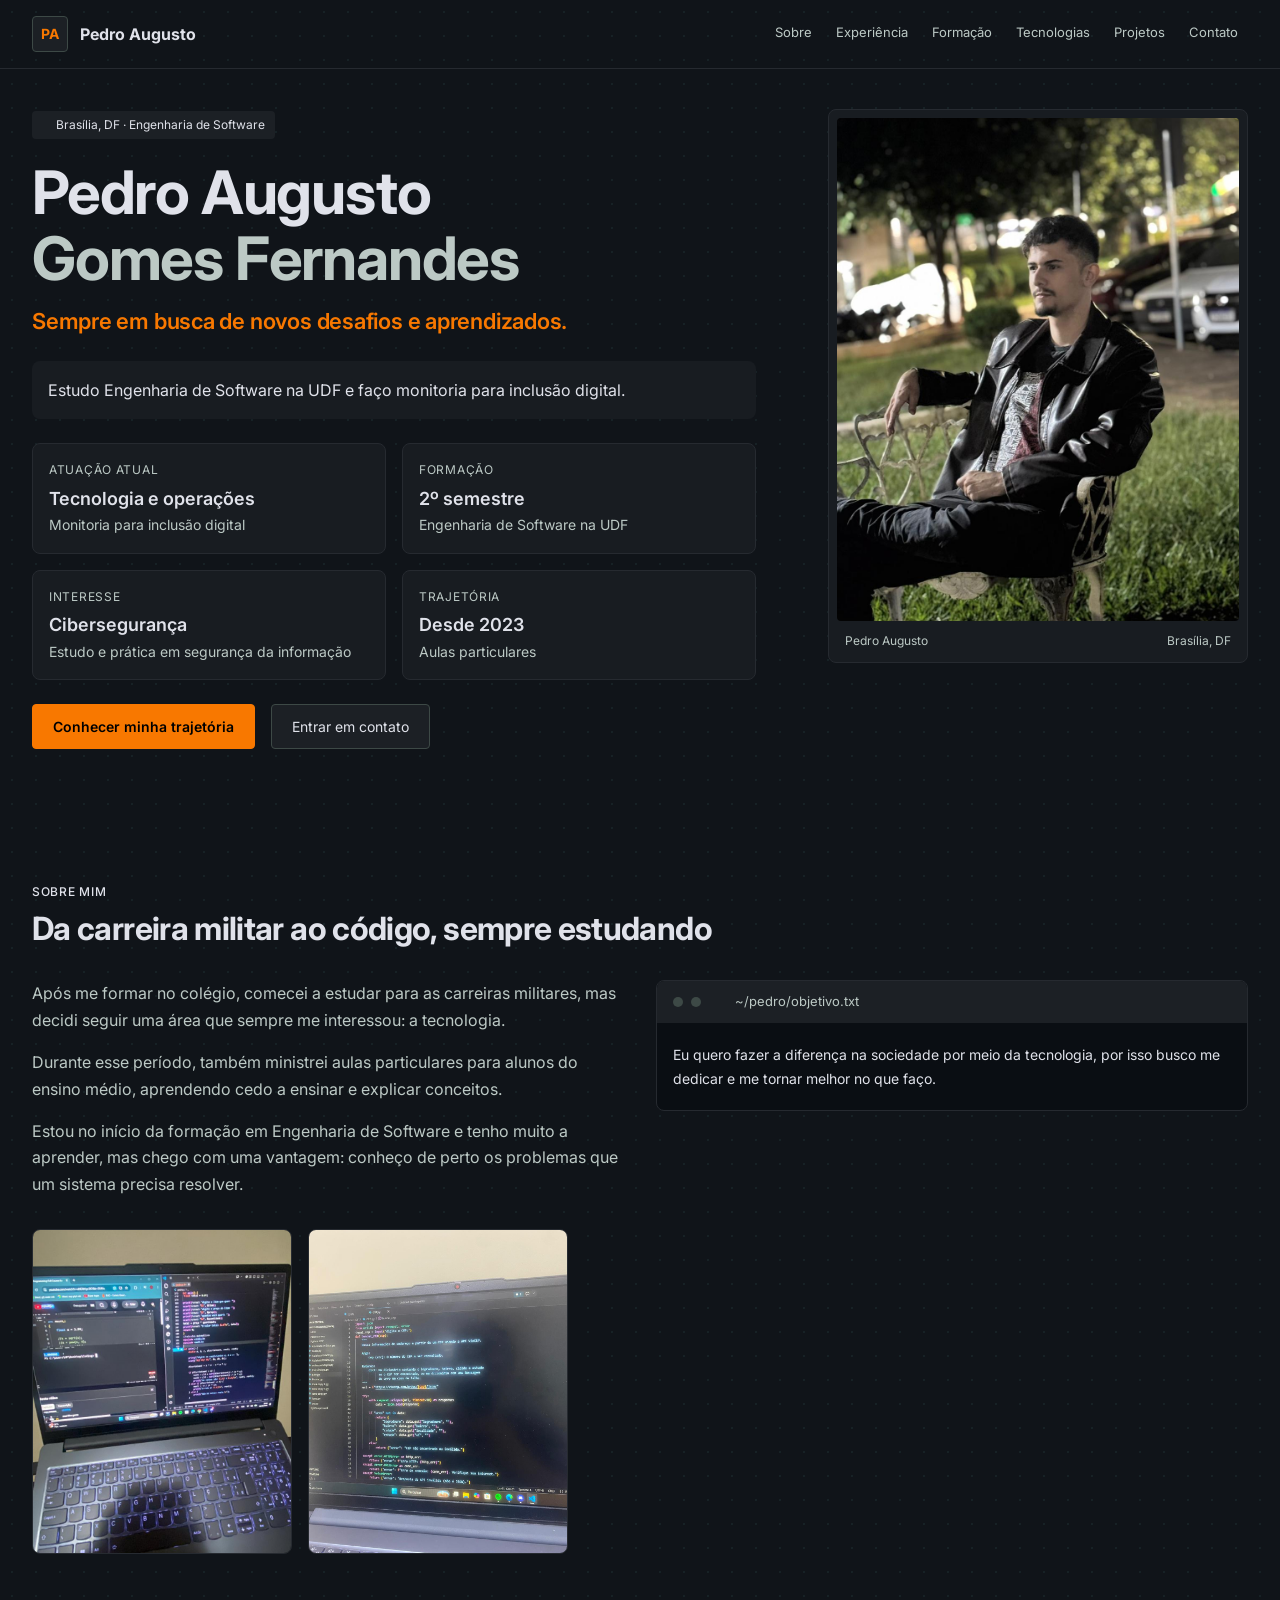
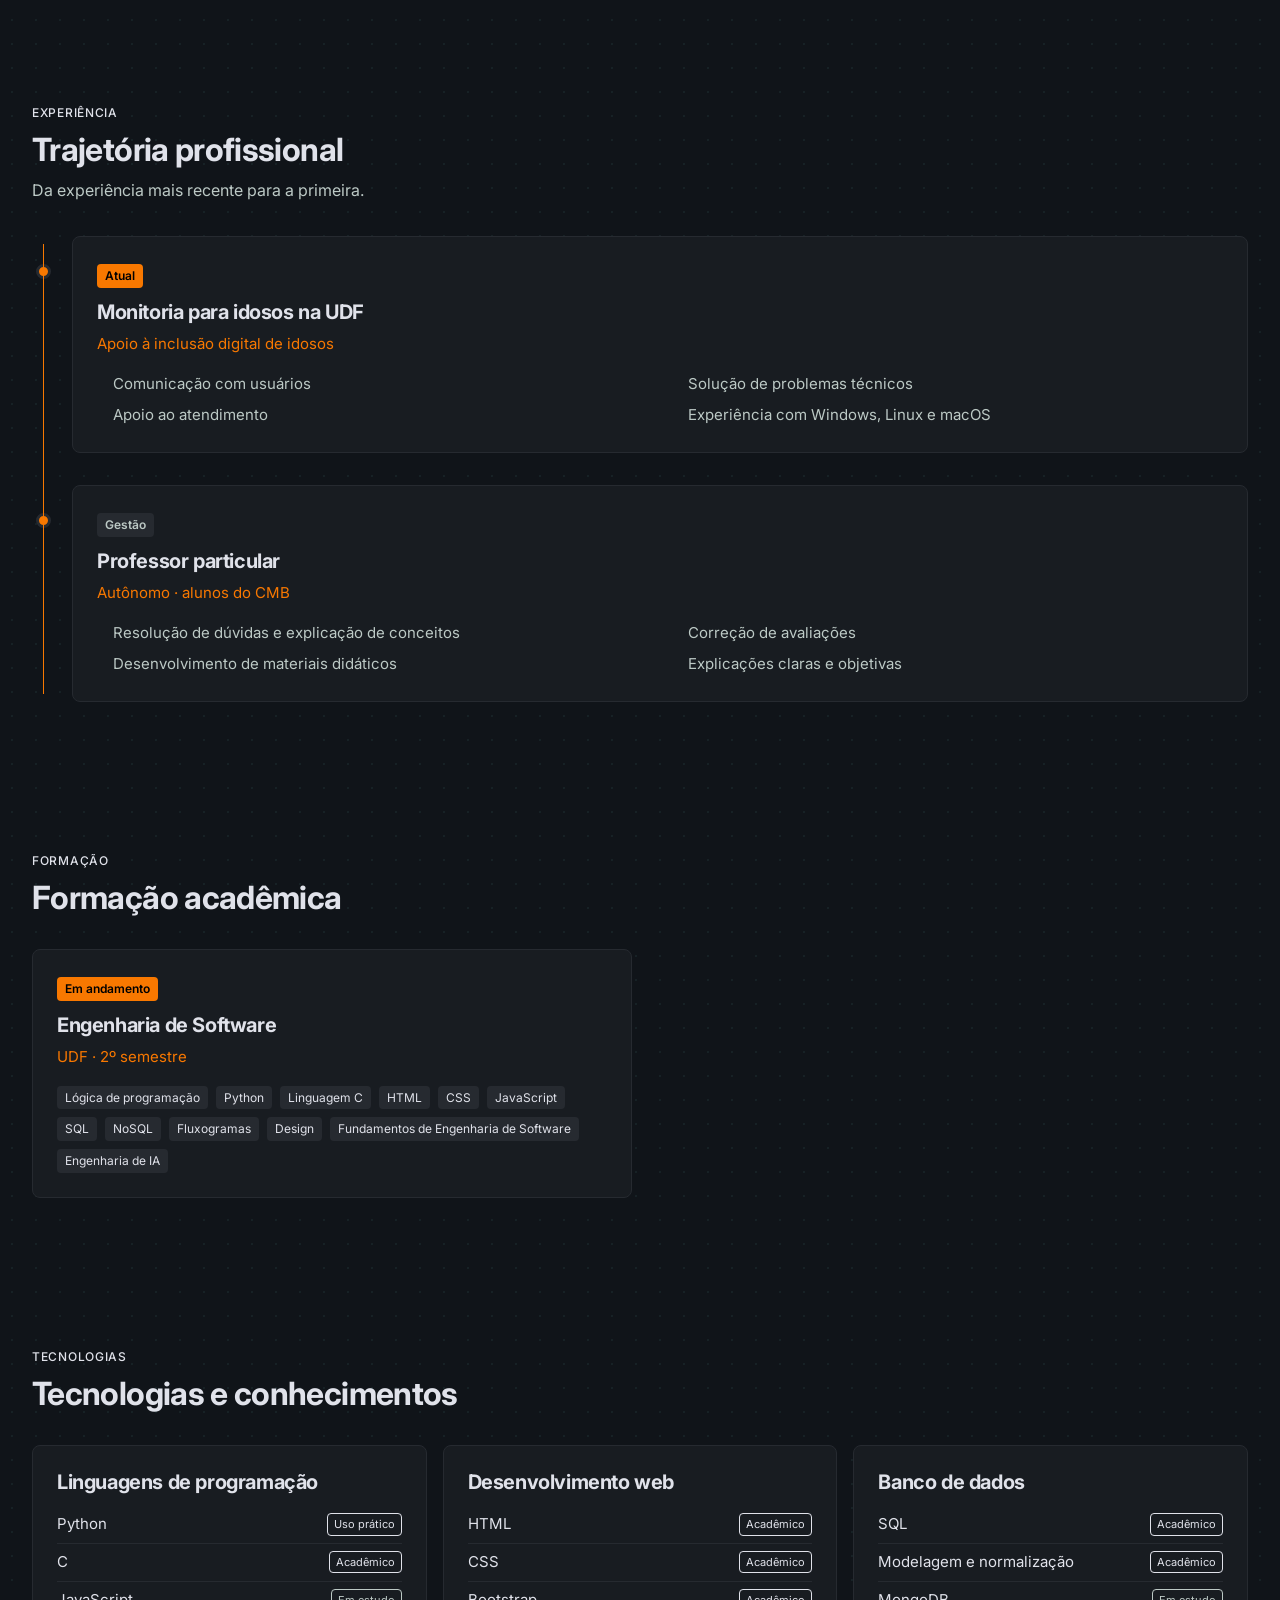
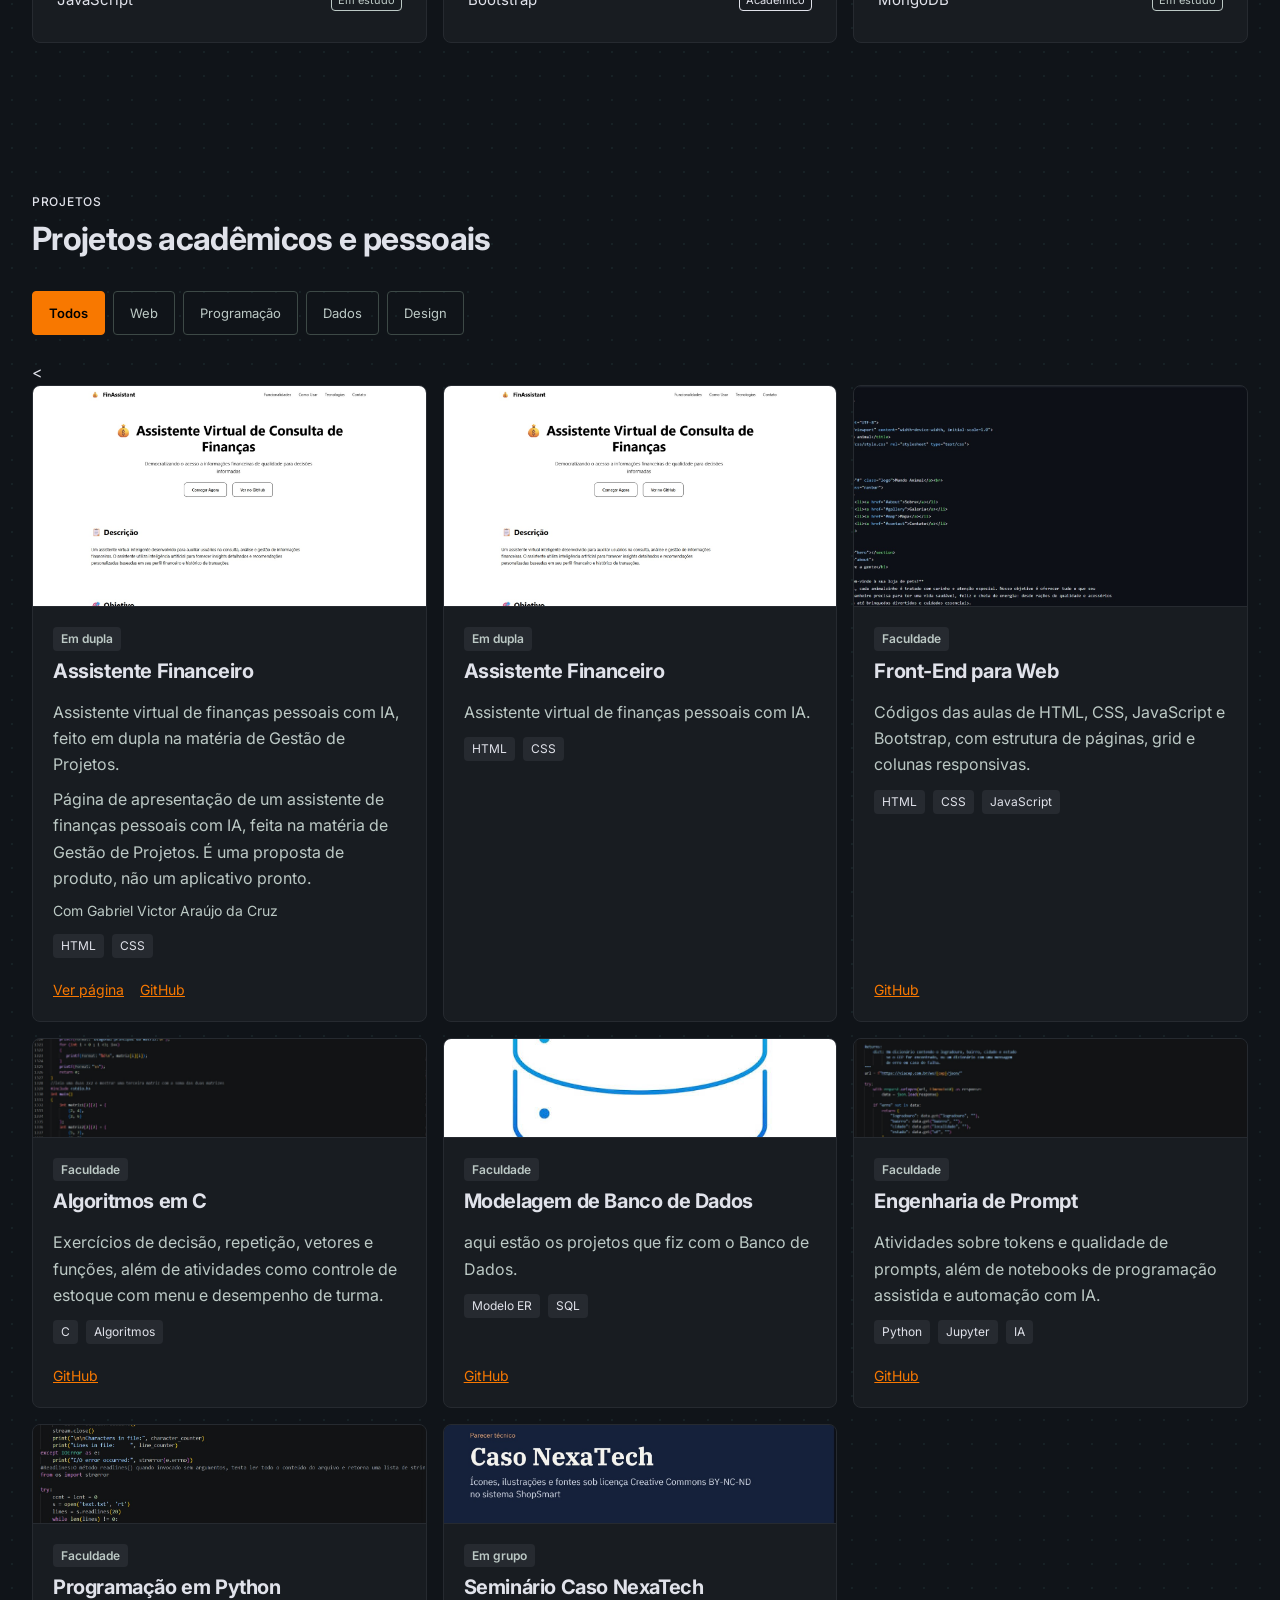
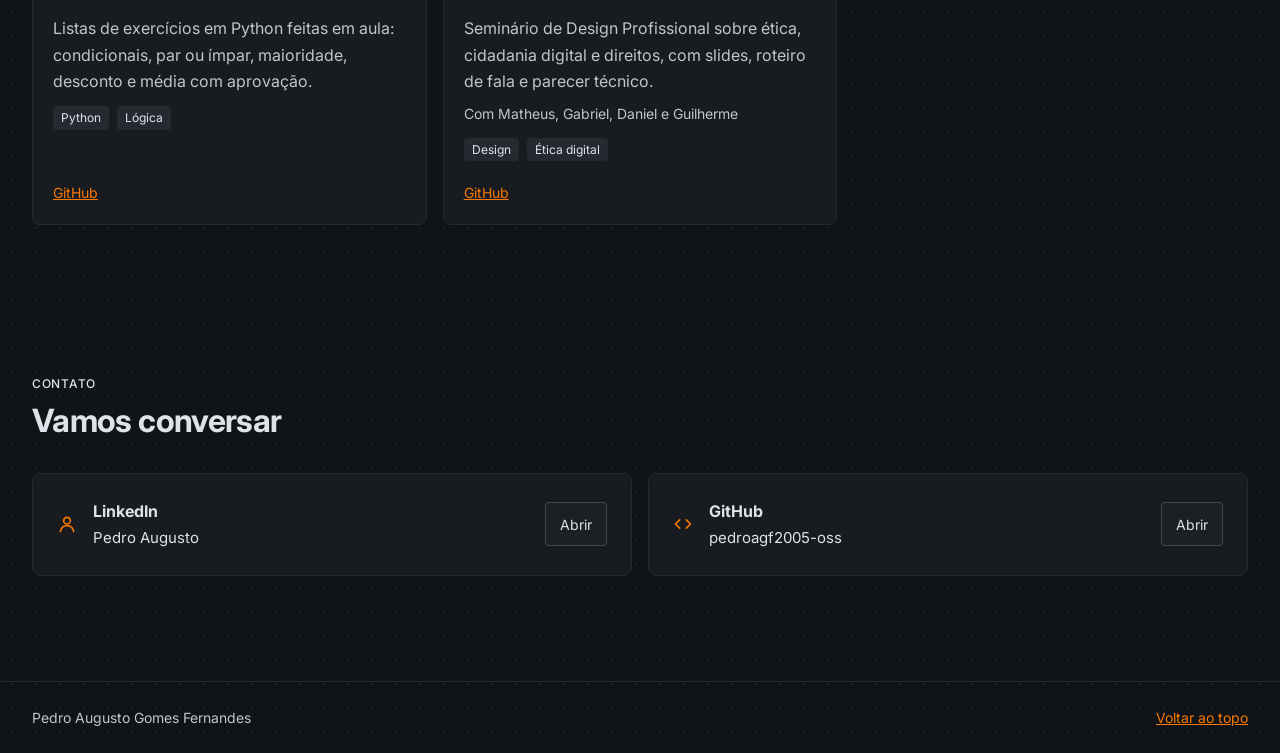
==== commit 46f9b3f8: "adicionei novas imagens para os projetos do portifólio, alterando o caminho das imagens para a pasta" ====
--- a/index.html
+++ b/index.html
@@ -210,7 +210,7 @@
           <div class="project-body"><span class="chip quiet">Em dupla</span><h3>Assistente Financeiro</h3><p>Assistente virtual de finanças pessoais com IA.</p><div class="subject-list"><span class="tag">HTML</span><span class="tag">CSS</span></div></div>
         </article>
         <article class="card project" data-category="web">
-          <img src="IMG/HTML.jpeg" width="800" height="450" loading="lazy" alt="Exemplos de código HTML, CSS e JavaScript lado a lado.">
+          <img src="assets/IMG/HTML.jpeg" width="800" height="450" loading="lazy" alt="Exemplos de código HTML, CSS e JavaScript lado a lado.">
           <div class="project-body">
             <span class="chip quiet">Faculdade</span>
             <h3>Front-End para Web</h3>
@@ -220,7 +220,7 @@
           </div>
         </article>
         <article class="card project" data-category="code">
-          <img class="banner" src="IMG/C.jpeg" width="800" height="200" loading="lazy" alt="Símbolo da linguagem C.">
+          <img class="banner" src="assets/IMG/C.jpeg" width="800" height="200" loading="lazy" alt="Símbolo da linguagem C.">
           <div class="project-body">
             <span class="chip quiet">Faculdade</span>
             <h3>Algoritmos em C</h3>
@@ -230,7 +230,7 @@
           </div>
         </article>
         <article class="card project" data-category="data">
-          <img class="banner" src="IMG/BD.jpg" width="800" height="200" loading="lazy" alt="Duas tabelas ligadas, símbolo de modelagem de dados.">
+          <img class="banner" src="assets/IMG/BD.jpg" width="800" height="200" loading="lazy" alt="Duas tabelas ligadas, símbolo de modelagem de dados.">
           <div class="project-body">
             <span class="chip quiet">Faculdade</span>
             <h3>Modelagem de Banco de Dados</h3>
@@ -240,7 +240,7 @@
           </div>
         </article>
         <article class="card project" data-category="ai">
-          <img class="banner" src="IMG/CEP.jpeg" width="800" height="200" loading="lazy" alt="Janela de terminal com um prompt.">
+          <img class="banner" src="assets/IMG/CEP.jpeg" width="800" height="200" loading="lazy" alt="Janela de terminal com um prompt.">
           <div class="project-body">
             <span class="chip quiet">Faculdade</span>
             <h3>Engenharia de Prompt</h3>
@@ -250,7 +250,7 @@
           </div>
           </article>
         <article class="card project" data-category="code">
-          <img class="banner" src="IMG/Python.jpeg" width="800" height="200" loading="lazy" alt="Símbolo de Python, dois quadrados arredondados.">
+          <img class="banner" src="assets/IMG/Python.jpeg" width="800" height="200" loading="lazy" alt="Símbolo de Python, dois quadrados arredondados.">
           <div class="project-body">
             <span class="chip quiet">Faculdade</span>
             <h3>Programação em Python</h3>
@@ -260,7 +260,7 @@
           </div>
         </article>
         <article class="card project" data-category="design">
-          <img class="banner" src="IMG/NextaTech.jpeg" width="800" height="200" loading="lazy" alt="Tela de apresentação com um gráfico crescente.">
+          <img class="banner" src="assets/IMG/NextaTech.jpeg" width="800" height="200" loading="lazy" alt="Tela de apresentação com um gráfico crescente.">
           <div class="project-body">
             <span class="chip quiet">Em grupo</span>
             <h3>Seminário Caso NexaTech</h3>
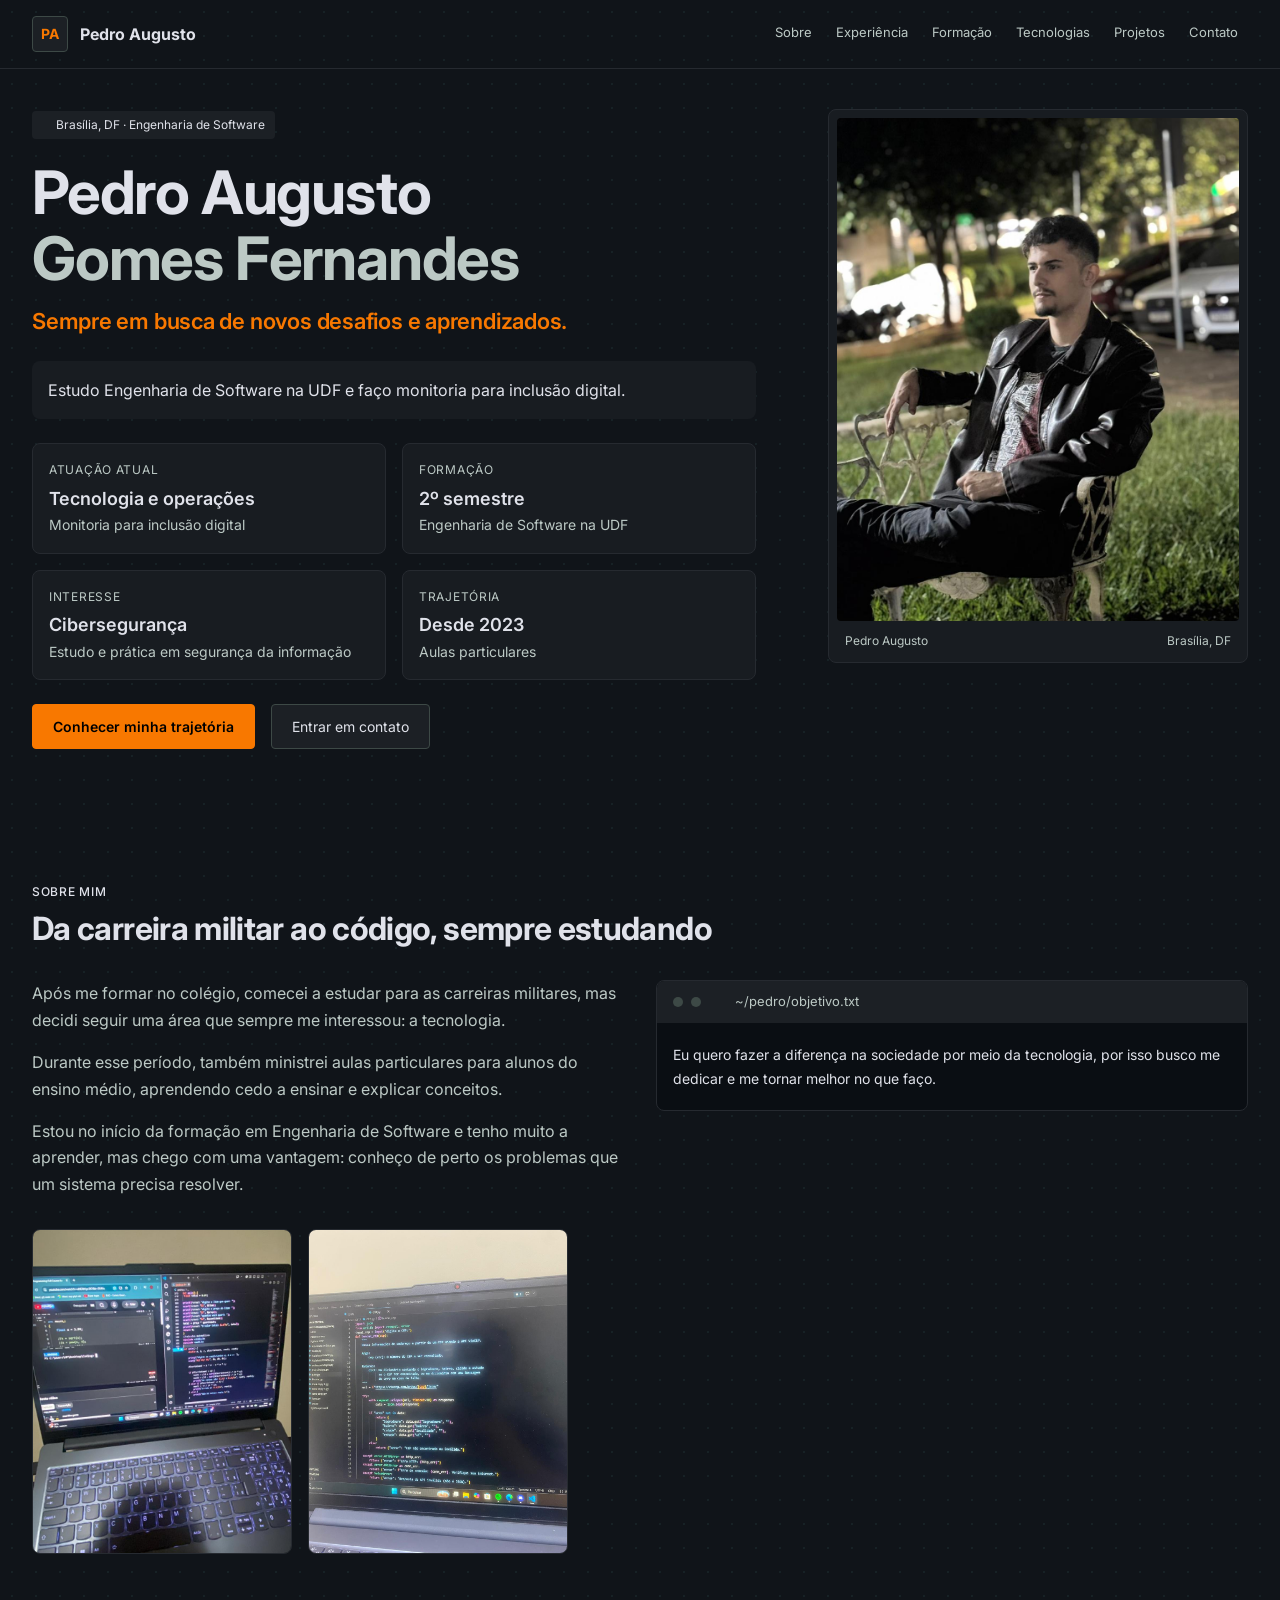
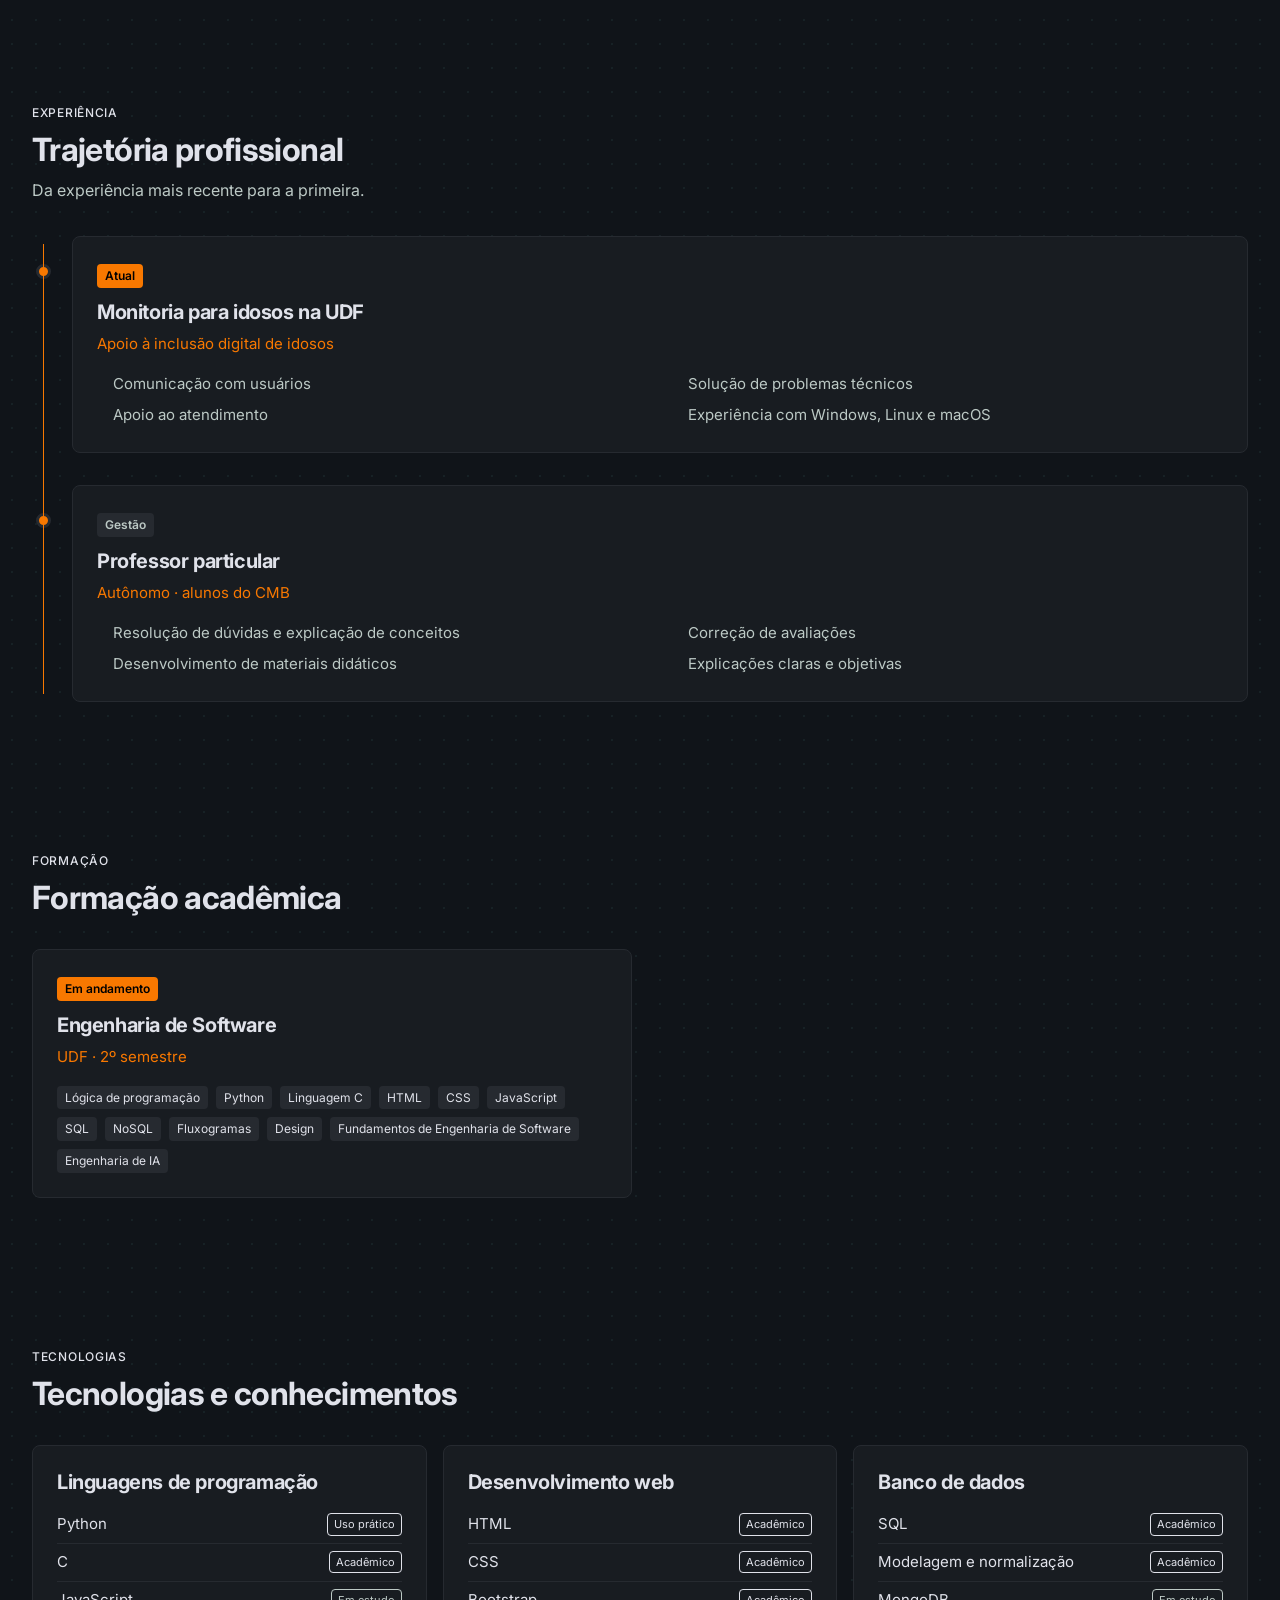
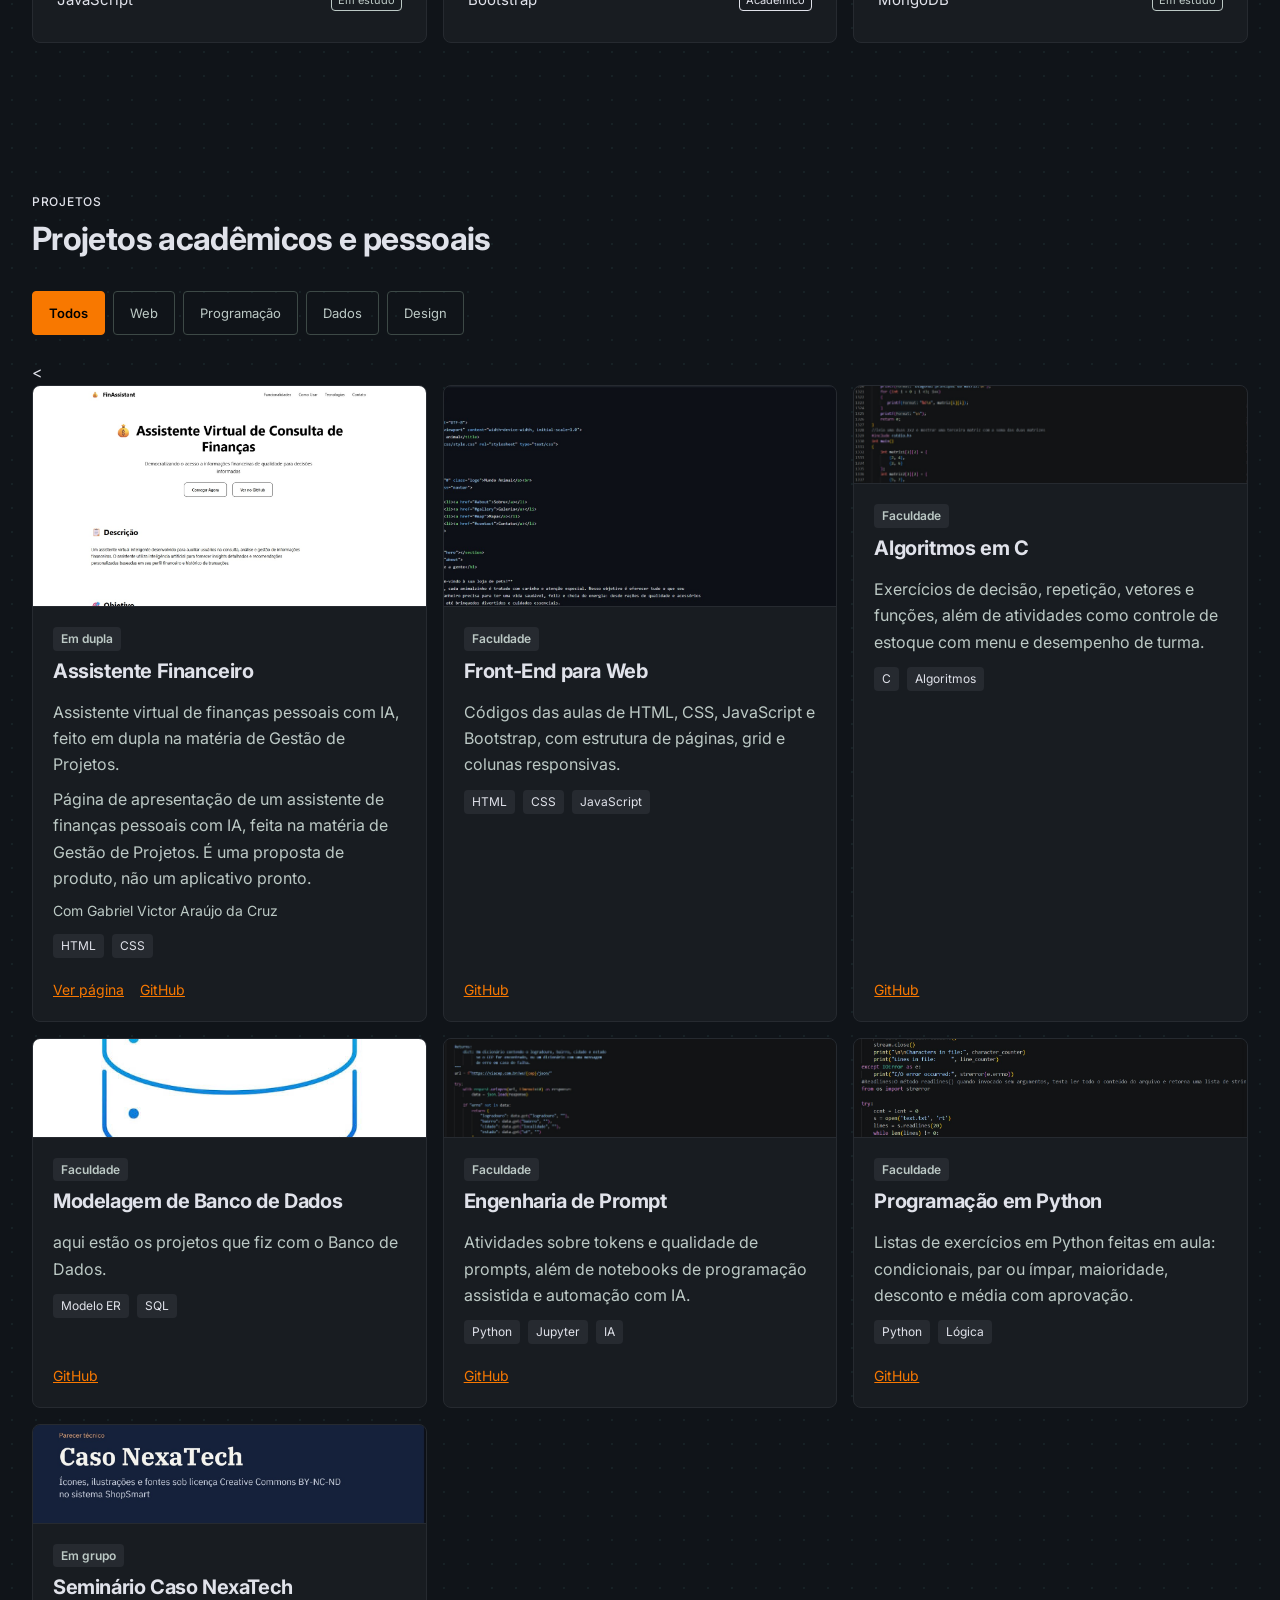
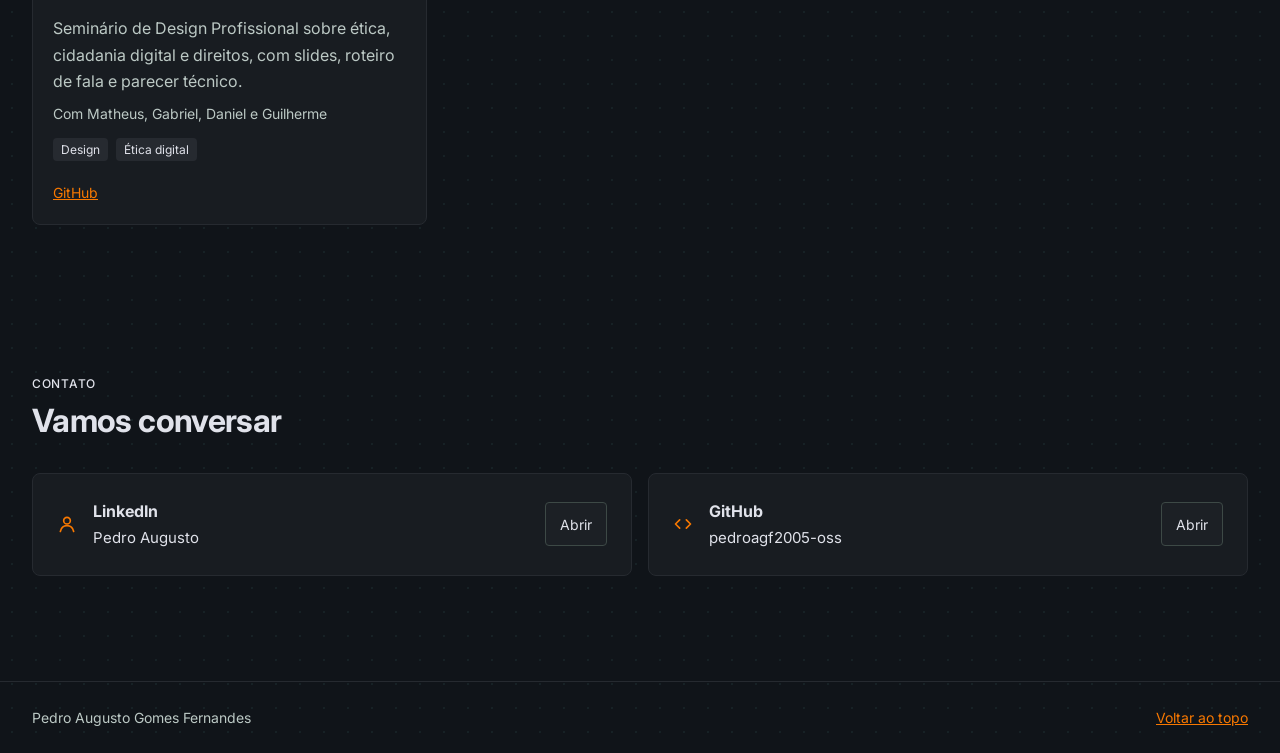
==== commit 3cc90516: "reescrevi o index.html e index.html, removendo o projeto de assistente financeiro e adicionando o pr" ====
--- a/index.html
+++ b/index.html
@@ -206,10 +206,6 @@
           </div>
         </article>
         <article class="card project" data-category="web">
-          <img src="assets/IMG/Financias.jpeg" width="800" height="500" loading="lazy" alt="Assistente Virtual de Consulta de Finanças.">
-          <div class="project-body"><span class="chip quiet">Em dupla</span><h3>Assistente Financeiro</h3><p>Assistente virtual de finanças pessoais com IA.</p><div class="subject-list"><span class="tag">HTML</span><span class="tag">CSS</span></div></div>
-        </article>
-        <article class="card project" data-category="web">
           <img src="assets/IMG/HTML.jpeg" width="800" height="450" loading="lazy" alt="Exemplos de código HTML, CSS e JavaScript lado a lado.">
           <div class="project-body">
             <span class="chip quiet">Faculdade</span>
@@ -272,6 +268,7 @@
         </article>
       </div>
     </section>
+
     <section class="section container" id="contato">
       <div class="section-head">
         <span class="label">Contato</span>
